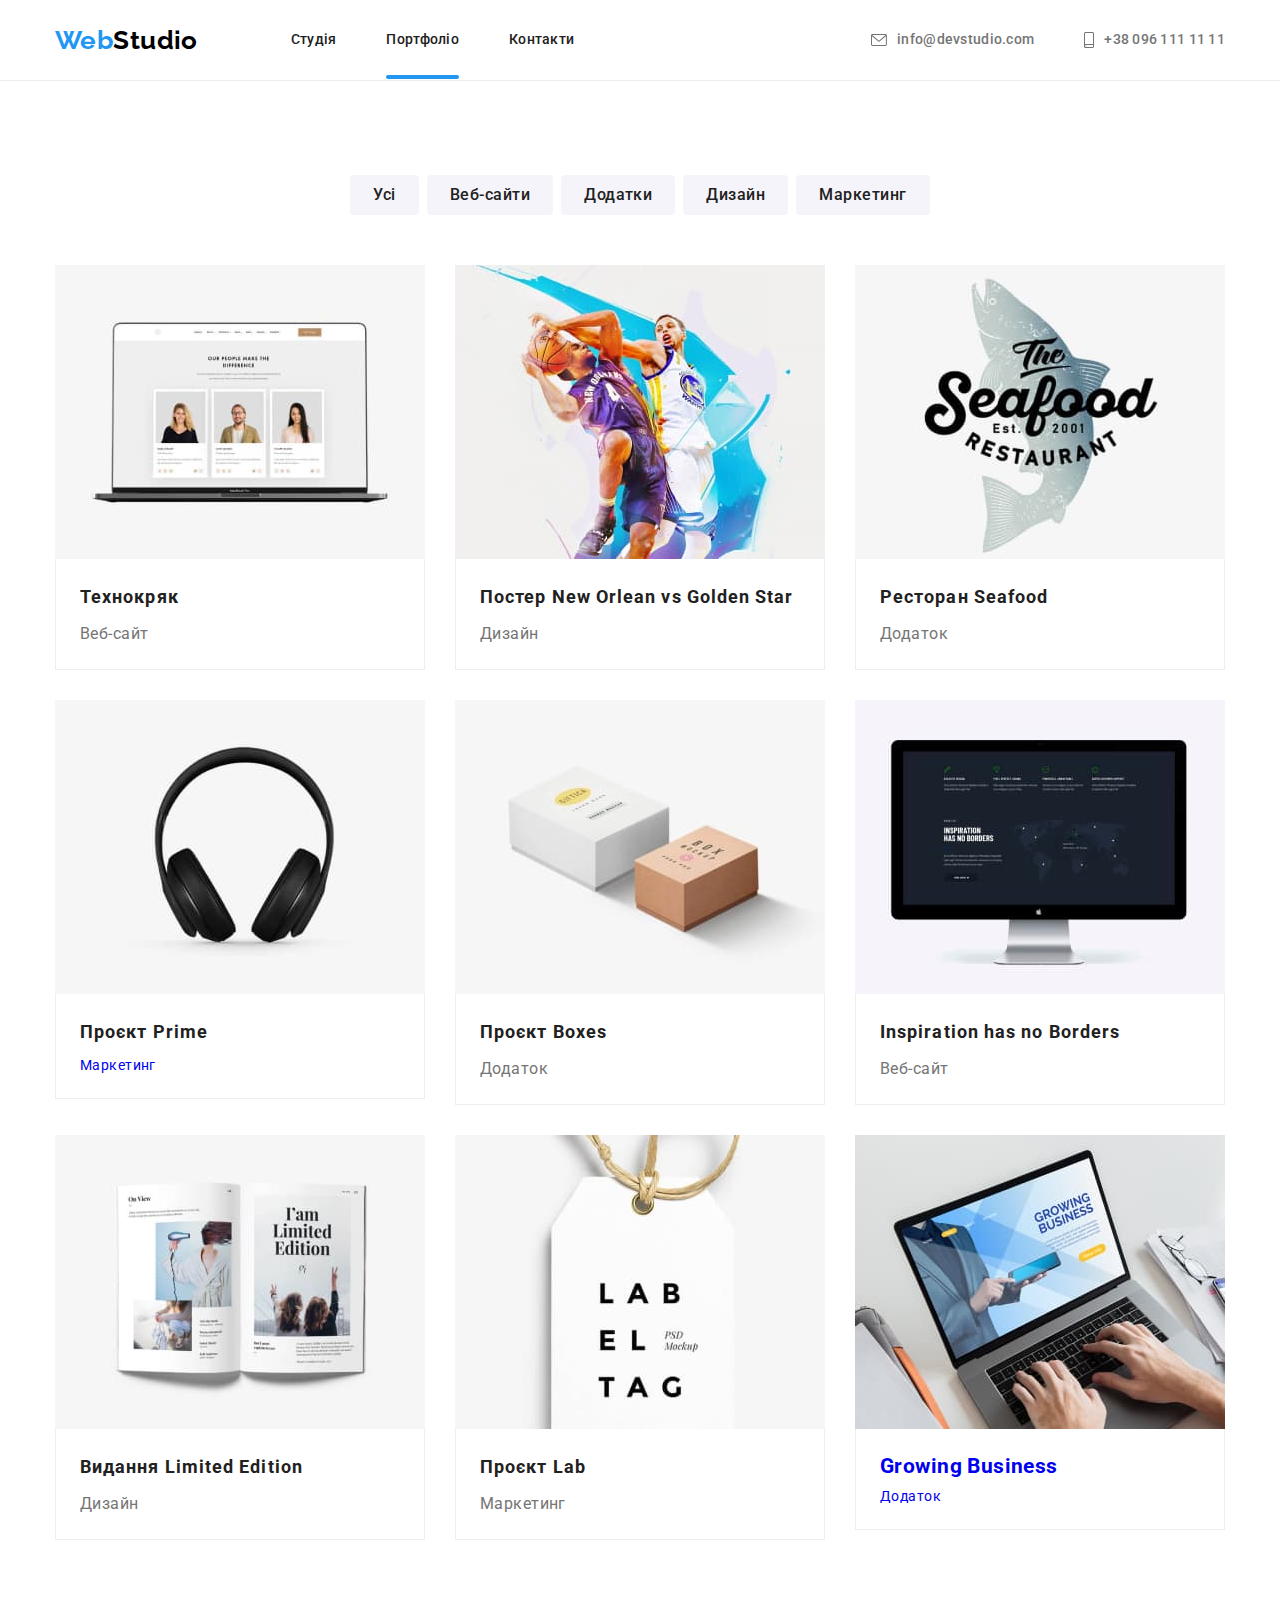
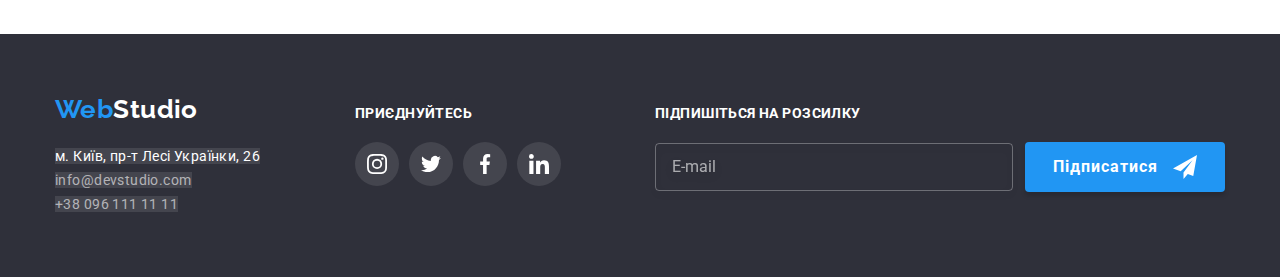
==== portfolio.html @ 5bb90ce5 "Додає папки і файли" ====
<!DOCTYPE html>
<html lang="uk">

<head>
	<meta charset="UTF-8">
	<meta http-equiv="X-UA-Compatible" content="IE=edge">
	<meta name="viewport" content="width=device-width, initial-scale=1.0">
	<title>WebStudio</title>

	<link rel="preconnect" href="https://fonts.googleapis.com">
	<link rel="preconnect" href="https://fonts.gstatic.com" crossorigin>
	<link href="https://fonts.googleapis.com/css2?family=Raleway:wght@700&family=Roboto:wght@400;500;700;900&display=swap"
		rel="stylesheet">

	<link rel="stylesheet" href="./css/main.min.css">
</head>

<body>
	<header class="header">
		<div class="container header__container">
			<nav class="header__nav">
				<a href="./index.html" class="logo">
					Web<span class="logo__header">Studio</span>
				</a>
				<ul class="navigation header__navigation">
					<li class="navigation__item"><a href="./index.html" class="navigation__link">Студія</a></li>
					<li class="navigation__item"><a href="./portfolio.html" class="navigation__link current">Портфоліо</a></li>
					<li class="navigation__item"><a href="#" class="navigation__link">Контакти</a></li>
				</ul>
			</nav>
			<ul class="contact header__contact">
				<li class="contact__item">
					<a href="mailto:info@devstudio.com" class="contact__link contact__text contact__bgr-icon">
						<svg class="contact__icon" width="16" height="12">
							<use href="./images/icons.svg#envelope"></use>
						</svg>
						info@devstudio.com
					</a>
				</li>
				<li class="contact__item">
					<a href="tel:+380961111111" class="contact__link contact__text contact__bgr-icon">
						<svg class="contact__icon" width="10" height="16">
							<use href="./images/icons.svg#smartphone"></use>
						</svg>
						+38 096 111 11 11
					</a>
				</li>
			</ul>
		</div>
	</header>

	<main>
		<section class="portfolio">
			<div class="container">
				<h1 class="portfolio__heading">Наші проекти</h1>
				<ul class="grid portfolio__grid-button">
					<li class="portfolio__item"><button type="button" class="portfolio__button">Усі</button></li>
					<li class="portfolio__item"><button type="button" class="portfolio__button">Веб-сайти</button></li>
					<li class="portfolio__item"><button type="button" class="portfolio__button">Додатки</button></li>
					<li class="portfolio__item"><button type="button" class="portfolio__button">Дизайн</button></li>
					<li class="portfolio__item"><button type="button" class="portfolio__button">Маркетинг</button></li>
				</ul>

				<ul class="projects">
					<li class="projects__item">
						<a href="#" class="projects__link">
							<div class="projects__relation">
								<img src="./images/development_1.jpg" width="370" alt="Сторінка сайту">
								<p class="projects__text">Ресурс пропонує комплексні пропозиції з різним рівнем функціоналу та
									сервісів.
									Все це дозволить відвідувачу отримати вичерпні відомості про компанію чи приватну особу.
								</p>
							</div>
							<div class="projects__description">
								<h2 class="projects__name">Технокряк</h2>
								<p class="projects__application">Веб-сайт</p>
							</div>
						</a>
					</li>
					<li class="projects__item">
						<a href="#" class="projects__link">
							<div class="projects__relation">
								<img src="./images/development_2.jpg" width="370" alt="На постері баскетболісти з м'ячем">
								<p class="projects__text">Lorem ipsum dolor sit amet consectetur adipisicing elit.
									Consequuntur non laborum possimus distinctio ratione qui dolore.
									Obcaecati ab consequuntur nesciunt architecto doloremque.
								</p>
							</div>
							<div class="projects__description">
								<h2 class="projects__name">Постер <span lang="en">New Orlean vs Golden Star</span></h2>
								<p class="projects__application">Дизайн</p>
							</div>
						</a>
					</li>
					<li class="projects__item">
						<a href="#" class="projects__link">
							<div class="projects__relation">
								<img src="./images/development_3.jpg" width="370" alt="Логотип ресторану">
								<p class="projects__text">Lorem ipsum dolor sit amet consectetur adipisicing elit.
									Consequuntur non laborum possimus distinctio ratione qui dolore.
									Obcaecati ab consequuntur nesciunt architecto doloremque.
								</p>
							</div>
							<div class="projects__description">
								<h2 class="projects__name">Ресторан <span lang="en">Seafood</span></h2>
								<p class="projects__application">Додаток</p>
							</div>
						</a>
					</li>
					<li class="projects__item">
						<a href="#" class="projects__link">
							<div class="projects__relation">
								<img src="./images/development_4.jpg" width="370" alt="Аудіонавушники">
								<p class="projects__text">Lorem ipsum dolor sit amet consectetur adipisicing elit.
									Consequuntur non laborum possimus distinctio ratione qui dolore.
									Obcaecati ab consequuntur nesciunt architecto doloremque.
								</p>
							</div>
							<div class="projects__description">
								<h2 class="projects__name">Проєкт <span lang="en">Prime</span></h2>
								<p class="pprojects__application">Маркетинг</p>
							</div>
						</a>
					</li>
					<li class="projects__item">
						<a href="#" class="projects__link">
							<div class="projects__relation">
								<img src="./images/development_5.jpg" width="370" alt="Дві коробки різного розміру та кольору">
								<p class="projects__text">Lorem ipsum dolor sit amet consectetur adipisicing elit.
									Consequuntur non laborum possimus distinctio ratione qui dolore.
									Obcaecati ab consequuntur nesciunt architecto doloremque.
								</p>
							</div>
							<div class="projects__description">
								<h2 class="projects__name">Проєкт <span lang="en">Boxes</span></h2>
								<p class="projects__application">Додаток</p>
							</div>
						</a>
					</li>
					<li class="projects__item">
						<a href="#" class="projects__link">
							<div class="projects__relation">
								<img src="./images/development_6.jpg" width="370" alt="На моніторі сторінка сайту">
								<p class="projects__text">Lorem ipsum dolor sit amet consectetur adipisicing elit.
									Consequuntur non laborum possimus distinctio ratione qui dolore.
									Obcaecati ab consequuntur nesciunt architecto doloremque.
								</p>
							</div>
							<div class="projects__description">
								<h2 class="projects__name" lang="en">Inspiration has no Borders</h2>
								<p class="projects__application">Веб-сайт</p>
							</div>
						</a>
					</li>
					<li class="projects__item">
						<a href="#" class="projects__link">
							<div class="projects__relation">
								<img src="./images/development_7.jpg" width="370" alt="Розворот книги">
								<p class="projects__text">Lorem ipsum dolor sit amet consectetur adipisicing elit.
									Consequuntur non laborum possimus distinctio ratione qui dolore.
									Obcaecati ab consequuntur nesciunt architecto doloremque.
								</p>
							</div>
							<div class="projects__description">
								<h2 class="projects__name">Видання <span lang="en">Limited Edition</span></h2>
								<p class="projects__application">Дизайн</p>
							</div>
						</a>
					</li>
					<li class="projects__item">
						<a href="#" class="projects__link">
							<div class="projects__relation">
								<img src="./images/development_8.jpg" width="370" alt="Бірка з написом 'Lab el tag'">
								<p class="projects__text">Lorem ipsum dolor sit amet consectetur adipisicing elit.
									Consequuntur non laborum possimus distinctio ratione qui dolore.
									Obcaecati ab consequuntur nesciunt architecto doloremque.
								</p>
							</div>
							<div class="projects__description">
								<h2 class="projects__name">Проєкт <span lang="en">Lab</span></h2>
								<p class="projects__application">Маркетинг</p>
							</div>
						</a>
					</li>
					<li class="projects__item">
						<a href="#" class="projects__link">
							<div class="projects__relation">
								<img src="./images/development_9.jpg" width="370" alt="На екрані ноутбука сторінка додатку">
								<p class="projects__text">Lorem ipsum dolor sit amet consectetur adipisicing elit.
									Consequuntur non laborum possimus distinctio ratione qui dolore.
									Obcaecati ab consequuntur nesciunt architecto doloremque.
								</p>
							</div>
							<div class="projects__description">
								<h2 class="projects-__name" lang="en">Growing Business</h2>
								<p class="pprojects__application">Додаток</p>
							</div>
						</a>
					</li>
				</ul>
			</div>
		</section>
	</main>

	<footer class="footer">
		<div class="container footer__container">
			<div class="footer__address">
				<a href="./index.html" class="logo footer__logo">
					Web<span class="logo__footer">Studio</span>
				</a>
				<address>
					<ul class="footer__list">
						<li>
							<a href="https://goo.gl/maps/BBAmJtsua18arhCD6" class="footer__text footer__link" target="_blank"
								rel="noopener noreferrer nofollow">м. Київ, пр-т Лесі Українки, 26
							</a>
						</li>
						<li><a href="mailto:info@devstudio.com" class="footer__contact footer__link">info@devstudio.com</a></li>
						<li><a href="tel:+380961111111" class="footer__contact footer__link">+38 096 111 11 11</a></li>
					</ul>
				</address>
			</div>
			<div>
				<p class="footer__appeal">Приєднуйтесь</p>
				<ul class="social">
					<li class="social__item">
						<a href="#" class="social__link footer__link">
							<svg class="social__icon" width="20" height="20">
								<use href="./images/icons.svg#instagram"></use>
							</svg>
						</a>
					</li>
					<li class="social__item">
						<a href="#" class="social__link footer__link">
							<svg class="social__icon" width="20" height="20">
								<use href="./images/icons.svg#twitter"></use>
							</svg>
						</a>
					</li>
					<li class="social__item">
						<a href="#" class="social__link footer__link">
							<svg class="social__icon" width="20" height="20">
								<use href="./images/icons.svg#facebook"></use>
							</svg>
						</a>
					</li>
					<li class="social__item">
						<a href="#" class="social__link footer__link">
							<svg class="social__icon" width="20" height="20">
								<use href="./images/icons.svg#linkedin"></use>
							</svg>
						</a>
					</li>
				</ul>
			</div>
			<div class="subscription footer__subscription">
				<form>
					<label for="subscription" class="footer__appeal">Підпишіться на розсилку</label>
					<div class="subscription__wrapper">
						<input class="subscription__input" type="text" placeholder="E-mail" name="subscription" id="subscription">
						<button type="submit" class="subscription__button">Підписатися
							<svg class="subscription__icon" width="24" height="24">
								<use href="./images/icons.svg#send"></use>
							</svg>
						</button>
					</div>
				</form>
			</div>
		</div>
	</footer>
</body>

</html>
---- css/main.min.css ----
:root{--color-accent: #2196f3;--color-btn-active: #188ce8;--color-main: #757575;--color-header: #212121;--color-logo: #000000;--color-bgr-head: #ffffff;--color-bgr-main: #f5f5f5;--color-bgr-alternative: #f5f4fa;--color-bgr-hero: #c4c4c4;--color-bgr-footer: #2f303a;--color-border-section: #ececec;--color-border-card: #eeeeee;--color-border-client: #afb1b8;--color-footer-contact: rgba(255, 255, 255, 0.6);--color-gradient: rgba(47, 48, 58, 0.4);--color-bgr-icon: rgba(255, 255, 255, 0.1);--color-icon: #afb1b8;--time-animation: 250ms;--timing-function: cubic-bezier(0.4, 0, 0.2, 1)}/*! modern-normalize v1.1.0 | MIT License | https://github.com/sindresorhus/modern-normalize */*,::after,::before{box-sizing:border-box}html{-moz-tab-size:4;-o-tab-size:4;tab-size:4}html{line-height:1.15;-webkit-text-size-adjust:100%}body{margin:0}body{font-family:system-ui,-apple-system,"Segoe UI",Roboto,Helvetica,Arial,sans-serif,"Apple Color Emoji","Segoe UI Emoji"}hr{height:0;color:inherit}abbr[title]{-webkit-text-decoration:underline dotted;text-decoration:underline dotted}b,strong{font-weight:bolder}code,kbd,pre,samp{font-family:ui-monospace,SFMono-Regular,Consolas,"Liberation Mono",Menlo,monospace;font-size:1em}small{font-size:80%}sub,sup{font-size:75%;line-height:0;position:relative;vertical-align:baseline}sub{bottom:-0.25em}sup{top:-0.5em}table{text-indent:0;border-color:inherit}button,input,optgroup,select,textarea{font-family:inherit;font-size:100%;line-height:1.15;margin:0}button,select{text-transform:none}[type=button],[type=reset],[type=submit],button{-webkit-appearance:button}::-moz-focus-inner{border-style:none;padding:0}:-moz-focusring{outline:1px dotted ButtonText}:-moz-ui-invalid{box-shadow:none}legend{padding:0}progress{vertical-align:baseline}::-webkit-inner-spin-button,::-webkit-outer-spin-button{height:auto}[type=search]{-webkit-appearance:textfield;outline-offset:-2px}::-webkit-search-decoration{-webkit-appearance:none}::-webkit-file-upload-button{-webkit-appearance:button;font:inherit}summary{display:list-item}.portfolio__button,.feedback-form__submit-button,.subscription__button,.hero__button{display:inline-block;border:1px solid rgba(0,0,0,0);border-radius:4px;font-size:16px;cursor:pointer}.feedback-form__submit-button,.subscription__button,.hero__button{background-color:var(--color-accent);font-weight:700;line-height:1.88;letter-spacing:.06em;color:var(--color-bgr-head);border:none}.container{margin-top:0;margin-left:auto;margin-right:auto;margin-bottom:0}.portfolio,.clients,.team,.work,.principles{padding-top:94px;padding-bottom:94px}.projects,.footer__list,.social,.grid{padding:0;margin:0;list-style-type:none}.consent__checkbox,.portfolio__heading,.principles__heading{position:absolute;padding:0;margin:-1px;width:1px;height:1px;border:0;white-space:nowrap;-webkit-clip-path:inset(100%);clip-path:inset(100%);clip:rect(0 0 0 0);overflow:hidden}h1,h2,h3,h4,h5,h6,p{margin-top:0;margin-bottom:0}.link,.footer__link,.contact__link,.navigation__link,.logo-link{text-decoration:none;font-style:normal}body{background-color:var(--color-bgr-head);font-family:"Roboto",sans-serif;font-size:14px;line-height:1.71;letter-spacing:.03em;color:var(--color-main)}img{display:block;max-width:100%;height:auto}.main__hero{margin-left:auto;margin-right:auto}.link,.footer__link,.contact__link,.navigation__link{color:var(--color-main);transition:color var(--time-animation) var(--timing-function)}.link:hover,.footer__link:hover,.contact__link:hover,.navigation__link:hover,.link:focus,.footer__link:focus,.contact__link:focus,.navigation__link:focus{color:var(--color-accent)}.section-heading{font-weight:700;font-size:36px;line-height:1.28;text-align:center;color:var(--color-header)}.current{position:relative;color:var(--color-accent)}.current::after{content:"";position:absolute;left:0;bottom:0;width:100%;height:4px;background-color:var(--color-accent);border-radius:2px}.grid__item:not(:last-child){margin-right:30px}.container{width:1200px;padding:0 15px}.flex-container,.projects,.clients__link,.contact,.navigation,.social__link,.social,.grid{display:flex;padding:0;margin:0;justify-content:center}.logo{display:inline-block;font-family:"Raleway",sans-serif;font-weight:700;font-size:26px;line-height:1.19;color:var(--color-accent);text-decoration:none;font-style:normal}.logo__header{color:var(--color-logo)}.logo__footer{color:var(--color-bgr-head)}.social__item{width:44px;height:44px}.social__item:not(:last-child){margin-right:10px}.social__icon{fill:currentColor}.social__link{align-items:center;width:100%;height:100%;border-radius:50%}.navigation__item{display:block}.navigation__item:not(:last-child){margin-right:50px}.navigation__link{padding-top:32px;padding-bottom:32px;font-weight:500;line-height:1.14;letter-spacing:.02em;color:var(--color-header)}.contact__item{display:flex;align-items:center}.contact__item:not(:last-child){margin-right:50px}.contact__link{padding-top:32px;padding-bottom:32px}.contact__text{font-weight:500;line-height:1.14;letter-spacing:.02em}.contact__bgr-icon{display:flex;align-items:center;color:var(--color-main)}.contact__icon:hover{color:var(--color-accent)}.contact__icon{display:inline-block;margin-right:10px;fill:currentColor}.header{border-bottom:1px solid var(--color-border-section)}.header__container{display:flex;align-items:center}.header__nav{display:flex;align-items:center;padding:0;margin:0}.header__navigation{margin-left:93px}.header__contact{margin-left:auto}.hero{max-width:1600px;height:600px;padding:200px 0;background-color:var(--color-bgr-hero);background-image:linear-gradient(to right, var(--color-gradient), var(--color-gradient)),url("../images/img_hero.jpg");background-position:center;background-repeat:no-repeat;background-size:cover;text-align:center}.hero__heading{margin-bottom:30px;font-weight:900;font-size:44px;line-height:1.36;letter-spacing:.06em;text-transform:uppercase;color:var(--color-bgr-head)}.hero__button{min-width:216px;padding:10px 32px;box-shadow:0;transition:background-color var(--time-animation) var(--timing-function),box-shadow var(--time-animation) var(--timing-function)}.hero__button:hover,.hero__button:focus{background-color:var(--color-btn-active);box-shadow:0px 4px 4px rgba(0,0,0,.15)}.principles__item{width:270px}.principles__item-header{margin-bottom:10px;font-weight:700;line-height:1.14;text-transform:uppercase;color:var(--color-header)}.principles__icon-bgr{display:flex;width:100%;height:120px;margin-bottom:30px;align-items:center;justify-content:center;background-color:var(--color-bgr-alternative);border-radius:4px}.work{padding-top:0}.work__heading{margin-bottom:50px}.work__description{position:absolute;display:flex;align-items:center;justify-content:center;bottom:0;left:0;width:100%;height:70px;background-color:rgba(47,48,58,.8);line-height:1.14;color:var(--color-bgr-head);text-transform:uppercase;font-weight:700}.work__grid{position:relative;overflow:hidden}.team{background-color:var(--color-bgr-alternative)}.team__heading{margin-bottom:50px}.team__card{width:270px;background-color:var(--color-bgr-head);box-shadow:0px 1px 3px rgba(0,0,0,.12),0px 1px 1px rgba(0,0,0,.14),0px 2px 1px rgba(0,0,0,.2);border-radius:0px 0px 4px 4px}.team__description{padding:30px 32px;text-align:center}.team__name{margin-bottom:10px;font-weight:500;font-size:16px;line-height:1.19;color:var(--color-header)}.team__profession{margin-bottom:16px;font-size:16px;line-height:1.19}.team__link{background-color:var(--color-bgr-head);color:var(--color-icon);transition:background-color var(--time-animation) var(--timing-function),color var(--time-animation) var(--timing-function)}.team__link:hover,.team__link:focus{background-color:var(--color-accent);color:var(--color-bgr-head)}.team__link:hover .social__icon,.team__link:focus .social__icon{fill:var(--color-bgr-head)}.clients__heading{margin-bottom:50px}.clients__grid{width:170px;height:92px;box-sizing:border-box}.clients__link{align-items:center;width:100%;height:100%;color:var(--color-icon);border:1px solid var(--color-border-client);border-radius:4px;transition:border var(--time-animation) var(--timing-function),color var(--time-animation) var(--timing-function)}.clients__link:hover,.clients__link:focus{border:1px solid var(--color-accent);color:var(--color-accent)}.clients__icon{fill:currentColor}.footer{padding:60px 0;background-color:var(--color-bgr-footer)}.footer__container{display:flex;align-items:baseline}.footer__address{margin-right:30px;width:270px}.footer__logo{margin-bottom:20px}.footer__appeal{display:block;margin-bottom:20px;font-weight:700;line-height:1.14;text-transform:uppercase;color:var(--color-bgr-head)}.footer__link{background-color:var(--color-bgr-icon);color:var(--color-bgr-head);transition:background-color var(--time-animation) var(--timing-function),color var(--time-animation) var(--timing-function)}.footer__link:hover,.footer__link:focus{background-color:var(--color-accent);color:var(--color-accent)}.footer__text{color:var(--color-bgr-head)}.footer__contact{color:var(--color-footer-contact)}.footer__subscription{margin-left:auto}.footer__link:hover .social__icon,.footer__link:focus .social__icon{fill:var(--color-bgr-head)}.subscription__input{padding:15px;padding-left:16px;margin-right:12px;width:358px;font-family:inherit;background-color:rgba(33,150,243,0);color:var(--color-bgr-head);border:1px solid rgba(255,255,255,.3);filter:drop-shadow(0px 4px 4px rgba(0, 0, 0, 0.15));border-radius:4px}.subscription__input::-moz-placeholder{font-size:16px;line-height:1.25;color:rgba(255,255,255,.6)}.subscription__input:-ms-input-placeholder{font-size:16px;line-height:1.25;color:rgba(255,255,255,.6)}.subscription__input::placeholder{font-size:16px;line-height:1.25;color:rgba(255,255,255,.6)}.subscription__wrapper{display:flex;justify-content:center;align-items:center;position:relative}.subscription__icon{position:absolute;top:50%;right:28px;transform:translateY(-50%)}.subscription__button{min-width:200px;padding:10px 28px;text-align:left;box-shadow:0px 4px 4px rgba(0,0,0,.15)}.subscription__button:hover,.subscription__button:focus{background-color:var(--color-accent)}.portfolio__grid-button{margin-bottom:50px}.portfolio__item:not(:last-child){margin-right:8px}.portfolio__button{padding:6px 22px;background-color:var(--color-bgr-alternative);font-weight:500;line-height:1.63;letter-spacing:.03em;color:var(--color-header);box-shadow:0;transition:background-color var(--time-animation) var(--timing-function),color var(--time-animation) var(--timing-function),box-shadow var(--time-animation) var(--timing-function)}.portfolio__button:hover,.portfolio__button:focus{background-color:var(--color-accent);color:var(--color-bgr-head);box-shadow:0px 3px 1px rgba(0,0,0,.1),0px 1px 2px rgba(0,0,0,.08),0px 2px 2px rgba(0,0,0,.12)}.projects{flex-wrap:wrap}.projects__item{width:calc((100% - 60px)/3);background-color:var(--color-bgr-head)}.projects__item:not(:nth-child(3n)){margin-right:30px}.projects__item:not(:nth-last-child(-n+3)){margin-bottom:30px}.projects__relation{position:relative;overflow:hidden}.projects__link{display:block;width:100%;height:100%;text-decoration:none;font-style:normal;box-shadow:0;transition:box-shadow var(--time-animation) var(--timing-function)}.projects__description{padding:20px 24px;border-right:1px solid var(--color-border-card);border-bottom:1px solid var(--color-border-card);border-left:1px solid var(--color-border-card)}.projects__name{margin-bottom:4px;font-weight:700;font-size:18px;line-height:2;letter-spacing:.06em;color:var(--color-header)}.projects__application{font-size:16px;line-height:1.88;color:var(--color-main)}.projects__link:hover,.projects__link:focus{box-shadow:0px 1px 1px rgba(0,0,0,.12),0px 4px 4px rgba(0,0,0,.06),1px 4px 6px rgba(0,0,0,.16)}.projects__text{position:absolute;display:flex;align-items:center;top:0;left:0;width:100%;height:100%;padding:24px;background-color:rgba(33,150,243,.9);font-size:18px;line-height:1.56;color:var(--color-bgr-head);transform:translateY(100%);opacity:0;transition:transform var(--time-animation) var(--timing-function),opacity var(--time-animation) var(--timing-function)}.projects__link:hover .projects__text,.projects__link:focus .projects__text{transform:translateY(0);opacity:1}.field{display:flex;flex-direction:column;width:100%}.field__box{display:flex;flex-direction:column;position:relative;width:100%}.field__input{padding:11px;padding-left:42px;border:1px solid rgba(33,33,33,.2)}.field__active{border-radius:4px;transition:border var(--time-animation) var(--timing-function)}.field__active:hover,.field__active:focus{outline:none;border:1px solid var(--color-accent)}.field__icon{position:absolute;top:50%;left:12px;fill:var(--color-header);transform:translateY(-50%);transition:fill var(--time-animation) var(--timing-function)}.field__last{margin-bottom:20px}.field__placeholder{padding:11px 16px;border:1px solid rgba(33,33,33,.2);border-radius:4px;resize:none;transition:border var(--time-animation) var(--timing-function)}.field__placeholder::-moz-placeholder{font-size:12px;line-height:1.17;letter-spacing:.01em;color:rgba(117,117,117,.5)}.field__placeholder:-ms-input-placeholder{font-size:12px;line-height:1.17;letter-spacing:.01em;color:rgba(117,117,117,.5)}.field__placeholder::placeholder{font-size:12px;line-height:1.17;letter-spacing:.01em;color:rgba(117,117,117,.5)}.field__input:hover+.field__icon,.field__input:focus+.field__icon{fill:var(--color-accent)}.form-field label{margin-bottom:4px;font-size:12px;line-height:1.17;letter-spacing:.01em;color:var(--color-main)}.consent__checkbox:checked+.consent__label>.consent__icon{border:none}.consent__checkbox:checked+.consent__label .consent__svg{fill:var(--color-accent)}.consent__label{display:flex;justify-content:center;align-items:center}.consent__icon{display:flex;justify-content:center;align-items:center;margin-right:8px;width:16px;height:16px;border:2px solid var(--color-header);border-radius:2px;transition:border var(--time-animation) var(--timing-function)}.consent__svg{fill:rgba(0,0,0,0);transition:fill var(--time-animation) var(--timing-function)}.consent__text{margin-right:4px}.consent__link{color:var(--color-accent)}.backdrop{position:fixed;top:0;left:0;width:100%;height:100%;background-color:rgba(0,0,0,.2);opacity:1;transition:opacity var(--time-animation) var(--timing-function)}.is-hidden{pointer-events:none;opacity:0}.backdrop.is-hidden .feedback-form{opacity:0;transform:translate(-50%, -50%) scale(0)}.feedback-form{display:flex;flex-direction:column;position:absolute;top:50%;left:50%;width:528px;padding:40px;font-family:inherit;justify-content:center;align-items:center;background:var(--color-bgr-head);box-shadow:0px 1px 3px rgba(0,0,0,.12),0px 1px 1px rgba(0,0,0,.14),0px 2px 1px rgba(0,0,0,.2);border-radius:4px;opacity:1;transform:translate(-50%, -50%) scale(1);transition:opacity var(--time-animation) var(--timing-function) var(--time-animation),transform var(--time-animation) var(--timing-function) var(--time-animation)}.feedback-form__header{margin-bottom:12px;font-weight:700;font-size:20px;line-height:1.15;color:var(--color-header)}.feedback-form__submit-button{min-width:200px;padding:10px 52px;box-shadow:0px 4px 4px rgba(0,0,0,.15);transition:background-color var(--time-animation) var(--timing-function)}.feedback-form__submit-button:hover,.feedback-form__submit-button:focus{background-color:var(--color-btn-active)}.feedback-form__close-button{display:flex;position:absolute;justify-content:center;align-items:center;top:8px;right:8px;width:30px;height:30px;background:var(--color-bgr-head);border:1px solid rgba(0,0,0,.1);border-radius:50%;cursor:pointer;color:var(--color-logo);transition:color var(--time-animation) var(--timing-function)}.feedback-form__close-button:hover,.feedback-form__close-button:focus{color:var(--color-accent)}.feedback-form__close-icon{fill:currentColor}.field{margin-bottom:10px}.consent{margin-bottom:30px}/*# sourceMappingURL=main.min.css.map */
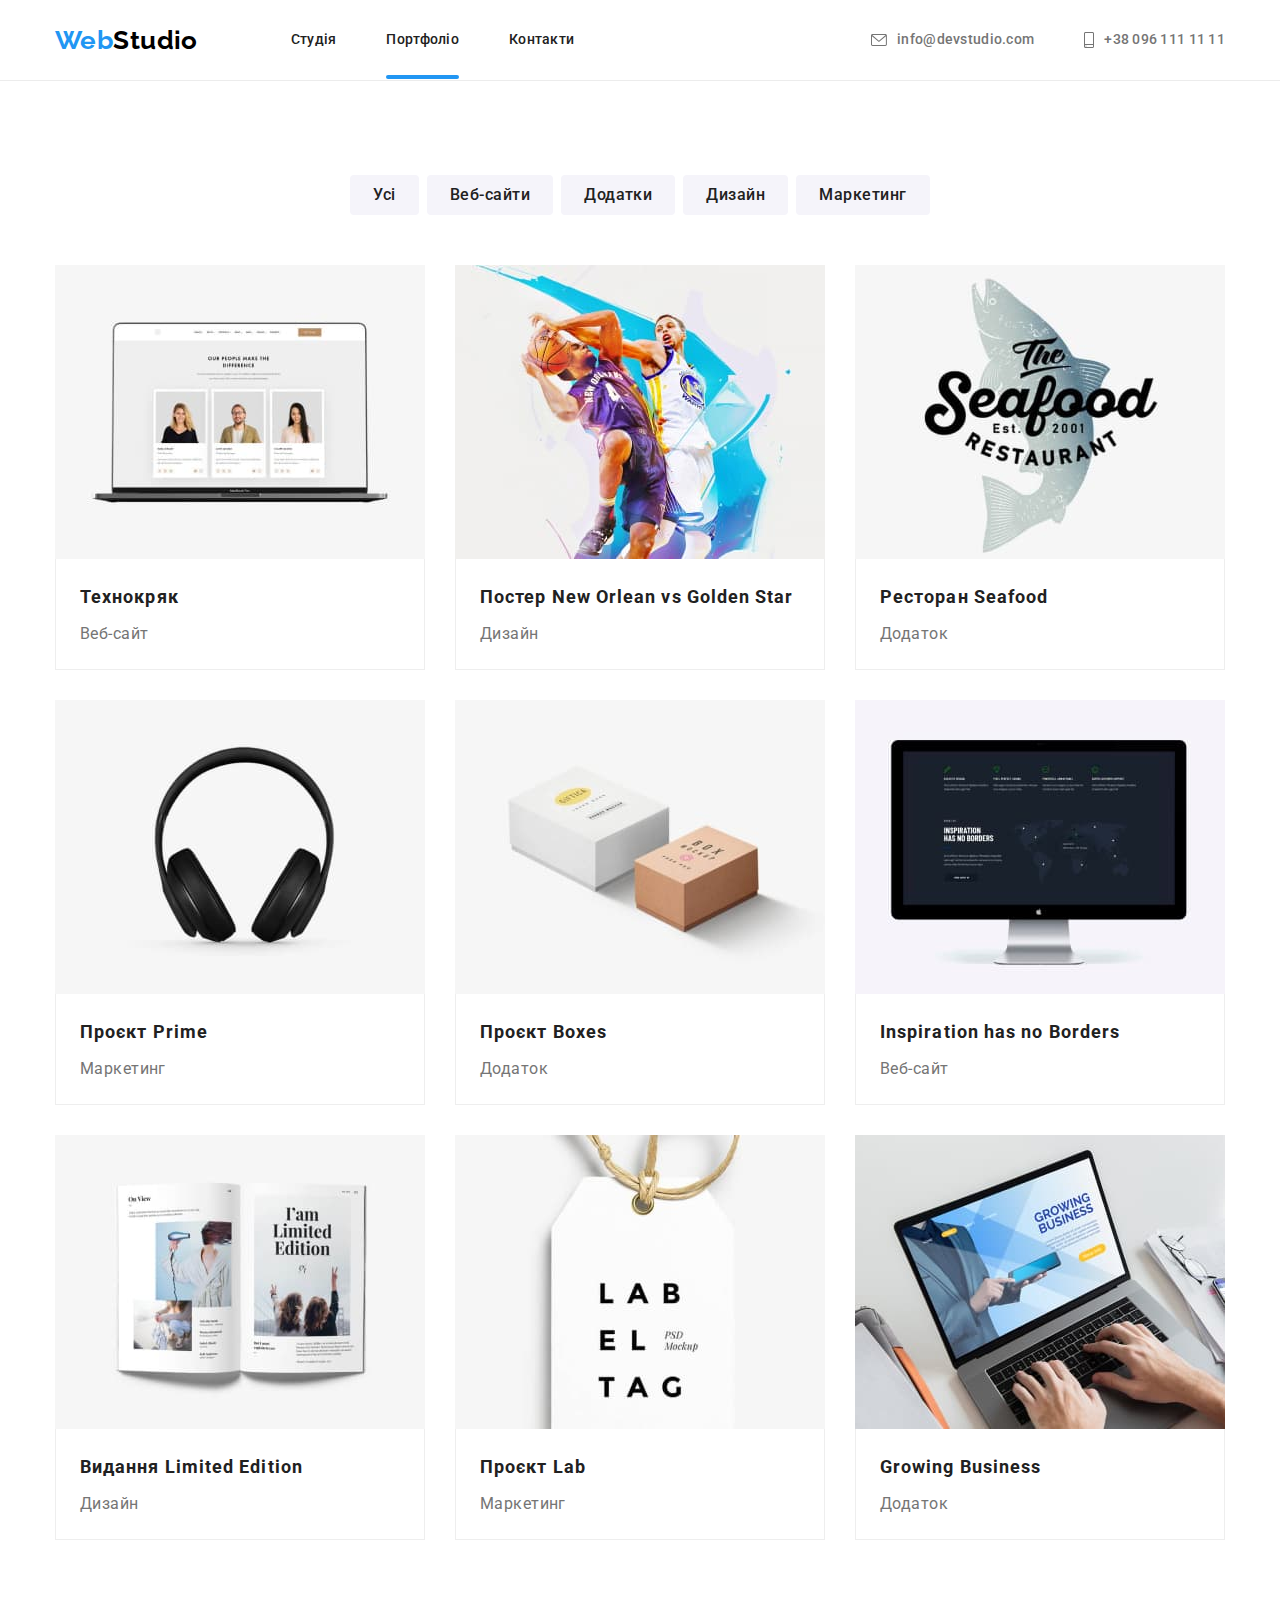
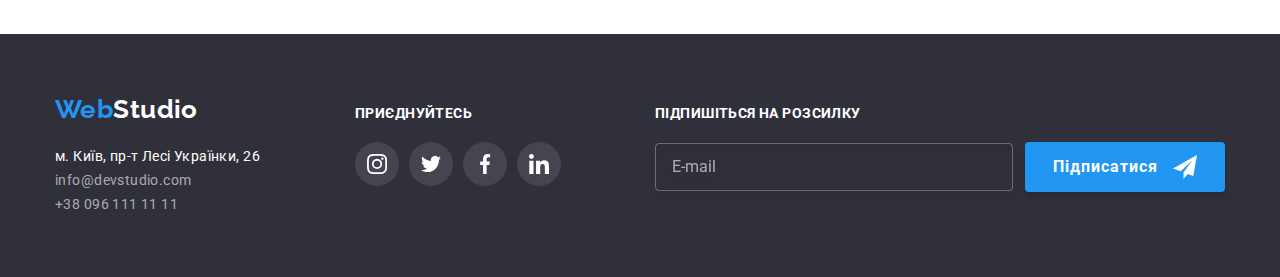
==== commit 8fa0366e: "Фіксить помилки в footer'і і в portfolio" ====
--- a/portfolio.html
+++ b/portfolio.html
@@ -118,7 +118,7 @@
 							</div>
 							<div class="projects__description">
 								<h2 class="projects__name">Проєкт <span lang="en">Prime</span></h2>
-								<p class="pprojects__application">Маркетинг</p>
+								<p class="projects__application">Маркетинг</p>
 							</div>
 						</a>
 					</li>
@@ -192,8 +192,8 @@
 								</p>
 							</div>
 							<div class="projects__description">
-								<h2 class="projects-__name" lang="en">Growing Business</h2>
-								<p class="pprojects__application">Додаток</p>
+								<h2 class="projects__name" lang="en">Growing Business</h2>
+								<p class="projects__application">Додаток</p>
 							</div>
 						</a>
 					</li>
@@ -211,12 +211,13 @@
 				<address>
 					<ul class="footer__list">
 						<li>
-							<a href="https://goo.gl/maps/BBAmJtsua18arhCD6" class="footer__text footer__link" target="_blank"
+							<a href="https://goo.gl/maps/BBAmJtsua18arhCD6" class="footer__text footer__link-address" target="_blank"
 								rel="noopener noreferrer nofollow">м. Київ, пр-т Лесі Українки, 26
 							</a>
 						</li>
-						<li><a href="mailto:info@devstudio.com" class="footer__contact footer__link">info@devstudio.com</a></li>
-						<li><a href="tel:+380961111111" class="footer__contact footer__link">+38 096 111 11 11</a></li>
+						<li><a href="mailto:info@devstudio.com" class="footer__contact footer__link-address">info@devstudio.com</a>
+						</li>
+						<li><a href="tel:+380961111111" class="footer__contact footer__link-address">+38 096 111 11 11</a></li>
 					</ul>
 				</address>
 			</div>
@@ -224,28 +225,28 @@
 				<p class="footer__appeal">Приєднуйтесь</p>
 				<ul class="social">
 					<li class="social__item">
-						<a href="#" class="social__link footer__link">
+						<a href="#" class="social__link footer__link-icon">
 							<svg class="social__icon" width="20" height="20">
 								<use href="./images/icons.svg#instagram"></use>
 							</svg>
 						</a>
 					</li>
 					<li class="social__item">
-						<a href="#" class="social__link footer__link">
+						<a href="#" class="social__link footer__link-icon">
 							<svg class="social__icon" width="20" height="20">
 								<use href="./images/icons.svg#twitter"></use>
 							</svg>
 						</a>
 					</li>
 					<li class="social__item">
-						<a href="#" class="social__link footer__link">
+						<a href="#" class="social__link footer__link-icon">
 							<svg class="social__icon" width="20" height="20">
 								<use href="./images/icons.svg#facebook"></use>
 							</svg>
 						</a>
 					</li>
 					<li class="social__item">
-						<a href="#" class="social__link footer__link">
+						<a href="#" class="social__link footer__link-icon">
 							<svg class="social__icon" width="20" height="20">
 								<use href="./images/icons.svg#linkedin"></use>
 							</svg>
--- a/css/main.min.css
+++ b/css/main.min.css
@@ -1 +1 @@
-:root{--color-accent: #2196f3;--color-btn-active: #188ce8;--color-main: #757575;--color-header: #212121;--color-logo: #000000;--color-bgr-head: #ffffff;--color-bgr-main: #f5f5f5;--color-bgr-alternative: #f5f4fa;--color-bgr-hero: #c4c4c4;--color-bgr-footer: #2f303a;--color-border-section: #ececec;--color-border-card: #eeeeee;--color-border-client: #afb1b8;--color-footer-contact: rgba(255, 255, 255, 0.6);--color-gradient: rgba(47, 48, 58, 0.4);--color-bgr-icon: rgba(255, 255, 255, 0.1);--color-icon: #afb1b8;--time-animation: 250ms;--timing-function: cubic-bezier(0.4, 0, 0.2, 1)}/*! modern-normalize v1.1.0 | MIT License | https://github.com/sindresorhus/modern-normalize */*,::after,::before{box-sizing:border-box}html{-moz-tab-size:4;-o-tab-size:4;tab-size:4}html{line-height:1.15;-webkit-text-size-adjust:100%}body{margin:0}body{font-family:system-ui,-apple-system,"Segoe UI",Roboto,Helvetica,Arial,sans-serif,"Apple Color Emoji","Segoe UI Emoji"}hr{height:0;color:inherit}abbr[title]{-webkit-text-decoration:underline dotted;text-decoration:underline dotted}b,strong{font-weight:bolder}code,kbd,pre,samp{font-family:ui-monospace,SFMono-Regular,Consolas,"Liberation Mono",Menlo,monospace;font-size:1em}small{font-size:80%}sub,sup{font-size:75%;line-height:0;position:relative;vertical-align:baseline}sub{bottom:-0.25em}sup{top:-0.5em}table{text-indent:0;border-color:inherit}button,input,optgroup,select,textarea{font-family:inherit;font-size:100%;line-height:1.15;margin:0}button,select{text-transform:none}[type=button],[type=reset],[type=submit],button{-webkit-appearance:button}::-moz-focus-inner{border-style:none;padding:0}:-moz-focusring{outline:1px dotted ButtonText}:-moz-ui-invalid{box-shadow:none}legend{padding:0}progress{vertical-align:baseline}::-webkit-inner-spin-button,::-webkit-outer-spin-button{height:auto}[type=search]{-webkit-appearance:textfield;outline-offset:-2px}::-webkit-search-decoration{-webkit-appearance:none}::-webkit-file-upload-button{-webkit-appearance:button;font:inherit}summary{display:list-item}.portfolio__button,.feedback-form__submit-button,.subscription__button,.hero__button{display:inline-block;border:1px solid rgba(0,0,0,0);border-radius:4px;font-size:16px;cursor:pointer}.feedback-form__submit-button,.subscription__button,.hero__button{background-color:var(--color-accent);font-weight:700;line-height:1.88;letter-spacing:.06em;color:var(--color-bgr-head);border:none}.container{margin-top:0;margin-left:auto;margin-right:auto;margin-bottom:0}.portfolio,.clients,.team,.work,.principles{padding-top:94px;padding-bottom:94px}.projects,.footer__list,.social,.grid{padding:0;margin:0;list-style-type:none}.consent__checkbox,.portfolio__heading,.principles__heading{position:absolute;padding:0;margin:-1px;width:1px;height:1px;border:0;white-space:nowrap;-webkit-clip-path:inset(100%);clip-path:inset(100%);clip:rect(0 0 0 0);overflow:hidden}h1,h2,h3,h4,h5,h6,p{margin-top:0;margin-bottom:0}.link,.footer__link,.contact__link,.navigation__link,.logo-link{text-decoration:none;font-style:normal}body{background-color:var(--color-bgr-head);font-family:"Roboto",sans-serif;font-size:14px;line-height:1.71;letter-spacing:.03em;color:var(--color-main)}img{display:block;max-width:100%;height:auto}.main__hero{margin-left:auto;margin-right:auto}.link,.footer__link,.contact__link,.navigation__link{color:var(--color-main);transition:color var(--time-animation) var(--timing-function)}.link:hover,.footer__link:hover,.contact__link:hover,.navigation__link:hover,.link:focus,.footer__link:focus,.contact__link:focus,.navigation__link:focus{color:var(--color-accent)}.section-heading{font-weight:700;font-size:36px;line-height:1.28;text-align:center;color:var(--color-header)}.current{position:relative;color:var(--color-accent)}.current::after{content:"";position:absolute;left:0;bottom:0;width:100%;height:4px;background-color:var(--color-accent);border-radius:2px}.grid__item:not(:last-child){margin-right:30px}.container{width:1200px;padding:0 15px}.flex-container,.projects,.clients__link,.contact,.navigation,.social__link,.social,.grid{display:flex;padding:0;margin:0;justify-content:center}.logo{display:inline-block;font-family:"Raleway",sans-serif;font-weight:700;font-size:26px;line-height:1.19;color:var(--color-accent);text-decoration:none;font-style:normal}.logo__header{color:var(--color-logo)}.logo__footer{color:var(--color-bgr-head)}.social__item{width:44px;height:44px}.social__item:not(:last-child){margin-right:10px}.social__icon{fill:currentColor}.social__link{align-items:center;width:100%;height:100%;border-radius:50%}.navigation__item{display:block}.navigation__item:not(:last-child){margin-right:50px}.navigation__link{padding-top:32px;padding-bottom:32px;font-weight:500;line-height:1.14;letter-spacing:.02em;color:var(--color-header)}.contact__item{display:flex;align-items:center}.contact__item:not(:last-child){margin-right:50px}.contact__link{padding-top:32px;padding-bottom:32px}.contact__text{font-weight:500;line-height:1.14;letter-spacing:.02em}.contact__bgr-icon{display:flex;align-items:center;color:var(--color-main)}.contact__icon:hover{color:var(--color-accent)}.contact__icon{display:inline-block;margin-right:10px;fill:currentColor}.header{border-bottom:1px solid var(--color-border-section)}.header__container{display:flex;align-items:center}.header__nav{display:flex;align-items:center;padding:0;margin:0}.header__navigation{margin-left:93px}.header__contact{margin-left:auto}.hero{max-width:1600px;height:600px;padding:200px 0;background-color:var(--color-bgr-hero);background-image:linear-gradient(to right, var(--color-gradient), var(--color-gradient)),url("../images/img_hero.jpg");background-position:center;background-repeat:no-repeat;background-size:cover;text-align:center}.hero__heading{margin-bottom:30px;font-weight:900;font-size:44px;line-height:1.36;letter-spacing:.06em;text-transform:uppercase;color:var(--color-bgr-head)}.hero__button{min-width:216px;padding:10px 32px;box-shadow:0;transition:background-color var(--time-animation) var(--timing-function),box-shadow var(--time-animation) var(--timing-function)}.hero__button:hover,.hero__button:focus{background-color:var(--color-btn-active);box-shadow:0px 4px 4px rgba(0,0,0,.15)}.principles__item{width:270px}.principles__item-header{margin-bottom:10px;font-weight:700;line-height:1.14;text-transform:uppercase;color:var(--color-header)}.principles__icon-bgr{display:flex;width:100%;height:120px;margin-bottom:30px;align-items:center;justify-content:center;background-color:var(--color-bgr-alternative);border-radius:4px}.work{padding-top:0}.work__heading{margin-bottom:50px}.work__description{position:absolute;display:flex;align-items:center;justify-content:center;bottom:0;left:0;width:100%;height:70px;background-color:rgba(47,48,58,.8);line-height:1.14;color:var(--color-bgr-head);text-transform:uppercase;font-weight:700}.work__grid{position:relative;overflow:hidden}.team{background-color:var(--color-bgr-alternative)}.team__heading{margin-bottom:50px}.team__card{width:270px;background-color:var(--color-bgr-head);box-shadow:0px 1px 3px rgba(0,0,0,.12),0px 1px 1px rgba(0,0,0,.14),0px 2px 1px rgba(0,0,0,.2);border-radius:0px 0px 4px 4px}.team__description{padding:30px 32px;text-align:center}.team__name{margin-bottom:10px;font-weight:500;font-size:16px;line-height:1.19;color:var(--color-header)}.team__profession{margin-bottom:16px;font-size:16px;line-height:1.19}.team__link{background-color:var(--color-bgr-head);color:var(--color-icon);transition:background-color var(--time-animation) var(--timing-function),color var(--time-animation) var(--timing-function)}.team__link:hover,.team__link:focus{background-color:var(--color-accent);color:var(--color-bgr-head)}.team__link:hover .social__icon,.team__link:focus .social__icon{fill:var(--color-bgr-head)}.clients__heading{margin-bottom:50px}.clients__grid{width:170px;height:92px;box-sizing:border-box}.clients__link{align-items:center;width:100%;height:100%;color:var(--color-icon);border:1px solid var(--color-border-client);border-radius:4px;transition:border var(--time-animation) var(--timing-function),color var(--time-animation) var(--timing-function)}.clients__link:hover,.clients__link:focus{border:1px solid var(--color-accent);color:var(--color-accent)}.clients__icon{fill:currentColor}.footer{padding:60px 0;background-color:var(--color-bgr-footer)}.footer__container{display:flex;align-items:baseline}.footer__address{margin-right:30px;width:270px}.footer__logo{margin-bottom:20px}.footer__appeal{display:block;margin-bottom:20px;font-weight:700;line-height:1.14;text-transform:uppercase;color:var(--color-bgr-head)}.footer__link{background-color:var(--color-bgr-icon);color:var(--color-bgr-head);transition:background-color var(--time-animation) var(--timing-function),color var(--time-animation) var(--timing-function)}.footer__link:hover,.footer__link:focus{background-color:var(--color-accent);color:var(--color-accent)}.footer__text{color:var(--color-bgr-head)}.footer__contact{color:var(--color-footer-contact)}.footer__subscription{margin-left:auto}.footer__link:hover .social__icon,.footer__link:focus .social__icon{fill:var(--color-bgr-head)}.subscription__input{padding:15px;padding-left:16px;margin-right:12px;width:358px;font-family:inherit;background-color:rgba(33,150,243,0);color:var(--color-bgr-head);border:1px solid rgba(255,255,255,.3);filter:drop-shadow(0px 4px 4px rgba(0, 0, 0, 0.15));border-radius:4px}.subscription__input::-moz-placeholder{font-size:16px;line-height:1.25;color:rgba(255,255,255,.6)}.subscription__input:-ms-input-placeholder{font-size:16px;line-height:1.25;color:rgba(255,255,255,.6)}.subscription__input::placeholder{font-size:16px;line-height:1.25;color:rgba(255,255,255,.6)}.subscription__wrapper{display:flex;justify-content:center;align-items:center;position:relative}.subscription__icon{position:absolute;top:50%;right:28px;transform:translateY(-50%)}.subscription__button{min-width:200px;padding:10px 28px;text-align:left;box-shadow:0px 4px 4px rgba(0,0,0,.15)}.subscription__button:hover,.subscription__button:focus{background-color:var(--color-accent)}.portfolio__grid-button{margin-bottom:50px}.portfolio__item:not(:last-child){margin-right:8px}.portfolio__button{padding:6px 22px;background-color:var(--color-bgr-alternative);font-weight:500;line-height:1.63;letter-spacing:.03em;color:var(--color-header);box-shadow:0;transition:background-color var(--time-animation) var(--timing-function),color var(--time-animation) var(--timing-function),box-shadow var(--time-animation) var(--timing-function)}.portfolio__button:hover,.portfolio__button:focus{background-color:var(--color-accent);color:var(--color-bgr-head);box-shadow:0px 3px 1px rgba(0,0,0,.1),0px 1px 2px rgba(0,0,0,.08),0px 2px 2px rgba(0,0,0,.12)}.projects{flex-wrap:wrap}.projects__item{width:calc((100% - 60px)/3);background-color:var(--color-bgr-head)}.projects__item:not(:nth-child(3n)){margin-right:30px}.projects__item:not(:nth-last-child(-n+3)){margin-bottom:30px}.projects__relation{position:relative;overflow:hidden}.projects__link{display:block;width:100%;height:100%;text-decoration:none;font-style:normal;box-shadow:0;transition:box-shadow var(--time-animation) var(--timing-function)}.projects__description{padding:20px 24px;border-right:1px solid var(--color-border-card);border-bottom:1px solid var(--color-border-card);border-left:1px solid var(--color-border-card)}.projects__name{margin-bottom:4px;font-weight:700;font-size:18px;line-height:2;letter-spacing:.06em;color:var(--color-header)}.projects__application{font-size:16px;line-height:1.88;color:var(--color-main)}.projects__link:hover,.projects__link:focus{box-shadow:0px 1px 1px rgba(0,0,0,.12),0px 4px 4px rgba(0,0,0,.06),1px 4px 6px rgba(0,0,0,.16)}.projects__text{position:absolute;display:flex;align-items:center;top:0;left:0;width:100%;height:100%;padding:24px;background-color:rgba(33,150,243,.9);font-size:18px;line-height:1.56;color:var(--color-bgr-head);transform:translateY(100%);opacity:0;transition:transform var(--time-animation) var(--timing-function),opacity var(--time-animation) var(--timing-function)}.projects__link:hover .projects__text,.projects__link:focus .projects__text{transform:translateY(0);opacity:1}.field{display:flex;flex-direction:column;width:100%}.field__box{display:flex;flex-direction:column;position:relative;width:100%}.field__input{padding:11px;padding-left:42px;border:1px solid rgba(33,33,33,.2)}.field__active{border-radius:4px;transition:border var(--time-animation) var(--timing-function)}.field__active:hover,.field__active:focus{outline:none;border:1px solid var(--color-accent)}.field__icon{position:absolute;top:50%;left:12px;fill:var(--color-header);transform:translateY(-50%);transition:fill var(--time-animation) var(--timing-function)}.field__last{margin-bottom:20px}.field__placeholder{padding:11px 16px;border:1px solid rgba(33,33,33,.2);border-radius:4px;resize:none;transition:border var(--time-animation) var(--timing-function)}.field__placeholder::-moz-placeholder{font-size:12px;line-height:1.17;letter-spacing:.01em;color:rgba(117,117,117,.5)}.field__placeholder:-ms-input-placeholder{font-size:12px;line-height:1.17;letter-spacing:.01em;color:rgba(117,117,117,.5)}.field__placeholder::placeholder{font-size:12px;line-height:1.17;letter-spacing:.01em;color:rgba(117,117,117,.5)}.field__input:hover+.field__icon,.field__input:focus+.field__icon{fill:var(--color-accent)}.form-field label{margin-bottom:4px;font-size:12px;line-height:1.17;letter-spacing:.01em;color:var(--color-main)}.consent__checkbox:checked+.consent__label>.consent__icon{border:none}.consent__checkbox:checked+.consent__label .consent__svg{fill:var(--color-accent)}.consent__label{display:flex;justify-content:center;align-items:center}.consent__icon{display:flex;justify-content:center;align-items:center;margin-right:8px;width:16px;height:16px;border:2px solid var(--color-header);border-radius:2px;transition:border var(--time-animation) var(--timing-function)}.consent__svg{fill:rgba(0,0,0,0);transition:fill var(--time-animation) var(--timing-function)}.consent__text{margin-right:4px}.consent__link{color:var(--color-accent)}.backdrop{position:fixed;top:0;left:0;width:100%;height:100%;background-color:rgba(0,0,0,.2);opacity:1;transition:opacity var(--time-animation) var(--timing-function)}.is-hidden{pointer-events:none;opacity:0}.backdrop.is-hidden .feedback-form{opacity:0;transform:translate(-50%, -50%) scale(0)}.feedback-form{display:flex;flex-direction:column;position:absolute;top:50%;left:50%;width:528px;padding:40px;font-family:inherit;justify-content:center;align-items:center;background:var(--color-bgr-head);box-shadow:0px 1px 3px rgba(0,0,0,.12),0px 1px 1px rgba(0,0,0,.14),0px 2px 1px rgba(0,0,0,.2);border-radius:4px;opacity:1;transform:translate(-50%, -50%) scale(1);transition:opacity var(--time-animation) var(--timing-function) var(--time-animation),transform var(--time-animation) var(--timing-function) var(--time-animation)}.feedback-form__header{margin-bottom:12px;font-weight:700;font-size:20px;line-height:1.15;color:var(--color-header)}.feedback-form__submit-button{min-width:200px;padding:10px 52px;box-shadow:0px 4px 4px rgba(0,0,0,.15);transition:background-color var(--time-animation) var(--timing-function)}.feedback-form__submit-button:hover,.feedback-form__submit-button:focus{background-color:var(--color-btn-active)}.feedback-form__close-button{display:flex;position:absolute;justify-content:center;align-items:center;top:8px;right:8px;width:30px;height:30px;background:var(--color-bgr-head);border:1px solid rgba(0,0,0,.1);border-radius:50%;cursor:pointer;color:var(--color-logo);transition:color var(--time-animation) var(--timing-function)}.feedback-form__close-button:hover,.feedback-form__close-button:focus{color:var(--color-accent)}.feedback-form__close-icon{fill:currentColor}.field{margin-bottom:10px}.consent{margin-bottom:30px}/*# sourceMappingURL=main.min.css.map */+:root{--color-accent: #2196f3;--color-btn-active: #188ce8;--color-main: #757575;--color-header: #212121;--color-logo: #000000;--color-bgr-head: #ffffff;--color-bgr-main: #f5f5f5;--color-bgr-alternative: #f5f4fa;--color-bgr-hero: #c4c4c4;--color-bgr-footer: #2f303a;--color-border-section: #ececec;--color-border-card: #eeeeee;--color-border-client: #afb1b8;--color-footer-contact: rgba(255, 255, 255, 0.6);--color-gradient: rgba(47, 48, 58, 0.4);--color-bgr-icon: rgba(255, 255, 255, 0.1);--color-icon: #afb1b8;--time-animation: 250ms;--timing-function: cubic-bezier(0.4, 0, 0.2, 1)}/*! modern-normalize v1.1.0 | MIT License | https://github.com/sindresorhus/modern-normalize */*,::after,::before{box-sizing:border-box}html{-moz-tab-size:4;-o-tab-size:4;tab-size:4}html{line-height:1.15;-webkit-text-size-adjust:100%}body{margin:0}body{font-family:system-ui,-apple-system,"Segoe UI",Roboto,Helvetica,Arial,sans-serif,"Apple Color Emoji","Segoe UI Emoji"}hr{height:0;color:inherit}abbr[title]{-webkit-text-decoration:underline dotted;text-decoration:underline dotted}b,strong{font-weight:bolder}code,kbd,pre,samp{font-family:ui-monospace,SFMono-Regular,Consolas,"Liberation Mono",Menlo,monospace;font-size:1em}small{font-size:80%}sub,sup{font-size:75%;line-height:0;position:relative;vertical-align:baseline}sub{bottom:-0.25em}sup{top:-0.5em}table{text-indent:0;border-color:inherit}button,input,optgroup,select,textarea{font-family:inherit;font-size:100%;line-height:1.15;margin:0}button,select{text-transform:none}[type=button],[type=reset],[type=submit],button{-webkit-appearance:button}::-moz-focus-inner{border-style:none;padding:0}:-moz-focusring{outline:1px dotted ButtonText}:-moz-ui-invalid{box-shadow:none}legend{padding:0}progress{vertical-align:baseline}::-webkit-inner-spin-button,::-webkit-outer-spin-button{height:auto}[type=search]{-webkit-appearance:textfield;outline-offset:-2px}::-webkit-search-decoration{-webkit-appearance:none}::-webkit-file-upload-button{-webkit-appearance:button;font:inherit}summary{display:list-item}.portfolio__button,.feedback-form__submit-button,.subscription__button,.hero__button{display:inline-block;border:1px solid rgba(0,0,0,0);border-radius:4px;font-size:16px;cursor:pointer}.feedback-form__submit-button,.subscription__button,.hero__button{background-color:var(--color-accent);font-weight:700;line-height:1.88;letter-spacing:.06em;color:var(--color-bgr-head);border:none}.container{margin-top:0;margin-left:auto;margin-right:auto;margin-bottom:0}.portfolio,.clients,.team,.work,.principles{padding-top:94px;padding-bottom:94px}.projects,.footer__list,.social,.grid{padding:0;margin:0;list-style-type:none}.consent__checkbox,.portfolio__heading,.principles__heading{position:absolute;padding:0;margin:-1px;width:1px;height:1px;border:0;white-space:nowrap;-webkit-clip-path:inset(100%);clip-path:inset(100%);clip:rect(0 0 0 0);overflow:hidden}h1,h2,h3,h4,h5,h6,p{margin-top:0;margin-bottom:0}.link,.footer__link-address,.contact__link,.navigation__link,.logo-link{text-decoration:none;font-style:normal}body{background-color:var(--color-bgr-head);font-family:"Roboto",sans-serif;font-size:14px;line-height:1.71;letter-spacing:.03em;color:var(--color-main)}img{display:block;max-width:100%;height:auto}.main__hero{margin-left:auto;margin-right:auto}.link,.footer__link-address,.contact__link,.navigation__link{color:var(--color-main);transition:color var(--time-animation) var(--timing-function)}.link:hover,.footer__link-address:hover,.contact__link:hover,.navigation__link:hover,.link:focus,.footer__link-address:focus,.contact__link:focus,.navigation__link:focus{color:var(--color-accent)}.section-heading{font-weight:700;font-size:36px;line-height:1.28;text-align:center;color:var(--color-header)}.current{position:relative;color:var(--color-accent)}.current::after{content:"";position:absolute;left:0;bottom:0;width:100%;height:4px;background-color:var(--color-accent);border-radius:2px}.grid__item:not(:last-child){margin-right:30px}.container{width:1200px;padding-left:15px;padding-right:15px}.flex-container,.projects,.clients__link,.contact,.navigation,.social__link,.social,.grid{display:flex;padding:0;margin:0;justify-content:center}.logo{display:inline-block;font-family:"Raleway",sans-serif;font-weight:700;font-size:26px;line-height:1.19;color:var(--color-accent);text-decoration:none;font-style:normal}.logo__header{color:var(--color-logo)}.logo__footer{color:var(--color-bgr-head)}.social__item{width:44px;height:44px}.social__item:not(:last-child){margin-right:10px}.social__icon{fill:currentColor}.social__link{align-items:center;width:100%;height:100%;border-radius:50%}.navigation__item{display:block}.navigation__item:not(:last-child){margin-right:50px}.navigation__link{padding-top:32px;padding-bottom:32px;font-weight:500;line-height:1.14;letter-spacing:.02em;color:var(--color-header)}.contact__item{display:flex;align-items:center}.contact__item:not(:last-child){margin-right:50px}.contact__link{padding-top:32px;padding-bottom:32px}.contact__text{font-weight:500;line-height:1.14;letter-spacing:.02em}.contact__bgr-icon{display:flex;align-items:center;color:var(--color-main)}.contact__icon:hover{color:var(--color-accent)}.contact__icon{display:inline-block;margin-right:10px;fill:currentColor}.header{border-bottom:1px solid var(--color-border-section)}.header__container{display:flex;align-items:center}.header__nav{display:flex;align-items:center;padding:0;margin:0}.header__navigation{margin-left:93px}.header__contact{margin-left:auto}.hero{max-width:1600px;height:600px;padding:200px 0;background-color:var(--color-bgr-hero);background-image:linear-gradient(to right, var(--color-gradient), var(--color-gradient)),url("../images/img_hero.jpg");background-position:center;background-repeat:no-repeat;background-size:cover;text-align:center}.hero__heading{margin-bottom:30px;font-weight:900;font-size:44px;line-height:1.36;letter-spacing:.06em;text-transform:uppercase;color:var(--color-bgr-head)}.hero__button{min-width:216px;padding:10px 32px;box-shadow:0;transition:background-color var(--time-animation) var(--timing-function),box-shadow var(--time-animation) var(--timing-function)}.hero__button:hover,.hero__button:focus{background-color:var(--color-btn-active);box-shadow:0px 4px 4px rgba(0,0,0,.15)}.principles__item{width:270px}.principles__item-header{margin-bottom:10px;font-weight:700;line-height:1.14;text-transform:uppercase;color:var(--color-header)}.principles__icon-bgr{display:flex;width:100%;height:120px;margin-bottom:30px;align-items:center;justify-content:center;background-color:var(--color-bgr-alternative);border-radius:4px}.work{padding-top:0}.work__heading{margin-bottom:50px}.work__description{position:absolute;display:flex;align-items:center;justify-content:center;bottom:0;left:0;width:100%;height:70px;background-color:rgba(47,48,58,.8);line-height:1.14;color:var(--color-bgr-head);text-transform:uppercase;font-weight:700}.work__grid{position:relative;overflow:hidden}.team{background-color:var(--color-bgr-alternative)}.team__heading{margin-bottom:50px}.team__card{width:270px;background-color:var(--color-bgr-head);box-shadow:0px 1px 3px rgba(0,0,0,.12),0px 1px 1px rgba(0,0,0,.14),0px 2px 1px rgba(0,0,0,.2);border-radius:0px 0px 4px 4px}.team__description{padding:30px 32px;text-align:center}.team__name{margin-bottom:10px;font-weight:500;font-size:16px;line-height:1.19;color:var(--color-header)}.team__profession{margin-bottom:16px;font-size:16px;line-height:1.19}.team__link{background-color:var(--color-bgr-head);color:var(--color-icon);transition:background-color var(--time-animation) var(--timing-function),color var(--time-animation) var(--timing-function)}.team__link:hover,.team__link:focus{background-color:var(--color-accent);color:var(--color-bgr-head)}.team__link:hover .social__icon,.team__link:focus .social__icon{fill:var(--color-bgr-head)}.clients__heading{margin-bottom:50px}.clients__grid{width:170px;height:92px;box-sizing:border-box}.clients__link{align-items:center;width:100%;height:100%;color:var(--color-icon);border:1px solid var(--color-border-client);border-radius:4px;transition:border var(--time-animation) var(--timing-function),color var(--time-animation) var(--timing-function)}.clients__link:hover,.clients__link:focus{border:1px solid var(--color-accent);color:var(--color-accent)}.clients__icon{fill:currentColor}.footer{padding:60px 0;background-color:var(--color-bgr-footer)}.footer__container{display:flex;align-items:baseline}.footer__address{margin-right:30px;width:270px}.footer__logo{margin-bottom:20px}.footer__appeal{display:block;margin-bottom:20px;font-weight:700;line-height:1.14;text-transform:uppercase;color:var(--color-bgr-head)}.footer__link-address{color:var(--color-bgr-head);transition:color var(--time-animation) var(--timing-function)}.footer__link-address:hover,.footer__link-address:focus{color:var(--color-accent)}.footer__text{color:var(--color-bgr-head)}.footer__contact{color:var(--color-footer-contact)}.footer__subscription{margin-left:auto}.footer__link-icon{background-color:var(--color-bgr-icon);color:var(--color-bgr-head);transition:background-color var(--time-animation) var(--timing-function),color var(--time-animation) var(--timing-function)}.footer__link-icon:hover,.footer__link-icon:focus{background-color:var(--color-accent)}.footer__link-icon:hover .social__icon,.footer__link-icon:focus .social__icon{fill:var(--color-bgr-head)}.subscription__input{padding:15px;padding-left:16px;margin-right:12px;width:358px;font-family:inherit;background-color:rgba(33,150,243,0);color:var(--color-bgr-head);border:1px solid rgba(255,255,255,.3);filter:drop-shadow(0px 4px 4px rgba(0, 0, 0, 0.15));border-radius:4px}.subscription__input::-moz-placeholder{font-size:16px;line-height:1.25;color:rgba(255,255,255,.6)}.subscription__input:-ms-input-placeholder{font-size:16px;line-height:1.25;color:rgba(255,255,255,.6)}.subscription__input::placeholder{font-size:16px;line-height:1.25;color:rgba(255,255,255,.6)}.subscription__wrapper{display:flex;justify-content:center;align-items:center;position:relative}.subscription__icon{position:absolute;top:50%;right:28px;transform:translateY(-50%)}.subscription__button{min-width:200px;padding:10px 28px;text-align:left;box-shadow:0px 4px 4px rgba(0,0,0,.15)}.subscription__button:hover,.subscription__button:focus{background-color:var(--color-accent)}.portfolio__grid-button{margin-bottom:50px}.portfolio__item:not(:last-child){margin-right:8px}.portfolio__button{padding:6px 22px;background-color:var(--color-bgr-alternative);font-weight:500;line-height:1.63;letter-spacing:.03em;color:var(--color-header);box-shadow:0;transition:background-color var(--time-animation) var(--timing-function),color var(--time-animation) var(--timing-function),box-shadow var(--time-animation) var(--timing-function)}.portfolio__button:hover,.portfolio__button:focus{background-color:var(--color-accent);color:var(--color-bgr-head);box-shadow:0px 3px 1px rgba(0,0,0,.1),0px 1px 2px rgba(0,0,0,.08),0px 2px 2px rgba(0,0,0,.12)}.projects{flex-wrap:wrap}.projects__item{width:calc((100% - 60px)/3);background-color:var(--color-bgr-head)}.projects__item:not(:nth-child(3n)){margin-right:30px}.projects__item:not(:nth-last-child(-n+3)){margin-bottom:30px}.projects__relation{position:relative;overflow:hidden}.projects__link{display:block;width:100%;height:100%;text-decoration:none;font-style:normal;box-shadow:0;transition:box-shadow var(--time-animation) var(--timing-function)}.projects__description{padding:20px 24px;border-right:1px solid var(--color-border-card);border-bottom:1px solid var(--color-border-card);border-left:1px solid var(--color-border-card)}.projects__name{margin-bottom:4px;font-weight:700;font-size:18px;line-height:2;letter-spacing:.06em;color:var(--color-header)}.projects__application{font-size:16px;line-height:1.88;color:var(--color-main)}.projects__link:hover,.projects__link:focus{box-shadow:0px 1px 1px rgba(0,0,0,.12),0px 4px 4px rgba(0,0,0,.06),1px 4px 6px rgba(0,0,0,.16)}.projects__text{position:absolute;display:flex;align-items:center;top:0;left:0;width:100%;height:100%;padding:24px;background-color:rgba(33,150,243,.9);font-size:18px;line-height:1.56;color:var(--color-bgr-head);transform:translateY(100%);opacity:0;transition:transform var(--time-animation) var(--timing-function),opacity var(--time-animation) var(--timing-function)}.projects__link:hover .projects__text,.projects__link:focus .projects__text{transform:translateY(0);opacity:1}.field{display:flex;flex-direction:column;width:100%}.field__box{display:flex;flex-direction:column;position:relative;width:100%}.field__input{padding:11px;padding-left:42px;border:1px solid rgba(33,33,33,.2)}.field__active{border-radius:4px;transition:border var(--time-animation) var(--timing-function)}.field__active:hover,.field__active:focus{outline:none;border:1px solid var(--color-accent)}.field__icon{position:absolute;top:50%;left:12px;fill:var(--color-header);transform:translateY(-50%);transition:fill var(--time-animation) var(--timing-function)}.field__last{margin-bottom:20px}.field__placeholder{padding:11px 16px;border:1px solid rgba(33,33,33,.2);border-radius:4px;resize:none;transition:border var(--time-animation) var(--timing-function)}.field__placeholder::-moz-placeholder{font-size:12px;line-height:1.17;letter-spacing:.01em;color:rgba(117,117,117,.5)}.field__placeholder:-ms-input-placeholder{font-size:12px;line-height:1.17;letter-spacing:.01em;color:rgba(117,117,117,.5)}.field__placeholder::placeholder{font-size:12px;line-height:1.17;letter-spacing:.01em;color:rgba(117,117,117,.5)}.field__input:hover+.field__icon,.field__input:focus+.field__icon{fill:var(--color-accent)}.form-field label{margin-bottom:4px;font-size:12px;line-height:1.17;letter-spacing:.01em;color:var(--color-main)}.consent__checkbox:checked+.consent__label>.consent__icon{border:none}.consent__checkbox:checked+.consent__label .consent__svg{fill:var(--color-accent)}.consent__label{display:flex;justify-content:center;align-items:center}.consent__icon{display:flex;justify-content:center;align-items:center;margin-right:8px;width:16px;height:16px;border:2px solid var(--color-header);border-radius:2px;transition:border var(--time-animation) var(--timing-function)}.consent__svg{fill:rgba(0,0,0,0);transition:fill var(--time-animation) var(--timing-function)}.consent__text{margin-right:4px}.consent__link{color:var(--color-accent)}.backdrop{position:fixed;top:0;left:0;width:100%;height:100%;background-color:rgba(0,0,0,.2);opacity:1;transition:opacity var(--time-animation) var(--timing-function)}.is-hidden{pointer-events:none;opacity:0}.backdrop.is-hidden .feedback-form{opacity:0;transform:translate(-50%, -50%) scale(0)}.feedback-form{display:flex;flex-direction:column;position:absolute;top:50%;left:50%;width:528px;padding:40px;font-family:inherit;justify-content:center;align-items:center;background:var(--color-bgr-head);box-shadow:0px 1px 3px rgba(0,0,0,.12),0px 1px 1px rgba(0,0,0,.14),0px 2px 1px rgba(0,0,0,.2);border-radius:4px;opacity:1;transform:translate(-50%, -50%) scale(1);transition:opacity var(--time-animation) var(--timing-function) var(--time-animation),transform var(--time-animation) var(--timing-function) var(--time-animation)}.feedback-form__header{margin-bottom:12px;font-weight:700;font-size:20px;line-height:1.15;color:var(--color-header)}.feedback-form__submit-button{min-width:200px;padding:10px 52px;box-shadow:0px 4px 4px rgba(0,0,0,.15);transition:background-color var(--time-animation) var(--timing-function)}.feedback-form__submit-button:hover,.feedback-form__submit-button:focus{background-color:var(--color-btn-active)}.feedback-form__close-button{display:flex;position:absolute;justify-content:center;align-items:center;top:8px;right:8px;width:30px;height:30px;background:var(--color-bgr-head);border:1px solid rgba(0,0,0,.1);border-radius:50%;cursor:pointer;color:var(--color-logo);transition:color var(--time-animation) var(--timing-function)}.feedback-form__close-button:hover,.feedback-form__close-button:focus{color:var(--color-accent)}.feedback-form__close-icon{fill:currentColor}.field{margin-bottom:10px}.consent{margin-bottom:30px}/*# sourceMappingURL=main.min.css.map */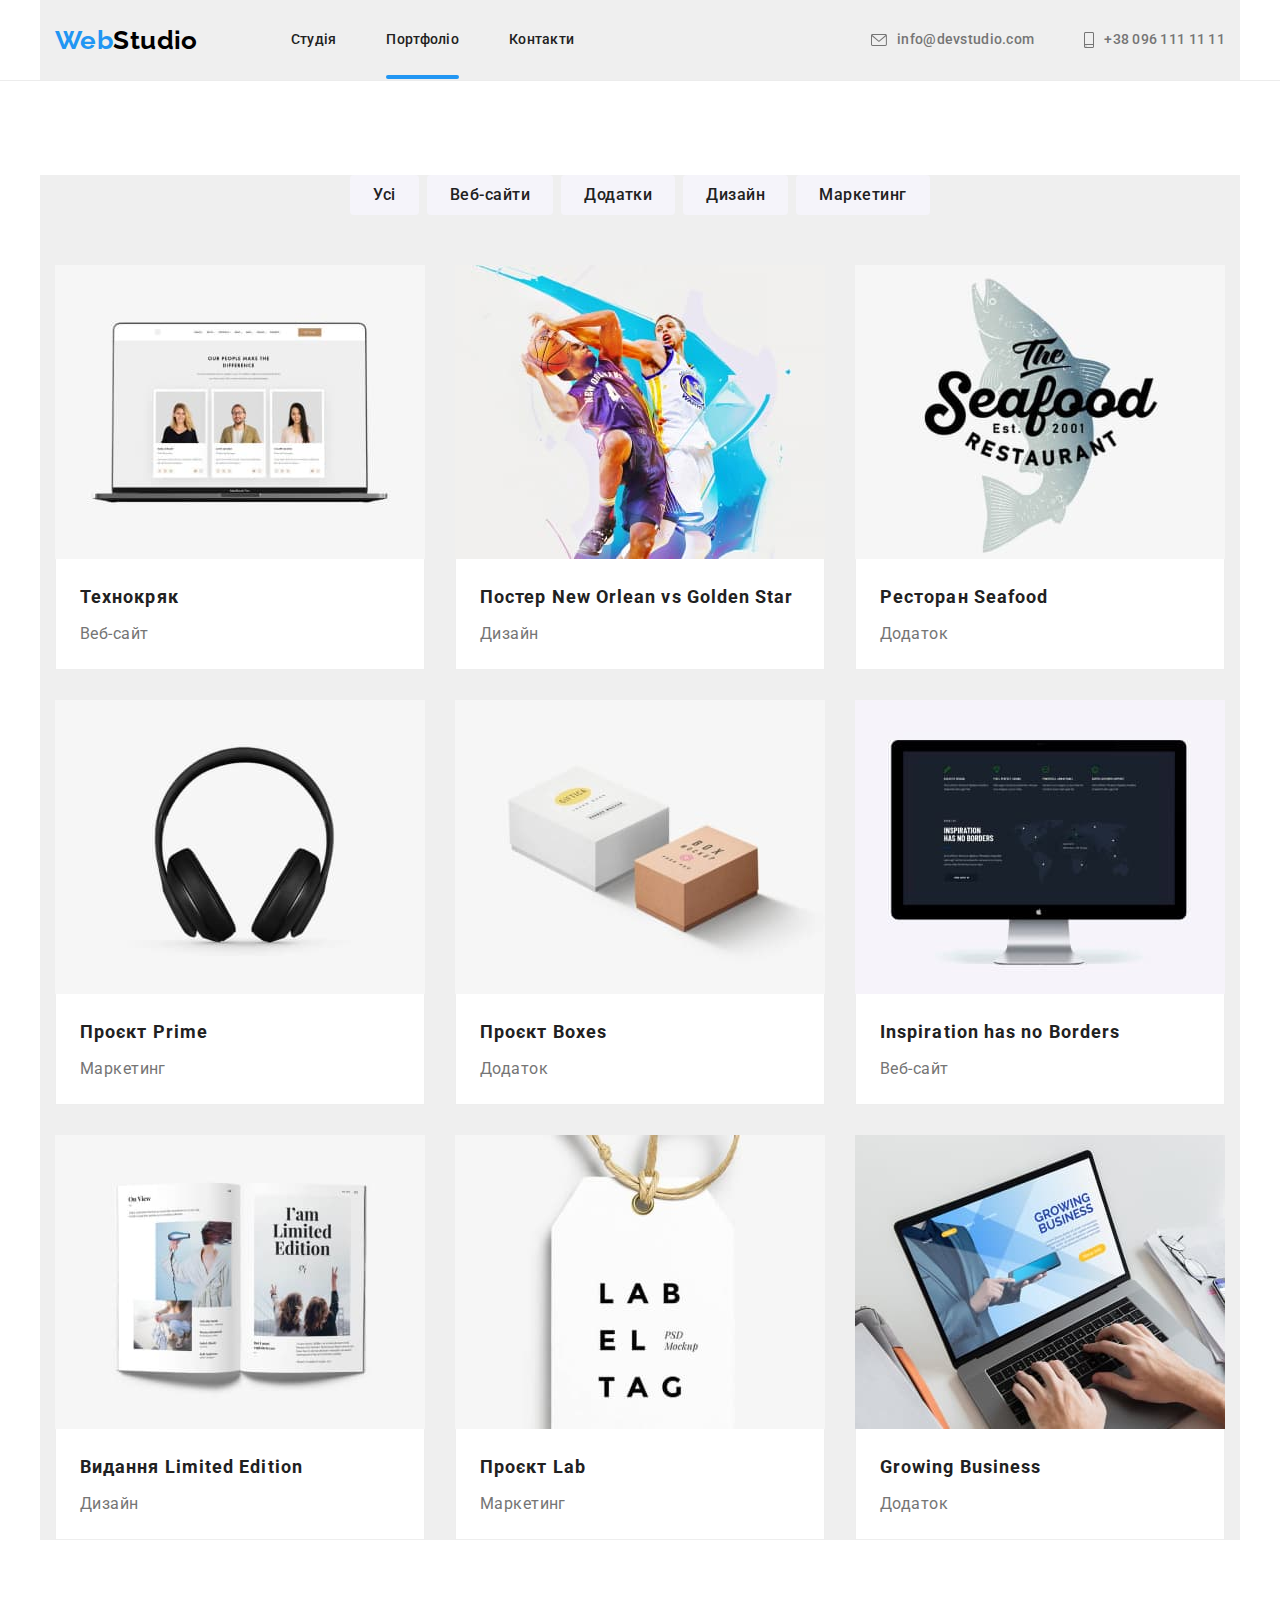
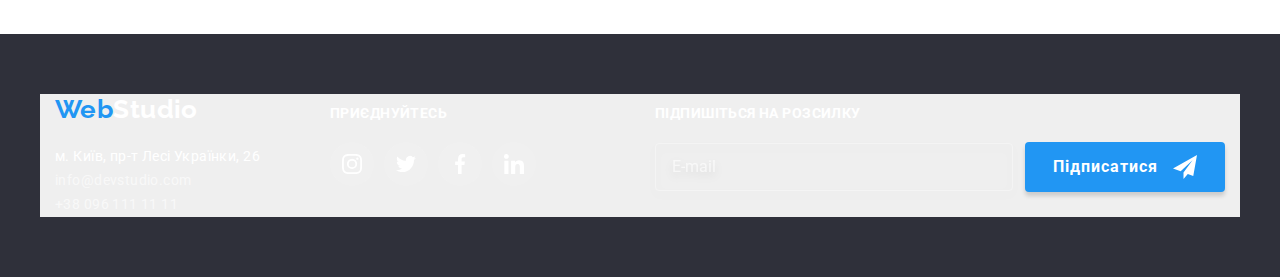
==== commit ac4aede4: "Створює адаптив section-hero" ====
--- a/portfolio.html
+++ b/portfolio.html
@@ -221,8 +221,8 @@
 					</ul>
 				</address>
 			</div>
-			<div>
-				<p class="footer__appeal">Приєднуйтесь</p>
+			<div class="footer__appeal">
+				<p class="footer__header">Приєднуйтесь</p>
 				<ul class="social">
 					<li class="social__item">
 						<a href="#" class="social__link footer__link-icon">
@@ -256,7 +256,7 @@
 			</div>
 			<div class="subscription footer__subscription">
 				<form>
-					<label for="subscription" class="footer__appeal">Підпишіться на розсилку</label>
+					<label for="subscription" class="footer__header">Підпишіться на розсилку</label>
 					<div class="subscription__wrapper">
 						<input class="subscription__input" type="text" placeholder="E-mail" name="subscription" id="subscription">
 						<button type="submit" class="subscription__button">Підписатися
--- a/css/main.min.css
+++ b/css/main.min.css
@@ -1 +1 @@
-:root{--color-accent: #2196f3;--color-btn-active: #188ce8;--color-main: #757575;--color-header: #212121;--color-logo: #000000;--color-bgr-head: #ffffff;--color-bgr-main: #f5f5f5;--color-bgr-alternative: #f5f4fa;--color-bgr-hero: #c4c4c4;--color-bgr-footer: #2f303a;--color-border-section: #ececec;--color-border-card: #eeeeee;--color-border-client: #afb1b8;--color-footer-contact: rgba(255, 255, 255, 0.6);--color-gradient: rgba(47, 48, 58, 0.4);--color-bgr-icon: rgba(255, 255, 255, 0.1);--color-icon: #afb1b8;--time-animation: 250ms;--timing-function: cubic-bezier(0.4, 0, 0.2, 1)}/*! modern-normalize v1.1.0 | MIT License | https://github.com/sindresorhus/modern-normalize */*,::after,::before{box-sizing:border-box}html{-moz-tab-size:4;-o-tab-size:4;tab-size:4}html{line-height:1.15;-webkit-text-size-adjust:100%}body{margin:0}body{font-family:system-ui,-apple-system,"Segoe UI",Roboto,Helvetica,Arial,sans-serif,"Apple Color Emoji","Segoe UI Emoji"}hr{height:0;color:inherit}abbr[title]{-webkit-text-decoration:underline dotted;text-decoration:underline dotted}b,strong{font-weight:bolder}code,kbd,pre,samp{font-family:ui-monospace,SFMono-Regular,Consolas,"Liberation Mono",Menlo,monospace;font-size:1em}small{font-size:80%}sub,sup{font-size:75%;line-height:0;position:relative;vertical-align:baseline}sub{bottom:-0.25em}sup{top:-0.5em}table{text-indent:0;border-color:inherit}button,input,optgroup,select,textarea{font-family:inherit;font-size:100%;line-height:1.15;margin:0}button,select{text-transform:none}[type=button],[type=reset],[type=submit],button{-webkit-appearance:button}::-moz-focus-inner{border-style:none;padding:0}:-moz-focusring{outline:1px dotted ButtonText}:-moz-ui-invalid{box-shadow:none}legend{padding:0}progress{vertical-align:baseline}::-webkit-inner-spin-button,::-webkit-outer-spin-button{height:auto}[type=search]{-webkit-appearance:textfield;outline-offset:-2px}::-webkit-search-decoration{-webkit-appearance:none}::-webkit-file-upload-button{-webkit-appearance:button;font:inherit}summary{display:list-item}.portfolio__button,.feedback-form__submit-button,.subscription__button,.hero__button{display:inline-block;border:1px solid rgba(0,0,0,0);border-radius:4px;font-size:16px;cursor:pointer}.feedback-form__submit-button,.subscription__button,.hero__button{background-color:var(--color-accent);font-weight:700;line-height:1.88;letter-spacing:.06em;color:var(--color-bgr-head);border:none}.container{margin-top:0;margin-left:auto;margin-right:auto;margin-bottom:0}.portfolio,.clients,.team,.work,.principles{padding-top:94px;padding-bottom:94px}.projects,.footer__list,.social,.grid{padding:0;margin:0;list-style-type:none}.consent__checkbox,.portfolio__heading,.principles__heading{position:absolute;padding:0;margin:-1px;width:1px;height:1px;border:0;white-space:nowrap;-webkit-clip-path:inset(100%);clip-path:inset(100%);clip:rect(0 0 0 0);overflow:hidden}h1,h2,h3,h4,h5,h6,p{margin-top:0;margin-bottom:0}.link,.footer__link-address,.contact__link,.navigation__link,.logo-link{text-decoration:none;font-style:normal}body{background-color:var(--color-bgr-head);font-family:"Roboto",sans-serif;font-size:14px;line-height:1.71;letter-spacing:.03em;color:var(--color-main)}img{display:block;max-width:100%;height:auto}.main__hero{margin-left:auto;margin-right:auto}.link,.footer__link-address,.contact__link,.navigation__link{color:var(--color-main);transition:color var(--time-animation) var(--timing-function)}.link:hover,.footer__link-address:hover,.contact__link:hover,.navigation__link:hover,.link:focus,.footer__link-address:focus,.contact__link:focus,.navigation__link:focus{color:var(--color-accent)}.section-heading{font-weight:700;font-size:36px;line-height:1.28;text-align:center;color:var(--color-header)}.current{position:relative;color:var(--color-accent)}.current::after{content:"";position:absolute;left:0;bottom:0;width:100%;height:4px;background-color:var(--color-accent);border-radius:2px}.grid__item:not(:last-child){margin-right:30px}.container{width:1200px;padding-left:15px;padding-right:15px}.flex-container,.projects,.clients__link,.contact,.navigation,.social__link,.social,.grid{display:flex;padding:0;margin:0;justify-content:center}.logo{display:inline-block;font-family:"Raleway",sans-serif;font-weight:700;font-size:26px;line-height:1.19;color:var(--color-accent);text-decoration:none;font-style:normal}.logo__header{color:var(--color-logo)}.logo__footer{color:var(--color-bgr-head)}.social__item{width:44px;height:44px}.social__item:not(:last-child){margin-right:10px}.social__icon{fill:currentColor}.social__link{align-items:center;width:100%;height:100%;border-radius:50%}.navigation__item{display:block}.navigation__item:not(:last-child){margin-right:50px}.navigation__link{padding-top:32px;padding-bottom:32px;font-weight:500;line-height:1.14;letter-spacing:.02em;color:var(--color-header)}.contact__item{display:flex;align-items:center}.contact__item:not(:last-child){margin-right:50px}.contact__link{padding-top:32px;padding-bottom:32px}.contact__text{font-weight:500;line-height:1.14;letter-spacing:.02em}.contact__bgr-icon{display:flex;align-items:center;color:var(--color-main)}.contact__icon:hover{color:var(--color-accent)}.contact__icon{display:inline-block;margin-right:10px;fill:currentColor}.header{border-bottom:1px solid var(--color-border-section)}.header__container{display:flex;align-items:center}.header__nav{display:flex;align-items:center;padding:0;margin:0}.header__navigation{margin-left:93px}.header__contact{margin-left:auto}.hero{max-width:1600px;height:600px;padding:200px 0;background-color:var(--color-bgr-hero);background-image:linear-gradient(to right, var(--color-gradient), var(--color-gradient)),url("../images/img_hero.jpg");background-position:center;background-repeat:no-repeat;background-size:cover;text-align:center}.hero__heading{margin-bottom:30px;font-weight:900;font-size:44px;line-height:1.36;letter-spacing:.06em;text-transform:uppercase;color:var(--color-bgr-head)}.hero__button{min-width:216px;padding:10px 32px;box-shadow:0;transition:background-color var(--time-animation) var(--timing-function),box-shadow var(--time-animation) var(--timing-function)}.hero__button:hover,.hero__button:focus{background-color:var(--color-btn-active);box-shadow:0px 4px 4px rgba(0,0,0,.15)}.principles__item{width:270px}.principles__item-header{margin-bottom:10px;font-weight:700;line-height:1.14;text-transform:uppercase;color:var(--color-header)}.principles__icon-bgr{display:flex;width:100%;height:120px;margin-bottom:30px;align-items:center;justify-content:center;background-color:var(--color-bgr-alternative);border-radius:4px}.work{padding-top:0}.work__heading{margin-bottom:50px}.work__description{position:absolute;display:flex;align-items:center;justify-content:center;bottom:0;left:0;width:100%;height:70px;background-color:rgba(47,48,58,.8);line-height:1.14;color:var(--color-bgr-head);text-transform:uppercase;font-weight:700}.work__grid{position:relative;overflow:hidden}.team{background-color:var(--color-bgr-alternative)}.team__heading{margin-bottom:50px}.team__card{width:270px;background-color:var(--color-bgr-head);box-shadow:0px 1px 3px rgba(0,0,0,.12),0px 1px 1px rgba(0,0,0,.14),0px 2px 1px rgba(0,0,0,.2);border-radius:0px 0px 4px 4px}.team__description{padding:30px 32px;text-align:center}.team__name{margin-bottom:10px;font-weight:500;font-size:16px;line-height:1.19;color:var(--color-header)}.team__profession{margin-bottom:16px;font-size:16px;line-height:1.19}.team__link{background-color:var(--color-bgr-head);color:var(--color-icon);transition:background-color var(--time-animation) var(--timing-function),color var(--time-animation) var(--timing-function)}.team__link:hover,.team__link:focus{background-color:var(--color-accent);color:var(--color-bgr-head)}.team__link:hover .social__icon,.team__link:focus .social__icon{fill:var(--color-bgr-head)}.clients__heading{margin-bottom:50px}.clients__grid{width:170px;height:92px;box-sizing:border-box}.clients__link{align-items:center;width:100%;height:100%;color:var(--color-icon);border:1px solid var(--color-border-client);border-radius:4px;transition:border var(--time-animation) var(--timing-function),color var(--time-animation) var(--timing-function)}.clients__link:hover,.clients__link:focus{border:1px solid var(--color-accent);color:var(--color-accent)}.clients__icon{fill:currentColor}.footer{padding:60px 0;background-color:var(--color-bgr-footer)}.footer__container{display:flex;align-items:baseline}.footer__address{margin-right:30px;width:270px}.footer__logo{margin-bottom:20px}.footer__appeal{display:block;margin-bottom:20px;font-weight:700;line-height:1.14;text-transform:uppercase;color:var(--color-bgr-head)}.footer__link-address{color:var(--color-bgr-head);transition:color var(--time-animation) var(--timing-function)}.footer__link-address:hover,.footer__link-address:focus{color:var(--color-accent)}.footer__text{color:var(--color-bgr-head)}.footer__contact{color:var(--color-footer-contact)}.footer__subscription{margin-left:auto}.footer__link-icon{background-color:var(--color-bgr-icon);color:var(--color-bgr-head);transition:background-color var(--time-animation) var(--timing-function),color var(--time-animation) var(--timing-function)}.footer__link-icon:hover,.footer__link-icon:focus{background-color:var(--color-accent)}.footer__link-icon:hover .social__icon,.footer__link-icon:focus .social__icon{fill:var(--color-bgr-head)}.subscription__input{padding:15px;padding-left:16px;margin-right:12px;width:358px;font-family:inherit;background-color:rgba(33,150,243,0);color:var(--color-bgr-head);border:1px solid rgba(255,255,255,.3);filter:drop-shadow(0px 4px 4px rgba(0, 0, 0, 0.15));border-radius:4px}.subscription__input::-moz-placeholder{font-size:16px;line-height:1.25;color:rgba(255,255,255,.6)}.subscription__input:-ms-input-placeholder{font-size:16px;line-height:1.25;color:rgba(255,255,255,.6)}.subscription__input::placeholder{font-size:16px;line-height:1.25;color:rgba(255,255,255,.6)}.subscription__wrapper{display:flex;justify-content:center;align-items:center;position:relative}.subscription__icon{position:absolute;top:50%;right:28px;transform:translateY(-50%)}.subscription__button{min-width:200px;padding:10px 28px;text-align:left;box-shadow:0px 4px 4px rgba(0,0,0,.15)}.subscription__button:hover,.subscription__button:focus{background-color:var(--color-accent)}.portfolio__grid-button{margin-bottom:50px}.portfolio__item:not(:last-child){margin-right:8px}.portfolio__button{padding:6px 22px;background-color:var(--color-bgr-alternative);font-weight:500;line-height:1.63;letter-spacing:.03em;color:var(--color-header);box-shadow:0;transition:background-color var(--time-animation) var(--timing-function),color var(--time-animation) var(--timing-function),box-shadow var(--time-animation) var(--timing-function)}.portfolio__button:hover,.portfolio__button:focus{background-color:var(--color-accent);color:var(--color-bgr-head);box-shadow:0px 3px 1px rgba(0,0,0,.1),0px 1px 2px rgba(0,0,0,.08),0px 2px 2px rgba(0,0,0,.12)}.projects{flex-wrap:wrap}.projects__item{width:calc((100% - 60px)/3);background-color:var(--color-bgr-head)}.projects__item:not(:nth-child(3n)){margin-right:30px}.projects__item:not(:nth-last-child(-n+3)){margin-bottom:30px}.projects__relation{position:relative;overflow:hidden}.projects__link{display:block;width:100%;height:100%;text-decoration:none;font-style:normal;box-shadow:0;transition:box-shadow var(--time-animation) var(--timing-function)}.projects__description{padding:20px 24px;border-right:1px solid var(--color-border-card);border-bottom:1px solid var(--color-border-card);border-left:1px solid var(--color-border-card)}.projects__name{margin-bottom:4px;font-weight:700;font-size:18px;line-height:2;letter-spacing:.06em;color:var(--color-header)}.projects__application{font-size:16px;line-height:1.88;color:var(--color-main)}.projects__link:hover,.projects__link:focus{box-shadow:0px 1px 1px rgba(0,0,0,.12),0px 4px 4px rgba(0,0,0,.06),1px 4px 6px rgba(0,0,0,.16)}.projects__text{position:absolute;display:flex;align-items:center;top:0;left:0;width:100%;height:100%;padding:24px;background-color:rgba(33,150,243,.9);font-size:18px;line-height:1.56;color:var(--color-bgr-head);transform:translateY(100%);opacity:0;transition:transform var(--time-animation) var(--timing-function),opacity var(--time-animation) var(--timing-function)}.projects__link:hover .projects__text,.projects__link:focus .projects__text{transform:translateY(0);opacity:1}.field{display:flex;flex-direction:column;width:100%}.field__box{display:flex;flex-direction:column;position:relative;width:100%}.field__input{padding:11px;padding-left:42px;border:1px solid rgba(33,33,33,.2)}.field__active{border-radius:4px;transition:border var(--time-animation) var(--timing-function)}.field__active:hover,.field__active:focus{outline:none;border:1px solid var(--color-accent)}.field__icon{position:absolute;top:50%;left:12px;fill:var(--color-header);transform:translateY(-50%);transition:fill var(--time-animation) var(--timing-function)}.field__last{margin-bottom:20px}.field__placeholder{padding:11px 16px;border:1px solid rgba(33,33,33,.2);border-radius:4px;resize:none;transition:border var(--time-animation) var(--timing-function)}.field__placeholder::-moz-placeholder{font-size:12px;line-height:1.17;letter-spacing:.01em;color:rgba(117,117,117,.5)}.field__placeholder:-ms-input-placeholder{font-size:12px;line-height:1.17;letter-spacing:.01em;color:rgba(117,117,117,.5)}.field__placeholder::placeholder{font-size:12px;line-height:1.17;letter-spacing:.01em;color:rgba(117,117,117,.5)}.field__input:hover+.field__icon,.field__input:focus+.field__icon{fill:var(--color-accent)}.form-field label{margin-bottom:4px;font-size:12px;line-height:1.17;letter-spacing:.01em;color:var(--color-main)}.consent__checkbox:checked+.consent__label>.consent__icon{border:none}.consent__checkbox:checked+.consent__label .consent__svg{fill:var(--color-accent)}.consent__label{display:flex;justify-content:center;align-items:center}.consent__icon{display:flex;justify-content:center;align-items:center;margin-right:8px;width:16px;height:16px;border:2px solid var(--color-header);border-radius:2px;transition:border var(--time-animation) var(--timing-function)}.consent__svg{fill:rgba(0,0,0,0);transition:fill var(--time-animation) var(--timing-function)}.consent__text{margin-right:4px}.consent__link{color:var(--color-accent)}.backdrop{position:fixed;top:0;left:0;width:100%;height:100%;background-color:rgba(0,0,0,.2);opacity:1;transition:opacity var(--time-animation) var(--timing-function)}.is-hidden{pointer-events:none;opacity:0}.backdrop.is-hidden .feedback-form{opacity:0;transform:translate(-50%, -50%) scale(0)}.feedback-form{display:flex;flex-direction:column;position:absolute;top:50%;left:50%;width:528px;padding:40px;font-family:inherit;justify-content:center;align-items:center;background:var(--color-bgr-head);box-shadow:0px 1px 3px rgba(0,0,0,.12),0px 1px 1px rgba(0,0,0,.14),0px 2px 1px rgba(0,0,0,.2);border-radius:4px;opacity:1;transform:translate(-50%, -50%) scale(1);transition:opacity var(--time-animation) var(--timing-function) var(--time-animation),transform var(--time-animation) var(--timing-function) var(--time-animation)}.feedback-form__header{margin-bottom:12px;font-weight:700;font-size:20px;line-height:1.15;color:var(--color-header)}.feedback-form__submit-button{min-width:200px;padding:10px 52px;box-shadow:0px 4px 4px rgba(0,0,0,.15);transition:background-color var(--time-animation) var(--timing-function)}.feedback-form__submit-button:hover,.feedback-form__submit-button:focus{background-color:var(--color-btn-active)}.feedback-form__close-button{display:flex;position:absolute;justify-content:center;align-items:center;top:8px;right:8px;width:30px;height:30px;background:var(--color-bgr-head);border:1px solid rgba(0,0,0,.1);border-radius:50%;cursor:pointer;color:var(--color-logo);transition:color var(--time-animation) var(--timing-function)}.feedback-form__close-button:hover,.feedback-form__close-button:focus{color:var(--color-accent)}.feedback-form__close-icon{fill:currentColor}.field{margin-bottom:10px}.consent{margin-bottom:30px}/*# sourceMappingURL=main.min.css.map */+:root{--color-accent: #2196f3;--color-btn-active: #188ce8;--color-main: #757575;--color-header: #212121;--color-logo: #000000;--color-bgr-head: #ffffff;--color-bgr-main: #f5f5f5;--color-bgr-alternative: #f5f4fa;--color-bgr-hero: #c4c4c4;--color-bgr-footer: #2f303a;--color-border-section: #ececec;--color-border-card: #eeeeee;--color-border-client: #afb1b8;--color-footer-contact: rgba(255, 255, 255, 0.6);--color-gradient: rgba(47, 48, 58, 0.4);--color-bgr-icon: rgba(255, 255, 255, 0.1);--color-icon: #afb1b8;--time-animation: 250ms;--timing-function: cubic-bezier(0.4, 0, 0.2, 1)}/*! modern-normalize v1.1.0 | MIT License | https://github.com/sindresorhus/modern-normalize */*,::after,::before{box-sizing:border-box}html{-moz-tab-size:4;-o-tab-size:4;tab-size:4}html{line-height:1.15;-webkit-text-size-adjust:100%}body{margin:0}body{font-family:system-ui,-apple-system,"Segoe UI",Roboto,Helvetica,Arial,sans-serif,"Apple Color Emoji","Segoe UI Emoji"}hr{height:0;color:inherit}abbr[title]{-webkit-text-decoration:underline dotted;text-decoration:underline dotted}b,strong{font-weight:bolder}code,kbd,pre,samp{font-family:ui-monospace,SFMono-Regular,Consolas,"Liberation Mono",Menlo,monospace;font-size:1em}small{font-size:80%}sub,sup{font-size:75%;line-height:0;position:relative;vertical-align:baseline}sub{bottom:-0.25em}sup{top:-0.5em}table{text-indent:0;border-color:inherit}button,input,optgroup,select,textarea{font-family:inherit;font-size:100%;line-height:1.15;margin:0}button,select{text-transform:none}[type=button],[type=reset],[type=submit],button{-webkit-appearance:button}::-moz-focus-inner{border-style:none;padding:0}:-moz-focusring{outline:1px dotted ButtonText}:-moz-ui-invalid{box-shadow:none}legend{padding:0}progress{vertical-align:baseline}::-webkit-inner-spin-button,::-webkit-outer-spin-button{height:auto}[type=search]{-webkit-appearance:textfield;outline-offset:-2px}::-webkit-search-decoration{-webkit-appearance:none}::-webkit-file-upload-button{-webkit-appearance:button;font:inherit}summary{display:list-item}.portfolio__button,.feedback-form__submit-button,.subscription__button,.hero__button{display:inline-block;border:1px solid rgba(0,0,0,0);border-radius:4px;font-size:16px;cursor:pointer}.feedback-form__submit-button,.subscription__button,.hero__button{background-color:var(--color-accent);font-weight:700;line-height:1.88;letter-spacing:.06em;color:var(--color-bgr-head);border:none}.container{margin-top:0;margin-left:auto;margin-right:auto;margin-bottom:0}.projects,.footer__list,.clients__grid,.team__grid,.principles__grid,.social,.grid{padding:0;margin:0;list-style-type:none}.consent__checkbox,.portfolio__heading,.principles__heading{position:absolute;padding:0;margin:-1px;width:1px;height:1px;border:0;white-space:nowrap;-webkit-clip-path:inset(100%);clip-path:inset(100%);clip:rect(0 0 0 0);overflow:hidden}h1,h2,h3,h4,h5,h6,p{margin-top:0;margin-bottom:0}.link,.footer__link-address,.contact__link,.navigation__link,.logo-link{text-decoration:none;font-style:normal}body{background-color:var(--color-bgr-head);font-family:"Roboto",sans-serif;font-size:14px;line-height:1.71;letter-spacing:.03em;color:var(--color-main)}img{display:block;max-width:100%;height:auto}.main__hero{margin-left:auto;margin-right:auto}.link,.footer__link-address,.contact__link,.navigation__link{color:var(--color-main);transition:color var(--time-animation) var(--timing-function)}.link:hover,.footer__link-address:hover,.contact__link:hover,.navigation__link:hover,.link:focus,.footer__link-address:focus,.contact__link:focus,.navigation__link:focus{color:var(--color-accent)}.section-heading{font-weight:700;font-size:28px;line-height:1.18;text-align:center;color:var(--color-header)}@media screen and (min-width: 1200px){.section-heading{font-size:36px;line-height:1.28}}.current{position:relative;color:var(--color-accent)}@media screen and (min-width: 768px){.current::after{content:"";position:absolute;left:0;bottom:0;width:100%;height:4px;background-color:var(--color-accent);border-radius:2px}}.grid__item:not(:last-child){margin-right:30px}.container{padding-left:15px;padding-right:15px;background-color:#efefef}@media screen and (min-width: 480px){.container{width:480px}}@media screen and (min-width: 768px){.container{width:768px}}@media screen and (min-width: 1200px){.container{width:1200px}}.flex-container,.projects,.clients__link,.contact,.navigation,.social__link,.social,.grid{display:flex;padding:0;margin:0;justify-content:center}.logo{display:inline-block;font-family:"Raleway",sans-serif;font-weight:700;font-size:24px;line-height:1.17;color:var(--color-accent);text-decoration:none;font-style:normal}@media screen and (min-width: 1200px){.logo{font-size:26px;line-height:1.19}}.logo__header{color:var(--color-logo)}.logo__footer{color:var(--color-bgr-head)}.social__item{width:44px;height:44px}.social__item:not(:last-child){margin-right:10px}.social__icon{fill:currentColor}.social__link{align-items:center;width:100%;height:100%;border-radius:50%}.navigation__item{display:block}.navigation__item:not(:last-child){margin-right:50px}.navigation__link{padding-top:32px;padding-bottom:32px;font-weight:500;line-height:1.14;letter-spacing:.02em;color:var(--color-header)}.contact__item{display:flex;align-items:center}.contact__item:not(:last-child){margin-right:50px}.contact__link{padding-top:32px;padding-bottom:32px}.contact__text{font-weight:500;line-height:1.14;letter-spacing:.02em}.contact__bgr-icon{display:flex;align-items:center;color:var(--color-main)}.contact__icon:hover{color:var(--color-accent)}.contact__icon{display:inline-block;margin-right:10px;fill:currentColor}.header{border-bottom:1px solid var(--color-border-section)}.header__container{display:flex;align-items:center}.header__nav{display:flex;align-items:center;padding:0;margin:0}.header__navigation{margin-left:93px}.header__contact{margin-left:auto}.hero{max-width:100vw;height:400px;padding:118px 0;background-color:var(--color-bgr-hero);background-image:linear-gradient(to right, var(--color-gradient), var(--color-gradient)),url("../images/img_hero.jpg");background-position:center;background-repeat:no-repeat;background-size:cover;text-align:center}.hero__heading{margin-bottom:30px;font-weight:900;font-size:26px;line-height:1.62;letter-spacing:.06em;text-transform:uppercase;color:var(--color-bgr-head)}.hero__button{min-width:216px;padding:10px 32px;box-shadow:0;transition:background-color var(--time-animation) var(--timing-function),box-shadow var(--time-animation) var(--timing-function)}.hero__button:hover,.hero__button:focus{background-color:var(--color-btn-active);box-shadow:0px 4px 4px rgba(0,0,0,.15)}@media screen and (min-width: 1200px){.hero{padding:200px 0;height:600px}.hero__heading{font-size:44px;line-height:1.36}}.principles{padding-top:60px;padding-bottom:60px}@media screen and (min-width: 1200px){.principles{padding-top:94px;padding-bottom:94px}}.principles__grid{display:flex;padding:0;margin:0;justify-content:center;flex-direction:column;gap:30px}.principles__item{width:100%}.principles__item-header{margin-bottom:10px;font-weight:700;line-height:1.14;text-transform:uppercase;color:var(--color-header)}.principles__icon-bgr{display:flex;width:100%;height:120px;margin-bottom:30px;align-items:center;justify-content:center;background-color:var(--color-bgr-alternative);border-radius:4px}@media screen and (min-width: 768px){.principles__grid{flex-direction:row;flex-wrap:wrap}.principles__item{width:calc((100% - 30px)/2)}}@media screen and (min-width: 1200px){.principles__grid{flex-wrap:nowrap}}.work{display:none;padding-top:60px;padding-bottom:60px}@media screen and (min-width: 1200px){.work{display:contents}}@media screen and (min-width: 1200px){.work{padding-top:94px;padding-bottom:94px;padding-top:0}}.work__heading{margin-bottom:50px}.work__description{position:absolute;display:flex;align-items:center;justify-content:center;bottom:0;left:0;width:100%;height:70px;background-color:rgba(47,48,58,.8);line-height:1.14;color:var(--color-bgr-head);text-transform:uppercase;font-weight:700}.work__grid{position:relative;overflow:hidden}.team{padding-top:60px;padding-bottom:60px;background-color:var(--color-bgr-alternative)}@media screen and (min-width: 1200px){.team{padding-top:94px;padding-bottom:94px}}.team__heading{margin-bottom:30px}.team__grid{display:flex;padding:0;margin:0;justify-content:center;flex-direction:column;gap:30px}.team__card{width:100%;background-color:var(--color-bgr-head);box-shadow:0px 1px 3px rgba(0,0,0,.12),0px 1px 1px rgba(0,0,0,.14),0px 2px 1px rgba(0,0,0,.2);border-radius:0px 0px 4px 4px}.team__description{padding-top:30px;padding-bottom:24px;text-align:center}.team__name{margin-bottom:10px;font-weight:500;font-size:16px;line-height:1.19;color:var(--color-header)}.team__profession{margin-bottom:16px;font-size:16px;line-height:1.19}.team__link{background-color:var(--color-bgr-head);color:var(--color-icon);transition:background-color var(--time-animation) var(--timing-function),color var(--time-animation) var(--timing-function)}.team__link:hover,.team__link:focus{background-color:var(--color-accent);color:var(--color-bgr-head)}@media screen and (min-width: 768px){.team__grid{flex-direction:row;flex-wrap:wrap}.team__card{width:calc((100% - 30px)/2)}}@media screen and (min-width: 1200px){.team__heading{margin-bottom:50px}.team__description{padding-bottom:30px}.team__grid{flex-wrap:nowrap}}.team__link:hover .social__icon,.team__link:focus .social__icon{fill:var(--color-bgr-head)}.clients{padding-top:60px;padding-bottom:60px}@media screen and (min-width: 1200px){.clients{padding-top:94px;padding-bottom:94px}}.clients__heading{margin-bottom:30px}.clients__grid{display:flex;padding:0;margin:0;justify-content:center;flex-direction:column;gap:30px}.clients__item{width:100%;height:92px;box-sizing:border-box}.clients__link{align-items:center;width:100%;height:100%;color:var(--color-icon);border:1px solid var(--color-border-client);border-radius:4px;transition:border var(--time-animation) var(--timing-function),color var(--time-animation) var(--timing-function)}.clients__link:hover,.clients__link:focus{border:1px solid var(--color-accent);color:var(--color-accent)}.clients__icon{fill:currentColor}@media screen and (min-width: 480px){.clients__grid{flex-direction:row;flex-wrap:wrap}.clients__item{width:calc((100% - 30px)/2)}}@media screen and (min-width: 768px){.clients__item{width:calc((100% - 60px)/3)}}@media screen and (min-width: 1200px){.clients__heading{margin-bottom:50px}.clients__grid{flex-wrap:nowrap}}.footer{padding:60px 0;background-color:var(--color-bgr-footer);text-align:center}.footer__address,.footer__appeal{margin-bottom:60px}.footer__logo{margin-bottom:20px}.footer__header{display:block;margin-bottom:20px;font-weight:700;line-height:1.14;text-transform:uppercase;color:var(--color-bgr-head)}.footer__link-address{color:var(--color-bgr-head);transition:color var(--time-animation) var(--timing-function)}.footer__link-address:hover,.footer__link-address:focus{color:var(--color-accent)}.footer__text{color:var(--color-bgr-head)}.footer__contact{color:var(--color-footer-contact)}.footer__link-icon{background-color:var(--color-bgr-icon);color:var(--color-bgr-head);transition:background-color var(--time-animation) var(--timing-function),color var(--time-animation) var(--timing-function)}.footer__link-icon:hover,.footer__link-icon:focus{background-color:var(--color-accent)}@media screen and (min-width: 768px){.footer__container{display:flex;flex-wrap:wrap;justify-content:center;align-items:baseline}.footer__address{margin-right:165px;margin-bottom:60px}}@media screen and (min-width: 1200px){.footer{text-align:left}.footer__address{margin-right:70px;margin-bottom:0}.footer__appeal{margin:0}.footer__subscription{margin-left:auto}}.footer__link-icon:hover .social__icon,.footer__link-icon:focus .social__icon{fill:var(--color-bgr-head)}.subscription__input{padding:15px;padding-left:16px;margin-bottom:20px;width:100%;font-family:inherit;background-color:rgba(33,150,243,0);color:var(--color-bgr-head);border:1px solid rgba(255,255,255,.3);filter:drop-shadow(0px 4px 4px rgba(0, 0, 0, 0.15));border-radius:4px}.subscription__input::-moz-placeholder{font-size:16px;line-height:1.25;color:rgba(255,255,255,.6)}.subscription__input:-ms-input-placeholder{font-size:16px;line-height:1.25;color:rgba(255,255,255,.6)}.subscription__input::placeholder{font-size:16px;line-height:1.25;color:rgba(255,255,255,.6)}.subscription__icon{position:absolute;top:50%;right:28px;transform:translateY(-50%)}.subscription__button{position:relative;min-width:200px;padding:10px 28px;text-align:left;box-shadow:0px 4px 4px rgba(0,0,0,.15)}.subscription__button:hover,.subscription__button:focus{background-color:var(--color-accent)}@media screen and (min-width: 768px){.subscription__input{display:block;width:450px}}@media screen and (min-width: 1200px){.subscription__input{margin-right:12px;margin-bottom:0;width:358px}.subscription__wrapper{display:flex;justify-content:center;align-items:center}}.portfolio{padding-top:60px;padding-bottom:60px;padding-top:40px}@media screen and (min-width: 1200px){.portfolio{padding-top:94px;padding-bottom:94px}}.portfolio__grid-button{margin-bottom:50px}.portfolio__item:not(:last-child){margin-right:8px}.portfolio__button{padding:6px 22px;background-color:var(--color-bgr-alternative);font-weight:500;line-height:1.63;letter-spacing:.03em;color:var(--color-header);box-shadow:0;transition:background-color var(--time-animation) var(--timing-function),color var(--time-animation) var(--timing-function),box-shadow var(--time-animation) var(--timing-function)}.portfolio__button:hover,.portfolio__button:focus{background-color:var(--color-accent);color:var(--color-bgr-head);box-shadow:0px 3px 1px rgba(0,0,0,.1),0px 1px 2px rgba(0,0,0,.08),0px 2px 2px rgba(0,0,0,.12)}.projects{flex-wrap:wrap}.projects__item{width:calc((100% - 60px)/3);background-color:var(--color-bgr-head)}.projects__item:not(:nth-child(3n)){margin-right:30px}.projects__item:not(:nth-last-child(-n+3)){margin-bottom:30px}.projects__relation{position:relative;overflow:hidden}.projects__link{display:block;width:100%;height:100%;text-decoration:none;font-style:normal;box-shadow:0;transition:box-shadow var(--time-animation) var(--timing-function)}.projects__description{padding:20px 24px;border-right:1px solid var(--color-border-card);border-bottom:1px solid var(--color-border-card);border-left:1px solid var(--color-border-card)}.projects__name{margin-bottom:4px;font-weight:700;font-size:18px;line-height:2;letter-spacing:.06em;color:var(--color-header)}.projects__application{font-size:16px;line-height:1.88;color:var(--color-main)}.projects__link:hover,.projects__link:focus{box-shadow:0px 1px 1px rgba(0,0,0,.12),0px 4px 4px rgba(0,0,0,.06),1px 4px 6px rgba(0,0,0,.16)}.projects__text{position:absolute;display:flex;align-items:center;top:0;left:0;width:100%;height:100%;padding:24px;background-color:rgba(33,150,243,.9);font-size:18px;line-height:1.56;color:var(--color-bgr-head);transform:translateY(100%);opacity:0;transition:transform var(--time-animation) var(--timing-function),opacity var(--time-animation) var(--timing-function)}.projects__link:hover .projects__text,.projects__link:focus .projects__text{transform:translateY(0);opacity:1}.field{display:flex;flex-direction:column;width:100%}.field__box{display:flex;flex-direction:column;position:relative;width:100%}.field__input{padding:11px;padding-left:42px;border:1px solid rgba(33,33,33,.2)}.field__active{border-radius:4px;transition:border var(--time-animation) var(--timing-function)}.field__active:hover,.field__active:focus{outline:none;border:1px solid var(--color-accent)}.field__icon{position:absolute;top:50%;left:12px;fill:var(--color-header);transform:translateY(-50%);transition:fill var(--time-animation) var(--timing-function)}.field__last{margin-bottom:20px}.field__placeholder{padding:11px 16px;border:1px solid rgba(33,33,33,.2);border-radius:4px;resize:none;transition:border var(--time-animation) var(--timing-function)}.field__placeholder::-moz-placeholder{font-size:14px;line-height:1.14;letter-spacing:.01em;color:rgba(117,117,117,.5)}.field__placeholder:-ms-input-placeholder{font-size:14px;line-height:1.14;letter-spacing:.01em;color:rgba(117,117,117,.5)}.field__placeholder::placeholder{font-size:14px;line-height:1.14;letter-spacing:.01em;color:rgba(117,117,117,.5)}@media screen and (min-width: 1200px){.field__placeholder::-moz-placeholder{font-size:12px;line-height:1.17}.field__placeholder:-ms-input-placeholder{font-size:12px;line-height:1.17}.field__placeholder::placeholder{font-size:12px;line-height:1.17}}.field__input:hover+.field__icon,.field__input:focus+.field__icon{fill:var(--color-accent)}.form-field label{margin-bottom:4px;font-size:12px;line-height:1.17;letter-spacing:.01em;color:var(--color-main)}.consent__checkbox:checked+.consent__label>.consent__icon{border:none}.consent__checkbox:checked+.consent__label .consent__svg{fill:var(--color-accent)}.consent__label{display:flex;justify-content:center;align-items:center;font-size:12px;line-height:1.17}@media screen and (min-width: 1200px){.consent__label{font-size:14px;line-height:1.71}}.consent__icon{display:flex;justify-content:center;align-items:center;margin-right:8px;width:16px;height:16px;border:2px solid var(--color-header);border-radius:2px;transition:border var(--time-animation) var(--timing-function)}.consent__svg{fill:rgba(0,0,0,0);transition:fill var(--time-animation) var(--timing-function)}.consent__text{margin-right:4px}.consent__link{color:var(--color-accent)}.backdrop{position:fixed;top:0;left:0;width:100%;height:100%;background-color:rgba(0,0,0,.2);opacity:1;transition:opacity var(--time-animation) var(--timing-function)}.is-hidden{pointer-events:none;opacity:0}.backdrop.is-hidden .feedback-form{opacity:0;transform:translate(-50%, -50%) scale(0)}.feedback-form{display:flex;flex-direction:column;position:absolute;top:50%;left:50%;width:100vw;max-width:450px;padding:40px;font-family:inherit;justify-content:center;align-items:center;background:var(--color-bgr-head);box-shadow:0px 1px 3px rgba(0,0,0,.12),0px 1px 1px rgba(0,0,0,.14),0px 2px 1px rgba(0,0,0,.2);border-radius:4px;opacity:1;transform:translate(-50%, -50%) scale(1);transition:opacity var(--time-animation) var(--timing-function) var(--time-animation),transform var(--time-animation) var(--timing-function) var(--time-animation)}.feedback-form__header{margin-bottom:12px;text-align:center;font-weight:700;font-size:20px;line-height:1.15;color:var(--color-header)}.feedback-form__submit-button{min-width:200px;padding:10px 52px;box-shadow:0px 4px 4px rgba(0,0,0,.15);transition:background-color var(--time-animation) var(--timing-function)}.feedback-form__submit-button:hover,.feedback-form__submit-button:focus{background-color:var(--color-btn-active)}.feedback-form__close-button{display:flex;position:absolute;justify-content:center;align-items:center;top:8px;right:8px;width:30px;height:30px;background:var(--color-bgr-head);border:1px solid rgba(0,0,0,.1);border-radius:50%;cursor:pointer;color:var(--color-logo);transition:color var(--time-animation) var(--timing-function)}.feedback-form__close-button:hover,.feedback-form__close-button:focus{color:var(--color-accent)}.feedback-form__close-icon{fill:currentColor}@media screen and (min-width: 1200px){.feedback-form{top:50%;left:50%;max-width:528px}}.field{margin-bottom:10px}.consent{margin-bottom:30px}/*# sourceMappingURL=main.min.css.map */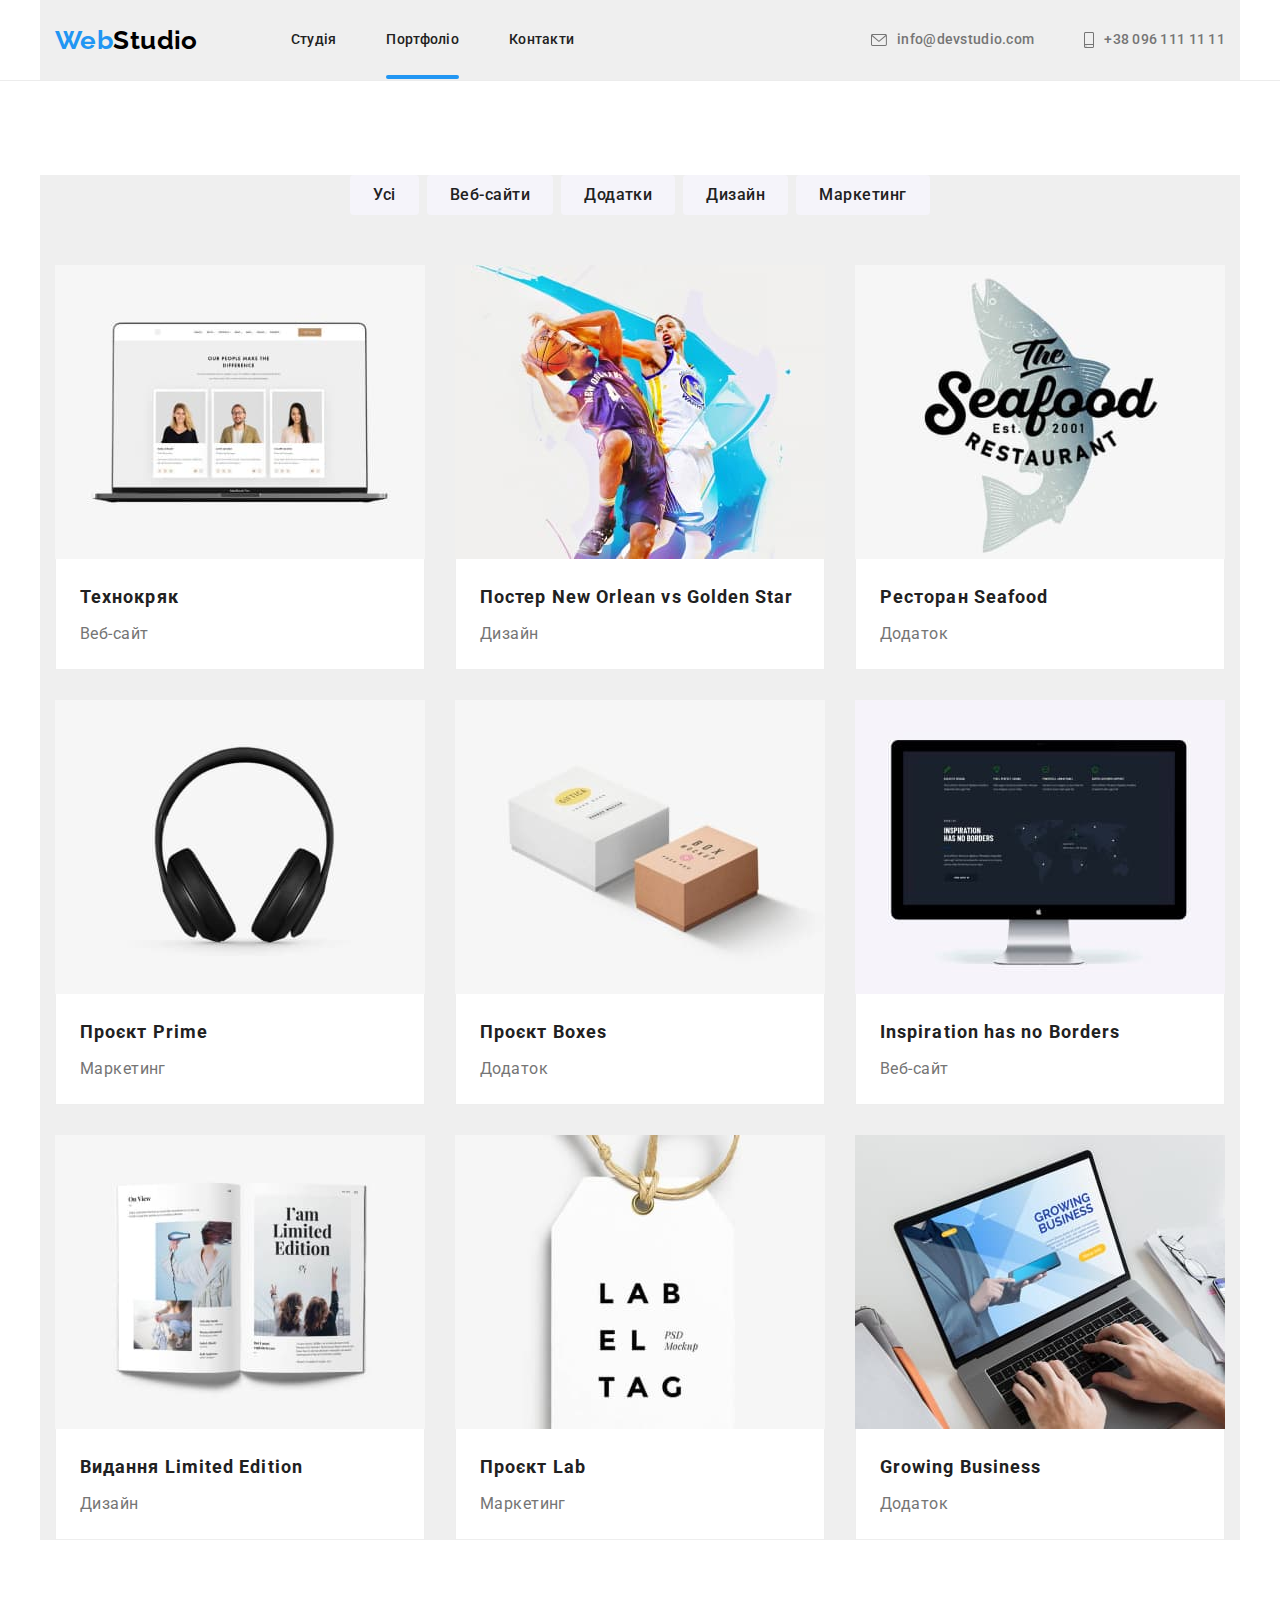
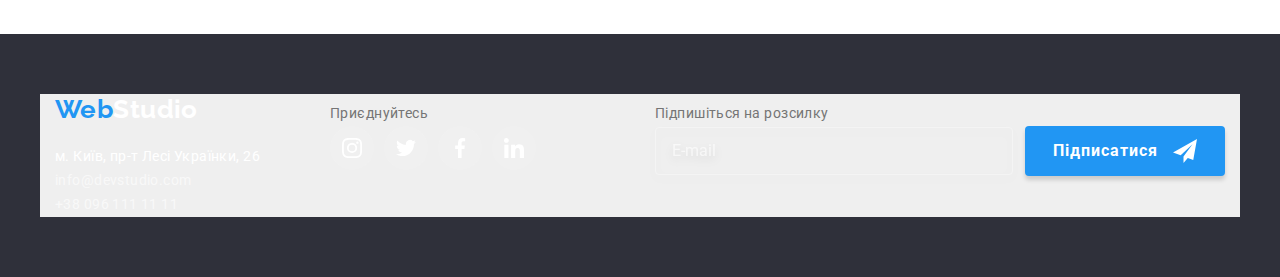
==== commit 7f8fd43d: "Revert "Створює адаптив section-hero"" ====
--- a/portfolio.html
+++ b/portfolio.html
@@ -221,8 +221,8 @@
 					</ul>
 				</address>
 			</div>
-			<div class="footer__appeal">
-				<p class="footer__header">Приєднуйтесь</p>
+			<div>
+				<p class="footer__appeal">Приєднуйтесь</p>
 				<ul class="social">
 					<li class="social__item">
 						<a href="#" class="social__link footer__link-icon">
@@ -256,7 +256,7 @@
 			</div>
 			<div class="subscription footer__subscription">
 				<form>
-					<label for="subscription" class="footer__header">Підпишіться на розсилку</label>
+					<label for="subscription" class="footer__appeal">Підпишіться на розсилку</label>
 					<div class="subscription__wrapper">
 						<input class="subscription__input" type="text" placeholder="E-mail" name="subscription" id="subscription">
 						<button type="submit" class="subscription__button">Підписатися
--- a/css/main.min.css
+++ b/css/main.min.css
@@ -1 +1 @@
-:root{--color-accent: #2196f3;--color-btn-active: #188ce8;--color-main: #757575;--color-header: #212121;--color-logo: #000000;--color-bgr-head: #ffffff;--color-bgr-main: #f5f5f5;--color-bgr-alternative: #f5f4fa;--color-bgr-hero: #c4c4c4;--color-bgr-footer: #2f303a;--color-border-section: #ececec;--color-border-card: #eeeeee;--color-border-client: #afb1b8;--color-footer-contact: rgba(255, 255, 255, 0.6);--color-gradient: rgba(47, 48, 58, 0.4);--color-bgr-icon: rgba(255, 255, 255, 0.1);--color-icon: #afb1b8;--time-animation: 250ms;--timing-function: cubic-bezier(0.4, 0, 0.2, 1)}/*! modern-normalize v1.1.0 | MIT License | https://github.com/sindresorhus/modern-normalize */*,::after,::before{box-sizing:border-box}html{-moz-tab-size:4;-o-tab-size:4;tab-size:4}html{line-height:1.15;-webkit-text-size-adjust:100%}body{margin:0}body{font-family:system-ui,-apple-system,"Segoe UI",Roboto,Helvetica,Arial,sans-serif,"Apple Color Emoji","Segoe UI Emoji"}hr{height:0;color:inherit}abbr[title]{-webkit-text-decoration:underline dotted;text-decoration:underline dotted}b,strong{font-weight:bolder}code,kbd,pre,samp{font-family:ui-monospace,SFMono-Regular,Consolas,"Liberation Mono",Menlo,monospace;font-size:1em}small{font-size:80%}sub,sup{font-size:75%;line-height:0;position:relative;vertical-align:baseline}sub{bottom:-0.25em}sup{top:-0.5em}table{text-indent:0;border-color:inherit}button,input,optgroup,select,textarea{font-family:inherit;font-size:100%;line-height:1.15;margin:0}button,select{text-transform:none}[type=button],[type=reset],[type=submit],button{-webkit-appearance:button}::-moz-focus-inner{border-style:none;padding:0}:-moz-focusring{outline:1px dotted ButtonText}:-moz-ui-invalid{box-shadow:none}legend{padding:0}progress{vertical-align:baseline}::-webkit-inner-spin-button,::-webkit-outer-spin-button{height:auto}[type=search]{-webkit-appearance:textfield;outline-offset:-2px}::-webkit-search-decoration{-webkit-appearance:none}::-webkit-file-upload-button{-webkit-appearance:button;font:inherit}summary{display:list-item}.portfolio__button,.feedback-form__submit-button,.subscription__button,.hero__button{display:inline-block;border:1px solid rgba(0,0,0,0);border-radius:4px;font-size:16px;cursor:pointer}.feedback-form__submit-button,.subscription__button,.hero__button{background-color:var(--color-accent);font-weight:700;line-height:1.88;letter-spacing:.06em;color:var(--color-bgr-head);border:none}.container{margin-top:0;margin-left:auto;margin-right:auto;margin-bottom:0}.projects,.footer__list,.clients__grid,.team__grid,.principles__grid,.social,.grid{padding:0;margin:0;list-style-type:none}.consent__checkbox,.portfolio__heading,.principles__heading{position:absolute;padding:0;margin:-1px;width:1px;height:1px;border:0;white-space:nowrap;-webkit-clip-path:inset(100%);clip-path:inset(100%);clip:rect(0 0 0 0);overflow:hidden}h1,h2,h3,h4,h5,h6,p{margin-top:0;margin-bottom:0}.link,.footer__link-address,.contact__link,.navigation__link,.logo-link{text-decoration:none;font-style:normal}body{background-color:var(--color-bgr-head);font-family:"Roboto",sans-serif;font-size:14px;line-height:1.71;letter-spacing:.03em;color:var(--color-main)}img{display:block;max-width:100%;height:auto}.main__hero{margin-left:auto;margin-right:auto}.link,.footer__link-address,.contact__link,.navigation__link{color:var(--color-main);transition:color var(--time-animation) var(--timing-function)}.link:hover,.footer__link-address:hover,.contact__link:hover,.navigation__link:hover,.link:focus,.footer__link-address:focus,.contact__link:focus,.navigation__link:focus{color:var(--color-accent)}.section-heading{font-weight:700;font-size:28px;line-height:1.18;text-align:center;color:var(--color-header)}@media screen and (min-width: 1200px){.section-heading{font-size:36px;line-height:1.28}}.current{position:relative;color:var(--color-accent)}@media screen and (min-width: 768px){.current::after{content:"";position:absolute;left:0;bottom:0;width:100%;height:4px;background-color:var(--color-accent);border-radius:2px}}.grid__item:not(:last-child){margin-right:30px}.container{padding-left:15px;padding-right:15px;background-color:#efefef}@media screen and (min-width: 480px){.container{width:480px}}@media screen and (min-width: 768px){.container{width:768px}}@media screen and (min-width: 1200px){.container{width:1200px}}.flex-container,.projects,.clients__link,.contact,.navigation,.social__link,.social,.grid{display:flex;padding:0;margin:0;justify-content:center}.logo{display:inline-block;font-family:"Raleway",sans-serif;font-weight:700;font-size:24px;line-height:1.17;color:var(--color-accent);text-decoration:none;font-style:normal}@media screen and (min-width: 1200px){.logo{font-size:26px;line-height:1.19}}.logo__header{color:var(--color-logo)}.logo__footer{color:var(--color-bgr-head)}.social__item{width:44px;height:44px}.social__item:not(:last-child){margin-right:10px}.social__icon{fill:currentColor}.social__link{align-items:center;width:100%;height:100%;border-radius:50%}.navigation__item{display:block}.navigation__item:not(:last-child){margin-right:50px}.navigation__link{padding-top:32px;padding-bottom:32px;font-weight:500;line-height:1.14;letter-spacing:.02em;color:var(--color-header)}.contact__item{display:flex;align-items:center}.contact__item:not(:last-child){margin-right:50px}.contact__link{padding-top:32px;padding-bottom:32px}.contact__text{font-weight:500;line-height:1.14;letter-spacing:.02em}.contact__bgr-icon{display:flex;align-items:center;color:var(--color-main)}.contact__icon:hover{color:var(--color-accent)}.contact__icon{display:inline-block;margin-right:10px;fill:currentColor}.header{border-bottom:1px solid var(--color-border-section)}.header__container{display:flex;align-items:center}.header__nav{display:flex;align-items:center;padding:0;margin:0}.header__navigation{margin-left:93px}.header__contact{margin-left:auto}.hero{max-width:100vw;height:400px;padding:118px 0;background-color:var(--color-bgr-hero);background-image:linear-gradient(to right, var(--color-gradient), var(--color-gradient)),url("../images/img_hero.jpg");background-position:center;background-repeat:no-repeat;background-size:cover;text-align:center}.hero__heading{margin-bottom:30px;font-weight:900;font-size:26px;line-height:1.62;letter-spacing:.06em;text-transform:uppercase;color:var(--color-bgr-head)}.hero__button{min-width:216px;padding:10px 32px;box-shadow:0;transition:background-color var(--time-animation) var(--timing-function),box-shadow var(--time-animation) var(--timing-function)}.hero__button:hover,.hero__button:focus{background-color:var(--color-btn-active);box-shadow:0px 4px 4px rgba(0,0,0,.15)}@media screen and (min-width: 1200px){.hero{padding:200px 0;height:600px}.hero__heading{font-size:44px;line-height:1.36}}.principles{padding-top:60px;padding-bottom:60px}@media screen and (min-width: 1200px){.principles{padding-top:94px;padding-bottom:94px}}.principles__grid{display:flex;padding:0;margin:0;justify-content:center;flex-direction:column;gap:30px}.principles__item{width:100%}.principles__item-header{margin-bottom:10px;font-weight:700;line-height:1.14;text-transform:uppercase;color:var(--color-header)}.principles__icon-bgr{display:flex;width:100%;height:120px;margin-bottom:30px;align-items:center;justify-content:center;background-color:var(--color-bgr-alternative);border-radius:4px}@media screen and (min-width: 768px){.principles__grid{flex-direction:row;flex-wrap:wrap}.principles__item{width:calc((100% - 30px)/2)}}@media screen and (min-width: 1200px){.principles__grid{flex-wrap:nowrap}}.work{display:none;padding-top:60px;padding-bottom:60px}@media screen and (min-width: 1200px){.work{display:contents}}@media screen and (min-width: 1200px){.work{padding-top:94px;padding-bottom:94px;padding-top:0}}.work__heading{margin-bottom:50px}.work__description{position:absolute;display:flex;align-items:center;justify-content:center;bottom:0;left:0;width:100%;height:70px;background-color:rgba(47,48,58,.8);line-height:1.14;color:var(--color-bgr-head);text-transform:uppercase;font-weight:700}.work__grid{position:relative;overflow:hidden}.team{padding-top:60px;padding-bottom:60px;background-color:var(--color-bgr-alternative)}@media screen and (min-width: 1200px){.team{padding-top:94px;padding-bottom:94px}}.team__heading{margin-bottom:30px}.team__grid{display:flex;padding:0;margin:0;justify-content:center;flex-direction:column;gap:30px}.team__card{width:100%;background-color:var(--color-bgr-head);box-shadow:0px 1px 3px rgba(0,0,0,.12),0px 1px 1px rgba(0,0,0,.14),0px 2px 1px rgba(0,0,0,.2);border-radius:0px 0px 4px 4px}.team__description{padding-top:30px;padding-bottom:24px;text-align:center}.team__name{margin-bottom:10px;font-weight:500;font-size:16px;line-height:1.19;color:var(--color-header)}.team__profession{margin-bottom:16px;font-size:16px;line-height:1.19}.team__link{background-color:var(--color-bgr-head);color:var(--color-icon);transition:background-color var(--time-animation) var(--timing-function),color var(--time-animation) var(--timing-function)}.team__link:hover,.team__link:focus{background-color:var(--color-accent);color:var(--color-bgr-head)}@media screen and (min-width: 768px){.team__grid{flex-direction:row;flex-wrap:wrap}.team__card{width:calc((100% - 30px)/2)}}@media screen and (min-width: 1200px){.team__heading{margin-bottom:50px}.team__description{padding-bottom:30px}.team__grid{flex-wrap:nowrap}}.team__link:hover .social__icon,.team__link:focus .social__icon{fill:var(--color-bgr-head)}.clients{padding-top:60px;padding-bottom:60px}@media screen and (min-width: 1200px){.clients{padding-top:94px;padding-bottom:94px}}.clients__heading{margin-bottom:30px}.clients__grid{display:flex;padding:0;margin:0;justify-content:center;flex-direction:column;gap:30px}.clients__item{width:100%;height:92px;box-sizing:border-box}.clients__link{align-items:center;width:100%;height:100%;color:var(--color-icon);border:1px solid var(--color-border-client);border-radius:4px;transition:border var(--time-animation) var(--timing-function),color var(--time-animation) var(--timing-function)}.clients__link:hover,.clients__link:focus{border:1px solid var(--color-accent);color:var(--color-accent)}.clients__icon{fill:currentColor}@media screen and (min-width: 480px){.clients__grid{flex-direction:row;flex-wrap:wrap}.clients__item{width:calc((100% - 30px)/2)}}@media screen and (min-width: 768px){.clients__item{width:calc((100% - 60px)/3)}}@media screen and (min-width: 1200px){.clients__heading{margin-bottom:50px}.clients__grid{flex-wrap:nowrap}}.footer{padding:60px 0;background-color:var(--color-bgr-footer);text-align:center}.footer__address,.footer__appeal{margin-bottom:60px}.footer__logo{margin-bottom:20px}.footer__header{display:block;margin-bottom:20px;font-weight:700;line-height:1.14;text-transform:uppercase;color:var(--color-bgr-head)}.footer__link-address{color:var(--color-bgr-head);transition:color var(--time-animation) var(--timing-function)}.footer__link-address:hover,.footer__link-address:focus{color:var(--color-accent)}.footer__text{color:var(--color-bgr-head)}.footer__contact{color:var(--color-footer-contact)}.footer__link-icon{background-color:var(--color-bgr-icon);color:var(--color-bgr-head);transition:background-color var(--time-animation) var(--timing-function),color var(--time-animation) var(--timing-function)}.footer__link-icon:hover,.footer__link-icon:focus{background-color:var(--color-accent)}@media screen and (min-width: 768px){.footer__container{display:flex;flex-wrap:wrap;justify-content:center;align-items:baseline}.footer__address{margin-right:165px;margin-bottom:60px}}@media screen and (min-width: 1200px){.footer{text-align:left}.footer__address{margin-right:70px;margin-bottom:0}.footer__appeal{margin:0}.footer__subscription{margin-left:auto}}.footer__link-icon:hover .social__icon,.footer__link-icon:focus .social__icon{fill:var(--color-bgr-head)}.subscription__input{padding:15px;padding-left:16px;margin-bottom:20px;width:100%;font-family:inherit;background-color:rgba(33,150,243,0);color:var(--color-bgr-head);border:1px solid rgba(255,255,255,.3);filter:drop-shadow(0px 4px 4px rgba(0, 0, 0, 0.15));border-radius:4px}.subscription__input::-moz-placeholder{font-size:16px;line-height:1.25;color:rgba(255,255,255,.6)}.subscription__input:-ms-input-placeholder{font-size:16px;line-height:1.25;color:rgba(255,255,255,.6)}.subscription__input::placeholder{font-size:16px;line-height:1.25;color:rgba(255,255,255,.6)}.subscription__icon{position:absolute;top:50%;right:28px;transform:translateY(-50%)}.subscription__button{position:relative;min-width:200px;padding:10px 28px;text-align:left;box-shadow:0px 4px 4px rgba(0,0,0,.15)}.subscription__button:hover,.subscription__button:focus{background-color:var(--color-accent)}@media screen and (min-width: 768px){.subscription__input{display:block;width:450px}}@media screen and (min-width: 1200px){.subscription__input{margin-right:12px;margin-bottom:0;width:358px}.subscription__wrapper{display:flex;justify-content:center;align-items:center}}.portfolio{padding-top:60px;padding-bottom:60px;padding-top:40px}@media screen and (min-width: 1200px){.portfolio{padding-top:94px;padding-bottom:94px}}.portfolio__grid-button{margin-bottom:50px}.portfolio__item:not(:last-child){margin-right:8px}.portfolio__button{padding:6px 22px;background-color:var(--color-bgr-alternative);font-weight:500;line-height:1.63;letter-spacing:.03em;color:var(--color-header);box-shadow:0;transition:background-color var(--time-animation) var(--timing-function),color var(--time-animation) var(--timing-function),box-shadow var(--time-animation) var(--timing-function)}.portfolio__button:hover,.portfolio__button:focus{background-color:var(--color-accent);color:var(--color-bgr-head);box-shadow:0px 3px 1px rgba(0,0,0,.1),0px 1px 2px rgba(0,0,0,.08),0px 2px 2px rgba(0,0,0,.12)}.projects{flex-wrap:wrap}.projects__item{width:calc((100% - 60px)/3);background-color:var(--color-bgr-head)}.projects__item:not(:nth-child(3n)){margin-right:30px}.projects__item:not(:nth-last-child(-n+3)){margin-bottom:30px}.projects__relation{position:relative;overflow:hidden}.projects__link{display:block;width:100%;height:100%;text-decoration:none;font-style:normal;box-shadow:0;transition:box-shadow var(--time-animation) var(--timing-function)}.projects__description{padding:20px 24px;border-right:1px solid var(--color-border-card);border-bottom:1px solid var(--color-border-card);border-left:1px solid var(--color-border-card)}.projects__name{margin-bottom:4px;font-weight:700;font-size:18px;line-height:2;letter-spacing:.06em;color:var(--color-header)}.projects__application{font-size:16px;line-height:1.88;color:var(--color-main)}.projects__link:hover,.projects__link:focus{box-shadow:0px 1px 1px rgba(0,0,0,.12),0px 4px 4px rgba(0,0,0,.06),1px 4px 6px rgba(0,0,0,.16)}.projects__text{position:absolute;display:flex;align-items:center;top:0;left:0;width:100%;height:100%;padding:24px;background-color:rgba(33,150,243,.9);font-size:18px;line-height:1.56;color:var(--color-bgr-head);transform:translateY(100%);opacity:0;transition:transform var(--time-animation) var(--timing-function),opacity var(--time-animation) var(--timing-function)}.projects__link:hover .projects__text,.projects__link:focus .projects__text{transform:translateY(0);opacity:1}.field{display:flex;flex-direction:column;width:100%}.field__box{display:flex;flex-direction:column;position:relative;width:100%}.field__input{padding:11px;padding-left:42px;border:1px solid rgba(33,33,33,.2)}.field__active{border-radius:4px;transition:border var(--time-animation) var(--timing-function)}.field__active:hover,.field__active:focus{outline:none;border:1px solid var(--color-accent)}.field__icon{position:absolute;top:50%;left:12px;fill:var(--color-header);transform:translateY(-50%);transition:fill var(--time-animation) var(--timing-function)}.field__last{margin-bottom:20px}.field__placeholder{padding:11px 16px;border:1px solid rgba(33,33,33,.2);border-radius:4px;resize:none;transition:border var(--time-animation) var(--timing-function)}.field__placeholder::-moz-placeholder{font-size:14px;line-height:1.14;letter-spacing:.01em;color:rgba(117,117,117,.5)}.field__placeholder:-ms-input-placeholder{font-size:14px;line-height:1.14;letter-spacing:.01em;color:rgba(117,117,117,.5)}.field__placeholder::placeholder{font-size:14px;line-height:1.14;letter-spacing:.01em;color:rgba(117,117,117,.5)}@media screen and (min-width: 1200px){.field__placeholder::-moz-placeholder{font-size:12px;line-height:1.17}.field__placeholder:-ms-input-placeholder{font-size:12px;line-height:1.17}.field__placeholder::placeholder{font-size:12px;line-height:1.17}}.field__input:hover+.field__icon,.field__input:focus+.field__icon{fill:var(--color-accent)}.form-field label{margin-bottom:4px;font-size:12px;line-height:1.17;letter-spacing:.01em;color:var(--color-main)}.consent__checkbox:checked+.consent__label>.consent__icon{border:none}.consent__checkbox:checked+.consent__label .consent__svg{fill:var(--color-accent)}.consent__label{display:flex;justify-content:center;align-items:center;font-size:12px;line-height:1.17}@media screen and (min-width: 1200px){.consent__label{font-size:14px;line-height:1.71}}.consent__icon{display:flex;justify-content:center;align-items:center;margin-right:8px;width:16px;height:16px;border:2px solid var(--color-header);border-radius:2px;transition:border var(--time-animation) var(--timing-function)}.consent__svg{fill:rgba(0,0,0,0);transition:fill var(--time-animation) var(--timing-function)}.consent__text{margin-right:4px}.consent__link{color:var(--color-accent)}.backdrop{position:fixed;top:0;left:0;width:100%;height:100%;background-color:rgba(0,0,0,.2);opacity:1;transition:opacity var(--time-animation) var(--timing-function)}.is-hidden{pointer-events:none;opacity:0}.backdrop.is-hidden .feedback-form{opacity:0;transform:translate(-50%, -50%) scale(0)}.feedback-form{display:flex;flex-direction:column;position:absolute;top:50%;left:50%;width:100vw;max-width:450px;padding:40px;font-family:inherit;justify-content:center;align-items:center;background:var(--color-bgr-head);box-shadow:0px 1px 3px rgba(0,0,0,.12),0px 1px 1px rgba(0,0,0,.14),0px 2px 1px rgba(0,0,0,.2);border-radius:4px;opacity:1;transform:translate(-50%, -50%) scale(1);transition:opacity var(--time-animation) var(--timing-function) var(--time-animation),transform var(--time-animation) var(--timing-function) var(--time-animation)}.feedback-form__header{margin-bottom:12px;text-align:center;font-weight:700;font-size:20px;line-height:1.15;color:var(--color-header)}.feedback-form__submit-button{min-width:200px;padding:10px 52px;box-shadow:0px 4px 4px rgba(0,0,0,.15);transition:background-color var(--time-animation) var(--timing-function)}.feedback-form__submit-button:hover,.feedback-form__submit-button:focus{background-color:var(--color-btn-active)}.feedback-form__close-button{display:flex;position:absolute;justify-content:center;align-items:center;top:8px;right:8px;width:30px;height:30px;background:var(--color-bgr-head);border:1px solid rgba(0,0,0,.1);border-radius:50%;cursor:pointer;color:var(--color-logo);transition:color var(--time-animation) var(--timing-function)}.feedback-form__close-button:hover,.feedback-form__close-button:focus{color:var(--color-accent)}.feedback-form__close-icon{fill:currentColor}@media screen and (min-width: 1200px){.feedback-form{top:50%;left:50%;max-width:528px}}.field{margin-bottom:10px}.consent{margin-bottom:30px}/*# sourceMappingURL=main.min.css.map */+:root{--color-accent: #2196f3;--color-btn-active: #188ce8;--color-main: #757575;--color-header: #212121;--color-logo: #000000;--color-bgr-head: #ffffff;--color-bgr-main: #f5f5f5;--color-bgr-alternative: #f5f4fa;--color-bgr-hero: #c4c4c4;--color-bgr-footer: #2f303a;--color-border-section: #ececec;--color-border-card: #eeeeee;--color-border-client: #afb1b8;--color-footer-contact: rgba(255, 255, 255, 0.6);--color-gradient: rgba(47, 48, 58, 0.4);--color-bgr-icon: rgba(255, 255, 255, 0.1);--color-icon: #afb1b8;--time-animation: 250ms;--timing-function: cubic-bezier(0.4, 0, 0.2, 1)}/*! modern-normalize v1.1.0 | MIT License | https://github.com/sindresorhus/modern-normalize */*,::after,::before{box-sizing:border-box}html{-moz-tab-size:4;-o-tab-size:4;tab-size:4}html{line-height:1.15;-webkit-text-size-adjust:100%}body{margin:0}body{font-family:system-ui,-apple-system,"Segoe UI",Roboto,Helvetica,Arial,sans-serif,"Apple Color Emoji","Segoe UI Emoji"}hr{height:0;color:inherit}abbr[title]{-webkit-text-decoration:underline dotted;text-decoration:underline dotted}b,strong{font-weight:bolder}code,kbd,pre,samp{font-family:ui-monospace,SFMono-Regular,Consolas,"Liberation Mono",Menlo,monospace;font-size:1em}small{font-size:80%}sub,sup{font-size:75%;line-height:0;position:relative;vertical-align:baseline}sub{bottom:-0.25em}sup{top:-0.5em}table{text-indent:0;border-color:inherit}button,input,optgroup,select,textarea{font-family:inherit;font-size:100%;line-height:1.15;margin:0}button,select{text-transform:none}[type=button],[type=reset],[type=submit],button{-webkit-appearance:button}::-moz-focus-inner{border-style:none;padding:0}:-moz-focusring{outline:1px dotted ButtonText}:-moz-ui-invalid{box-shadow:none}legend{padding:0}progress{vertical-align:baseline}::-webkit-inner-spin-button,::-webkit-outer-spin-button{height:auto}[type=search]{-webkit-appearance:textfield;outline-offset:-2px}::-webkit-search-decoration{-webkit-appearance:none}::-webkit-file-upload-button{-webkit-appearance:button;font:inherit}summary{display:list-item}.portfolio__button,.feedback-form__submit-button,.subscription__button,.hero__button{display:inline-block;border:1px solid rgba(0,0,0,0);border-radius:4px;font-size:16px;cursor:pointer}.feedback-form__submit-button,.subscription__button,.hero__button{background-color:var(--color-accent);font-weight:700;line-height:1.88;letter-spacing:.06em;color:var(--color-bgr-head);border:none}.container{margin-top:0;margin-left:auto;margin-right:auto;margin-bottom:0}.projects,.footer__list,.clients__grid,.team__grid,.principles__grid,.social,.grid{padding:0;margin:0;list-style-type:none}.consent__checkbox,.portfolio__heading,.principles__heading{position:absolute;padding:0;margin:-1px;width:1px;height:1px;border:0;white-space:nowrap;-webkit-clip-path:inset(100%);clip-path:inset(100%);clip:rect(0 0 0 0);overflow:hidden}h1,h2,h3,h4,h5,h6,p{margin-top:0;margin-bottom:0}.link,.footer__link-address,.contact__link,.navigation__link,.logo-link{text-decoration:none;font-style:normal}body{background-color:var(--color-bgr-head);font-family:"Roboto",sans-serif;font-size:14px;line-height:1.71;letter-spacing:.03em;color:var(--color-main)}img{display:block;max-width:100%;height:auto}.main__hero{margin-left:auto;margin-right:auto}.link,.footer__link-address,.contact__link,.navigation__link{color:var(--color-main);transition:color var(--time-animation) var(--timing-function)}.link:hover,.footer__link-address:hover,.contact__link:hover,.navigation__link:hover,.link:focus,.footer__link-address:focus,.contact__link:focus,.navigation__link:focus{color:var(--color-accent)}.section-heading{font-weight:700;font-size:28px;line-height:1.18;text-align:center;color:var(--color-header)}@media screen and (min-width: 1200px){.section-heading{font-size:36px;line-height:1.28}}.current{position:relative;color:var(--color-accent)}@media screen and (min-width: 768px){.current::after{content:"";position:absolute;left:0;bottom:0;width:100%;height:4px;background-color:var(--color-accent);border-radius:2px}}.grid__item:not(:last-child){margin-right:30px}.container{padding-left:15px;padding-right:15px;background-color:#efefef}@media screen and (min-width: 480px){.container{width:480px}}@media screen and (min-width: 768px){.container{width:768px}}@media screen and (min-width: 1200px){.container{width:1200px}}.flex-container,.projects,.clients__link,.contact,.navigation,.social__link,.social,.grid{display:flex;padding:0;margin:0;justify-content:center}.logo{display:inline-block;font-family:"Raleway",sans-serif;font-weight:700;font-size:24px;line-height:1.17;color:var(--color-accent);text-decoration:none;font-style:normal}@media screen and (min-width: 1200px){.logo{font-size:26px;line-height:1.19}}.logo__header{color:var(--color-logo)}.logo__footer{color:var(--color-bgr-head)}.social__item{width:44px;height:44px}.social__item:not(:last-child){margin-right:10px}.social__icon{fill:currentColor}.social__link{align-items:center;width:100%;height:100%;border-radius:50%}.navigation__item{display:block}.navigation__item:not(:last-child){margin-right:50px}.navigation__link{padding-top:32px;padding-bottom:32px;font-weight:500;line-height:1.14;letter-spacing:.02em;color:var(--color-header)}.contact__item{display:flex;align-items:center}.contact__item:not(:last-child){margin-right:50px}.contact__link{padding-top:32px;padding-bottom:32px}.contact__text{font-weight:500;line-height:1.14;letter-spacing:.02em}.contact__bgr-icon{display:flex;align-items:center;color:var(--color-main)}.contact__icon:hover{color:var(--color-accent)}.contact__icon{display:inline-block;margin-right:10px;fill:currentColor}.header{border-bottom:1px solid var(--color-border-section)}.header__container{display:flex;align-items:center}.header__nav{display:flex;align-items:center;padding:0;margin:0}.header__navigation{margin-left:93px}.header__contact{margin-left:auto}.hero{max-width:100vw;height:600px;padding:200px 0;background-color:var(--color-bgr-hero);background-image:linear-gradient(to right, var(--color-gradient), var(--color-gradient)),url("../images/img_hero.jpg");background-position:center;background-repeat:no-repeat;background-size:cover;text-align:center}.hero__heading{margin-bottom:30px;font-weight:900;font-size:44px;line-height:1.36;letter-spacing:.06em;text-transform:uppercase;color:var(--color-bgr-head)}.hero__button{min-width:216px;padding:10px 32px;box-shadow:0;transition:background-color var(--time-animation) var(--timing-function),box-shadow var(--time-animation) var(--timing-function)}.hero__button:hover,.hero__button:focus{background-color:var(--color-btn-active);box-shadow:0px 4px 4px rgba(0,0,0,.15)}.principles{padding-top:60px;padding-bottom:60px}@media screen and (min-width: 1200px){.principles{padding-top:94px;padding-bottom:94px}}.principles__item{width:100%}.principles__item:not(:last-child){margin-bottom:30px}.principles__item-header{margin-bottom:10px;font-weight:700;line-height:1.14;text-transform:uppercase;color:var(--color-header)}.principles__icon-bgr{display:flex;width:100%;height:120px;margin-bottom:30px;align-items:center;justify-content:center;background-color:var(--color-bgr-alternative);border-radius:4px}@media screen and (min-width: 480px){.principles__item:not(:last-child){margin-bottom:30px}}@media screen and (min-width: 768px){.principles__grid{display:flex;padding:0;margin:0;justify-content:center;flex-wrap:wrap}.principles__item{width:calc((100% - 30px)/2)}.principles__item:not(:nth-child(2n)){margin-right:30px}.principles__item:not(:last-child){margin-bottom:0}.principles__item:not(:nth-last-child(-n+2)){margin-bottom:30px}}@media screen and (min-width: 1200px){.principles__grid{flex-wrap:nowrap}.principles__item:not(:nth-last-child(-n+2)){margin-bottom:0}.principles__item:not(:last-child){margin-right:30px}}.work{display:none;padding-top:60px;padding-bottom:60px}@media screen and (min-width: 1200px){.work{display:contents}}@media screen and (min-width: 1200px){.work{padding-top:94px;padding-bottom:94px;padding-top:0}}.work__heading{margin-bottom:50px}.work__description{position:absolute;display:flex;align-items:center;justify-content:center;bottom:0;left:0;width:100%;height:70px;background-color:rgba(47,48,58,.8);line-height:1.14;color:var(--color-bgr-head);text-transform:uppercase;font-weight:700}.work__grid{position:relative;overflow:hidden}.team{padding-top:60px;padding-bottom:60px;background-color:var(--color-bgr-alternative)}@media screen and (min-width: 1200px){.team{padding-top:94px;padding-bottom:94px}}.team__heading{margin-bottom:30px}.team__card{width:100%;background-color:var(--color-bgr-head);box-shadow:0px 1px 3px rgba(0,0,0,.12),0px 1px 1px rgba(0,0,0,.14),0px 2px 1px rgba(0,0,0,.2);border-radius:0px 0px 4px 4px}.team__card:not(:last-child){margin-bottom:30px}.team__description{padding-top:30px;padding-bottom:24px;text-align:center}.team__name{margin-bottom:10px;font-weight:500;font-size:16px;line-height:1.19;color:var(--color-header)}.team__profession{margin-bottom:16px;font-size:16px;line-height:1.19}.team__link{background-color:var(--color-bgr-head);color:var(--color-icon);transition:background-color var(--time-animation) var(--timing-function),color var(--time-animation) var(--timing-function)}.team__link:hover,.team__link:focus{background-color:var(--color-accent);color:var(--color-bgr-head)}.team__link:hover .social__icon,.team__link:focus .social__icon{fill:var(--color-bgr-head)}@media screen and (min-width: 768px){.team__grid{display:flex;padding:0;margin:0;justify-content:center;flex-wrap:wrap}.team__card{width:calc((100% - 30px)/2)}.team__card:not(:nth-child(2n)){margin-right:30px}.team__card:not(:last-child){margin-bottom:0}.team__card:not(:nth-last-child(-n+2)){margin-bottom:30px}}@media screen and (min-width: 1200px){.team__heading{margin-bottom:50px}.team__description{padding-bottom:30px}.team__grid{flex-wrap:nowrap}.team__card:not(:nth-last-child(-n+2)){margin-bottom:0}.team__card:not(:last-child){margin-right:30px}}.clients{padding-top:60px;padding-bottom:60px}@media screen and (min-width: 1200px){.clients{padding-top:94px;padding-bottom:94px}}.clients__heading{margin-bottom:30px}.clients__grid{display:flex;padding:0;margin:0;justify-content:center;flex-direction:column;gap:30px}.clients__item{width:100%;height:92px;box-sizing:border-box}.clients__link{align-items:center;width:100%;height:100%;color:var(--color-icon);border:1px solid var(--color-border-client);border-radius:4px;transition:border var(--time-animation) var(--timing-function),color var(--time-animation) var(--timing-function)}.clients__link:hover,.clients__link:focus{border:1px solid var(--color-accent);color:var(--color-accent)}.clients__icon{fill:currentColor}@media screen and (min-width: 480px){.clients__grid{flex-direction:row;flex-wrap:wrap}.clients__item{margin:0;width:calc((100% - 30px)/2)}}@media screen and (min-width: 768px){.clients__item{margin:0;width:calc((100% - 60px)/3)}}@media screen and (min-width: 1200px){.clients__heading{margin-bottom:50px}.clients__grid{flex-wrap:nowrap}}.footer{padding:60px 0;background-color:var(--color-bgr-footer);text-align:center}.footer__address,.footer__appeal{margin-bottom:60px}.footer__logo{margin-bottom:20px}.footer__header{display:block;margin-bottom:20px;font-weight:700;line-height:1.14;text-transform:uppercase;color:var(--color-bgr-head)}.footer__link-address{color:var(--color-bgr-head);transition:color var(--time-animation) var(--timing-function)}.footer__link-address:hover,.footer__link-address:focus{color:var(--color-accent)}.footer__text{color:var(--color-bgr-head)}.footer__contact{color:var(--color-footer-contact)}.footer__link-icon{background-color:var(--color-bgr-icon);color:var(--color-bgr-head);transition:background-color var(--time-animation) var(--timing-function),color var(--time-animation) var(--timing-function)}.footer__link-icon:hover,.footer__link-icon:focus{background-color:var(--color-accent)}@media screen and (min-width: 768px){.footer__container{display:flex;flex-wrap:wrap;justify-content:center;align-items:baseline}.footer__address{margin-right:165px;margin-bottom:60px}}@media screen and (min-width: 1200px){.footer{text-align:left}.footer__address{margin-right:70px;margin-bottom:0}.footer__appeal{margin:0}.footer__subscription{margin-left:auto}}.footer__link-icon:hover .social__icon,.footer__link-icon:focus .social__icon{fill:var(--color-bgr-head)}.subscription__input{padding:15px;padding-left:16px;margin-bottom:20px;width:100%;font-family:inherit;background-color:rgba(33,150,243,0);color:var(--color-bgr-head);border:1px solid rgba(255,255,255,.3);filter:drop-shadow(0px 4px 4px rgba(0, 0, 0, 0.15));border-radius:4px}.subscription__input::-moz-placeholder{font-size:16px;line-height:1.25;color:rgba(255,255,255,.6)}.subscription__input:-ms-input-placeholder{font-size:16px;line-height:1.25;color:rgba(255,255,255,.6)}.subscription__input::placeholder{font-size:16px;line-height:1.25;color:rgba(255,255,255,.6)}.subscription__icon{position:absolute;top:50%;right:28px;transform:translateY(-50%)}.subscription__button{position:relative;min-width:200px;padding:10px 28px;text-align:left;box-shadow:0px 4px 4px rgba(0,0,0,.15)}.subscription__button:hover,.subscription__button:focus{background-color:var(--color-accent)}@media screen and (min-width: 768px){.subscription__input{display:block;width:450px}}@media screen and (min-width: 1200px){.subscription__input{margin-right:12px;margin-bottom:0;width:358px}.subscription__wrapper{display:flex;justify-content:center;align-items:center}}.portfolio{padding-top:60px;padding-bottom:60px;padding-top:40px}@media screen and (min-width: 1200px){.portfolio{padding-top:94px;padding-bottom:94px}}.portfolio__grid-button{margin-bottom:50px}.portfolio__item:not(:last-child){margin-right:8px}.portfolio__button{padding:6px 22px;background-color:var(--color-bgr-alternative);font-weight:500;line-height:1.63;letter-spacing:.03em;color:var(--color-header);box-shadow:0;transition:background-color var(--time-animation) var(--timing-function),color var(--time-animation) var(--timing-function),box-shadow var(--time-animation) var(--timing-function)}.portfolio__button:hover,.portfolio__button:focus{background-color:var(--color-accent);color:var(--color-bgr-head);box-shadow:0px 3px 1px rgba(0,0,0,.1),0px 1px 2px rgba(0,0,0,.08),0px 2px 2px rgba(0,0,0,.12)}.projects{flex-wrap:wrap}.projects__item{width:calc((100% - 60px)/3);background-color:var(--color-bgr-head)}.projects__item:not(:nth-child(3n)){margin-right:30px}.projects__item:not(:nth-last-child(-n+3)){margin-bottom:30px}.projects__relation{position:relative;overflow:hidden}.projects__link{display:block;width:100%;height:100%;text-decoration:none;font-style:normal;box-shadow:0;transition:box-shadow var(--time-animation) var(--timing-function)}.projects__description{padding:20px 24px;border-right:1px solid var(--color-border-card);border-bottom:1px solid var(--color-border-card);border-left:1px solid var(--color-border-card)}.projects__name{margin-bottom:4px;font-weight:700;font-size:18px;line-height:2;letter-spacing:.06em;color:var(--color-header)}.projects__application{font-size:16px;line-height:1.88;color:var(--color-main)}.projects__link:hover,.projects__link:focus{box-shadow:0px 1px 1px rgba(0,0,0,.12),0px 4px 4px rgba(0,0,0,.06),1px 4px 6px rgba(0,0,0,.16)}.projects__text{position:absolute;display:flex;align-items:center;top:0;left:0;width:100%;height:100%;padding:24px;background-color:rgba(33,150,243,.9);font-size:18px;line-height:1.56;color:var(--color-bgr-head);transform:translateY(100%);opacity:0;transition:transform var(--time-animation) var(--timing-function),opacity var(--time-animation) var(--timing-function)}.projects__link:hover .projects__text,.projects__link:focus .projects__text{transform:translateY(0);opacity:1}.field{display:flex;flex-direction:column;width:100%}.field__box{display:flex;flex-direction:column;position:relative;width:100%}.field__input{padding:11px;padding-left:42px;border:1px solid rgba(33,33,33,.2)}.field__active{border-radius:4px;transition:border var(--time-animation) var(--timing-function)}.field__active:hover,.field__active:focus{outline:none;border:1px solid var(--color-accent)}.field__icon{position:absolute;top:50%;left:12px;fill:var(--color-header);transform:translateY(-50%);transition:fill var(--time-animation) var(--timing-function)}.field__last{margin-bottom:20px}.field__placeholder{padding:11px 16px;border:1px solid rgba(33,33,33,.2);border-radius:4px;resize:none;transition:border var(--time-animation) var(--timing-function)}.field__placeholder::-moz-placeholder{font-size:12px;line-height:1.17;letter-spacing:.01em;color:rgba(117,117,117,.5)}.field__placeholder:-ms-input-placeholder{font-size:12px;line-height:1.17;letter-spacing:.01em;color:rgba(117,117,117,.5)}.field__placeholder::placeholder{font-size:12px;line-height:1.17;letter-spacing:.01em;color:rgba(117,117,117,.5)}.field__input:hover+.field__icon,.field__input:focus+.field__icon{fill:var(--color-accent)}.form-field label{margin-bottom:4px;font-size:12px;line-height:1.17;letter-spacing:.01em;color:var(--color-main)}.consent__checkbox:checked+.consent__label>.consent__icon{border:none}.consent__checkbox:checked+.consent__label .consent__svg{fill:var(--color-accent)}.consent__label{display:flex;justify-content:center;align-items:center}.consent__icon{display:flex;justify-content:center;align-items:center;margin-right:8px;width:16px;height:16px;border:2px solid var(--color-header);border-radius:2px;transition:border var(--time-animation) var(--timing-function)}.consent__svg{fill:rgba(0,0,0,0);transition:fill var(--time-animation) var(--timing-function)}.consent__text{margin-right:4px}.consent__link{color:var(--color-accent)}.backdrop{position:fixed;top:0;left:0;width:100%;height:100%;background-color:rgba(0,0,0,.2);opacity:1;transition:opacity var(--time-animation) var(--timing-function)}.is-hidden{pointer-events:none;opacity:0}.backdrop.is-hidden .feedback-form{opacity:0;transform:translate(-50%, -50%) scale(0)}.feedback-form{display:flex;flex-direction:column;position:absolute;top:50%;left:50%;width:528px;padding:40px;font-family:inherit;justify-content:center;align-items:center;background:var(--color-bgr-head);box-shadow:0px 1px 3px rgba(0,0,0,.12),0px 1px 1px rgba(0,0,0,.14),0px 2px 1px rgba(0,0,0,.2);border-radius:4px;opacity:1;transform:translate(-50%, -50%) scale(1);transition:opacity var(--time-animation) var(--timing-function) var(--time-animation),transform var(--time-animation) var(--timing-function) var(--time-animation)}.feedback-form__header{margin-bottom:12px;font-weight:700;font-size:20px;line-height:1.15;color:var(--color-header)}.feedback-form__submit-button{min-width:200px;padding:10px 52px;box-shadow:0px 4px 4px rgba(0,0,0,.15);transition:background-color var(--time-animation) var(--timing-function)}.feedback-form__submit-button:hover,.feedback-form__submit-button:focus{background-color:var(--color-btn-active)}.feedback-form__close-button{display:flex;position:absolute;justify-content:center;align-items:center;top:8px;right:8px;width:30px;height:30px;background:var(--color-bgr-head);border:1px solid rgba(0,0,0,.1);border-radius:50%;cursor:pointer;color:var(--color-logo);transition:color var(--time-animation) var(--timing-function)}.feedback-form__close-button:hover,.feedback-form__close-button:focus{color:var(--color-accent)}.feedback-form__close-icon{fill:currentColor}.field{margin-bottom:10px}.consent{margin-bottom:30px}/*# sourceMappingURL=main.min.css.map */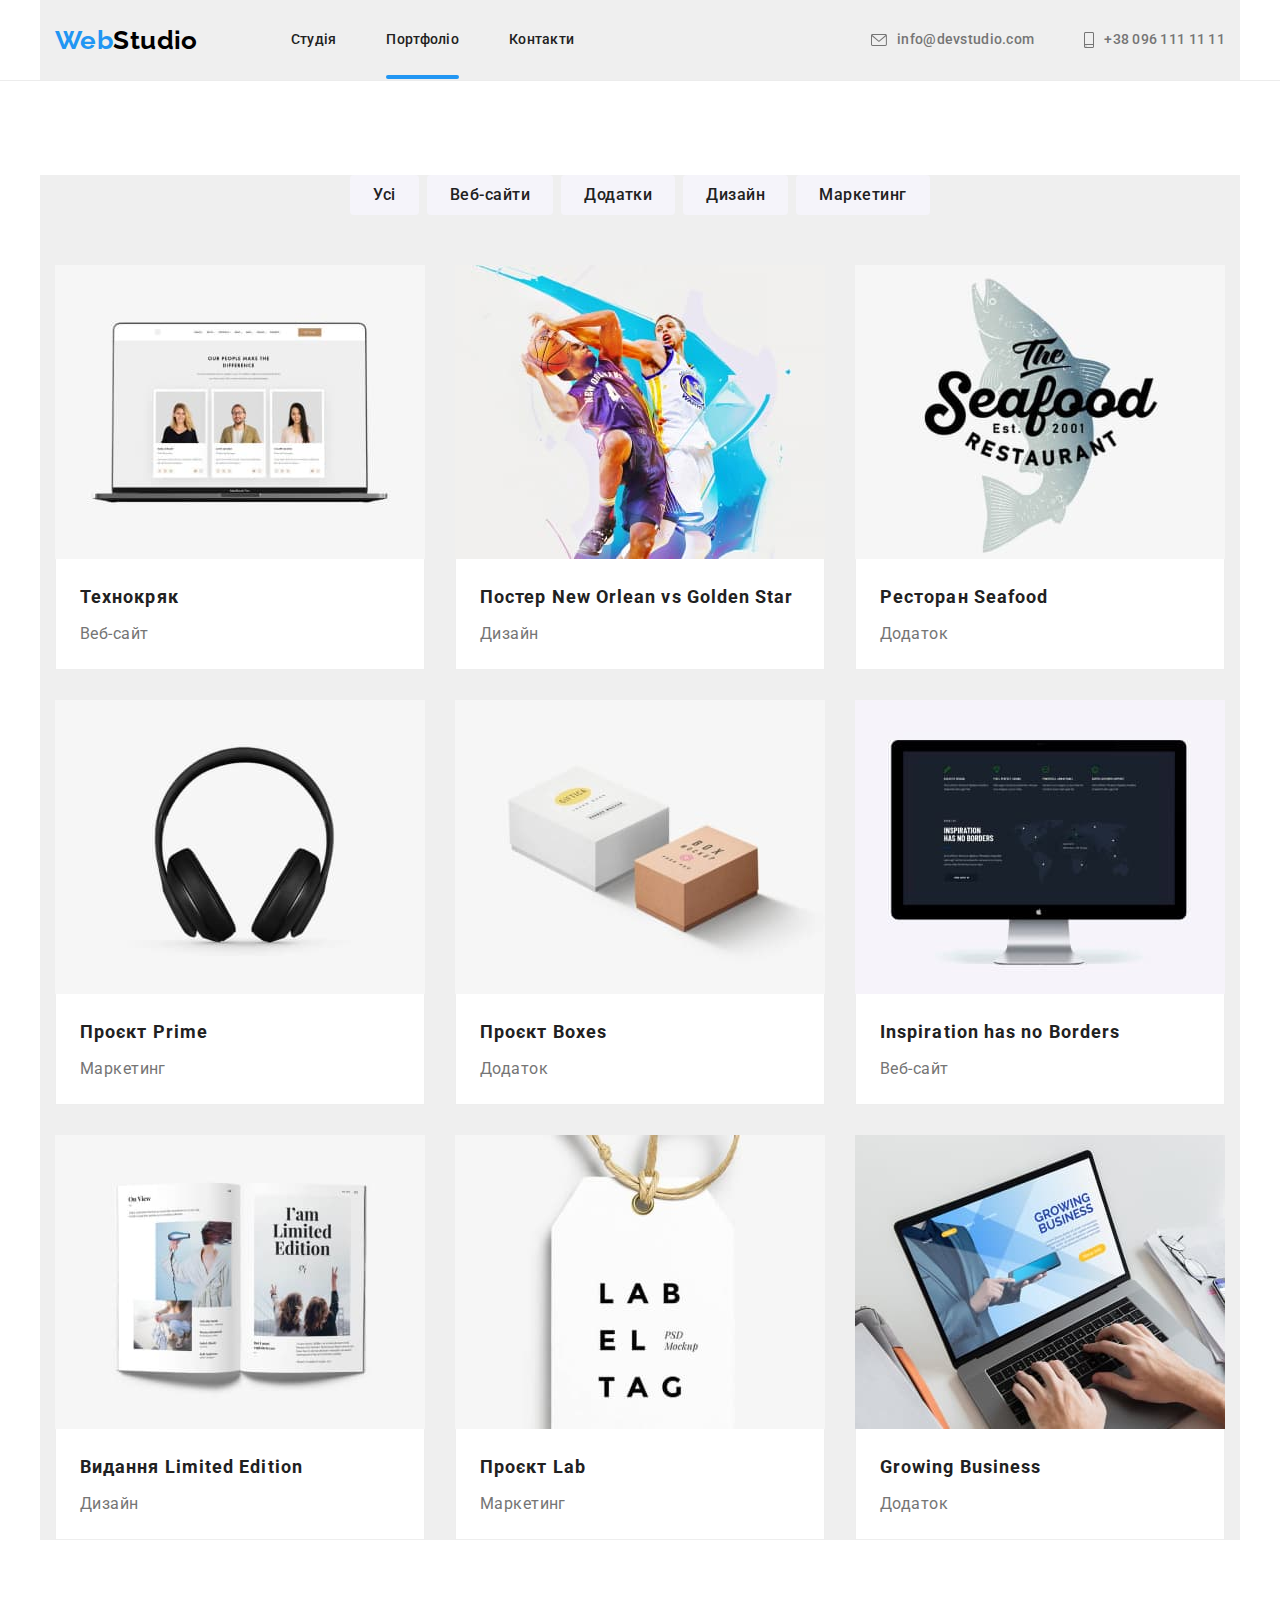
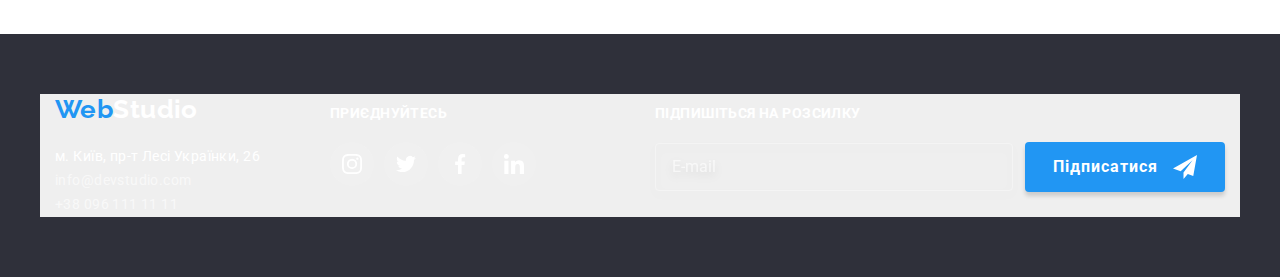
==== commit 85eed134: "Revert "Revert "Створює адаптив section-hero""" ====
--- a/portfolio.html
+++ b/portfolio.html
@@ -221,8 +221,8 @@
 					</ul>
 				</address>
 			</div>
-			<div>
-				<p class="footer__appeal">Приєднуйтесь</p>
+			<div class="footer__appeal">
+				<p class="footer__header">Приєднуйтесь</p>
 				<ul class="social">
 					<li class="social__item">
 						<a href="#" class="social__link footer__link-icon">
@@ -256,7 +256,7 @@
 			</div>
 			<div class="subscription footer__subscription">
 				<form>
-					<label for="subscription" class="footer__appeal">Підпишіться на розсилку</label>
+					<label for="subscription" class="footer__header">Підпишіться на розсилку</label>
 					<div class="subscription__wrapper">
 						<input class="subscription__input" type="text" placeholder="E-mail" name="subscription" id="subscription">
 						<button type="submit" class="subscription__button">Підписатися
--- a/css/main.min.css
+++ b/css/main.min.css
@@ -1 +1 @@
-:root{--color-accent: #2196f3;--color-btn-active: #188ce8;--color-main: #757575;--color-header: #212121;--color-logo: #000000;--color-bgr-head: #ffffff;--color-bgr-main: #f5f5f5;--color-bgr-alternative: #f5f4fa;--color-bgr-hero: #c4c4c4;--color-bgr-footer: #2f303a;--color-border-section: #ececec;--color-border-card: #eeeeee;--color-border-client: #afb1b8;--color-footer-contact: rgba(255, 255, 255, 0.6);--color-gradient: rgba(47, 48, 58, 0.4);--color-bgr-icon: rgba(255, 255, 255, 0.1);--color-icon: #afb1b8;--time-animation: 250ms;--timing-function: cubic-bezier(0.4, 0, 0.2, 1)}/*! modern-normalize v1.1.0 | MIT License | https://github.com/sindresorhus/modern-normalize */*,::after,::before{box-sizing:border-box}html{-moz-tab-size:4;-o-tab-size:4;tab-size:4}html{line-height:1.15;-webkit-text-size-adjust:100%}body{margin:0}body{font-family:system-ui,-apple-system,"Segoe UI",Roboto,Helvetica,Arial,sans-serif,"Apple Color Emoji","Segoe UI Emoji"}hr{height:0;color:inherit}abbr[title]{-webkit-text-decoration:underline dotted;text-decoration:underline dotted}b,strong{font-weight:bolder}code,kbd,pre,samp{font-family:ui-monospace,SFMono-Regular,Consolas,"Liberation Mono",Menlo,monospace;font-size:1em}small{font-size:80%}sub,sup{font-size:75%;line-height:0;position:relative;vertical-align:baseline}sub{bottom:-0.25em}sup{top:-0.5em}table{text-indent:0;border-color:inherit}button,input,optgroup,select,textarea{font-family:inherit;font-size:100%;line-height:1.15;margin:0}button,select{text-transform:none}[type=button],[type=reset],[type=submit],button{-webkit-appearance:button}::-moz-focus-inner{border-style:none;padding:0}:-moz-focusring{outline:1px dotted ButtonText}:-moz-ui-invalid{box-shadow:none}legend{padding:0}progress{vertical-align:baseline}::-webkit-inner-spin-button,::-webkit-outer-spin-button{height:auto}[type=search]{-webkit-appearance:textfield;outline-offset:-2px}::-webkit-search-decoration{-webkit-appearance:none}::-webkit-file-upload-button{-webkit-appearance:button;font:inherit}summary{display:list-item}.portfolio__button,.feedback-form__submit-button,.subscription__button,.hero__button{display:inline-block;border:1px solid rgba(0,0,0,0);border-radius:4px;font-size:16px;cursor:pointer}.feedback-form__submit-button,.subscription__button,.hero__button{background-color:var(--color-accent);font-weight:700;line-height:1.88;letter-spacing:.06em;color:var(--color-bgr-head);border:none}.container{margin-top:0;margin-left:auto;margin-right:auto;margin-bottom:0}.projects,.footer__list,.clients__grid,.team__grid,.principles__grid,.social,.grid{padding:0;margin:0;list-style-type:none}.consent__checkbox,.portfolio__heading,.principles__heading{position:absolute;padding:0;margin:-1px;width:1px;height:1px;border:0;white-space:nowrap;-webkit-clip-path:inset(100%);clip-path:inset(100%);clip:rect(0 0 0 0);overflow:hidden}h1,h2,h3,h4,h5,h6,p{margin-top:0;margin-bottom:0}.link,.footer__link-address,.contact__link,.navigation__link,.logo-link{text-decoration:none;font-style:normal}body{background-color:var(--color-bgr-head);font-family:"Roboto",sans-serif;font-size:14px;line-height:1.71;letter-spacing:.03em;color:var(--color-main)}img{display:block;max-width:100%;height:auto}.main__hero{margin-left:auto;margin-right:auto}.link,.footer__link-address,.contact__link,.navigation__link{color:var(--color-main);transition:color var(--time-animation) var(--timing-function)}.link:hover,.footer__link-address:hover,.contact__link:hover,.navigation__link:hover,.link:focus,.footer__link-address:focus,.contact__link:focus,.navigation__link:focus{color:var(--color-accent)}.section-heading{font-weight:700;font-size:28px;line-height:1.18;text-align:center;color:var(--color-header)}@media screen and (min-width: 1200px){.section-heading{font-size:36px;line-height:1.28}}.current{position:relative;color:var(--color-accent)}@media screen and (min-width: 768px){.current::after{content:"";position:absolute;left:0;bottom:0;width:100%;height:4px;background-color:var(--color-accent);border-radius:2px}}.grid__item:not(:last-child){margin-right:30px}.container{padding-left:15px;padding-right:15px;background-color:#efefef}@media screen and (min-width: 480px){.container{width:480px}}@media screen and (min-width: 768px){.container{width:768px}}@media screen and (min-width: 1200px){.container{width:1200px}}.flex-container,.projects,.clients__link,.contact,.navigation,.social__link,.social,.grid{display:flex;padding:0;margin:0;justify-content:center}.logo{display:inline-block;font-family:"Raleway",sans-serif;font-weight:700;font-size:24px;line-height:1.17;color:var(--color-accent);text-decoration:none;font-style:normal}@media screen and (min-width: 1200px){.logo{font-size:26px;line-height:1.19}}.logo__header{color:var(--color-logo)}.logo__footer{color:var(--color-bgr-head)}.social__item{width:44px;height:44px}.social__item:not(:last-child){margin-right:10px}.social__icon{fill:currentColor}.social__link{align-items:center;width:100%;height:100%;border-radius:50%}.navigation__item{display:block}.navigation__item:not(:last-child){margin-right:50px}.navigation__link{padding-top:32px;padding-bottom:32px;font-weight:500;line-height:1.14;letter-spacing:.02em;color:var(--color-header)}.contact__item{display:flex;align-items:center}.contact__item:not(:last-child){margin-right:50px}.contact__link{padding-top:32px;padding-bottom:32px}.contact__text{font-weight:500;line-height:1.14;letter-spacing:.02em}.contact__bgr-icon{display:flex;align-items:center;color:var(--color-main)}.contact__icon:hover{color:var(--color-accent)}.contact__icon{display:inline-block;margin-right:10px;fill:currentColor}.header{border-bottom:1px solid var(--color-border-section)}.header__container{display:flex;align-items:center}.header__nav{display:flex;align-items:center;padding:0;margin:0}.header__navigation{margin-left:93px}.header__contact{margin-left:auto}.hero{max-width:100vw;height:600px;padding:200px 0;background-color:var(--color-bgr-hero);background-image:linear-gradient(to right, var(--color-gradient), var(--color-gradient)),url("../images/img_hero.jpg");background-position:center;background-repeat:no-repeat;background-size:cover;text-align:center}.hero__heading{margin-bottom:30px;font-weight:900;font-size:44px;line-height:1.36;letter-spacing:.06em;text-transform:uppercase;color:var(--color-bgr-head)}.hero__button{min-width:216px;padding:10px 32px;box-shadow:0;transition:background-color var(--time-animation) var(--timing-function),box-shadow var(--time-animation) var(--timing-function)}.hero__button:hover,.hero__button:focus{background-color:var(--color-btn-active);box-shadow:0px 4px 4px rgba(0,0,0,.15)}.principles{padding-top:60px;padding-bottom:60px}@media screen and (min-width: 1200px){.principles{padding-top:94px;padding-bottom:94px}}.principles__item{width:100%}.principles__item:not(:last-child){margin-bottom:30px}.principles__item-header{margin-bottom:10px;font-weight:700;line-height:1.14;text-transform:uppercase;color:var(--color-header)}.principles__icon-bgr{display:flex;width:100%;height:120px;margin-bottom:30px;align-items:center;justify-content:center;background-color:var(--color-bgr-alternative);border-radius:4px}@media screen and (min-width: 480px){.principles__item:not(:last-child){margin-bottom:30px}}@media screen and (min-width: 768px){.principles__grid{display:flex;padding:0;margin:0;justify-content:center;flex-wrap:wrap}.principles__item{width:calc((100% - 30px)/2)}.principles__item:not(:nth-child(2n)){margin-right:30px}.principles__item:not(:last-child){margin-bottom:0}.principles__item:not(:nth-last-child(-n+2)){margin-bottom:30px}}@media screen and (min-width: 1200px){.principles__grid{flex-wrap:nowrap}.principles__item:not(:nth-last-child(-n+2)){margin-bottom:0}.principles__item:not(:last-child){margin-right:30px}}.work{display:none;padding-top:60px;padding-bottom:60px}@media screen and (min-width: 1200px){.work{display:contents}}@media screen and (min-width: 1200px){.work{padding-top:94px;padding-bottom:94px;padding-top:0}}.work__heading{margin-bottom:50px}.work__description{position:absolute;display:flex;align-items:center;justify-content:center;bottom:0;left:0;width:100%;height:70px;background-color:rgba(47,48,58,.8);line-height:1.14;color:var(--color-bgr-head);text-transform:uppercase;font-weight:700}.work__grid{position:relative;overflow:hidden}.team{padding-top:60px;padding-bottom:60px;background-color:var(--color-bgr-alternative)}@media screen and (min-width: 1200px){.team{padding-top:94px;padding-bottom:94px}}.team__heading{margin-bottom:30px}.team__card{width:100%;background-color:var(--color-bgr-head);box-shadow:0px 1px 3px rgba(0,0,0,.12),0px 1px 1px rgba(0,0,0,.14),0px 2px 1px rgba(0,0,0,.2);border-radius:0px 0px 4px 4px}.team__card:not(:last-child){margin-bottom:30px}.team__description{padding-top:30px;padding-bottom:24px;text-align:center}.team__name{margin-bottom:10px;font-weight:500;font-size:16px;line-height:1.19;color:var(--color-header)}.team__profession{margin-bottom:16px;font-size:16px;line-height:1.19}.team__link{background-color:var(--color-bgr-head);color:var(--color-icon);transition:background-color var(--time-animation) var(--timing-function),color var(--time-animation) var(--timing-function)}.team__link:hover,.team__link:focus{background-color:var(--color-accent);color:var(--color-bgr-head)}.team__link:hover .social__icon,.team__link:focus .social__icon{fill:var(--color-bgr-head)}@media screen and (min-width: 768px){.team__grid{display:flex;padding:0;margin:0;justify-content:center;flex-wrap:wrap}.team__card{width:calc((100% - 30px)/2)}.team__card:not(:nth-child(2n)){margin-right:30px}.team__card:not(:last-child){margin-bottom:0}.team__card:not(:nth-last-child(-n+2)){margin-bottom:30px}}@media screen and (min-width: 1200px){.team__heading{margin-bottom:50px}.team__description{padding-bottom:30px}.team__grid{flex-wrap:nowrap}.team__card:not(:nth-last-child(-n+2)){margin-bottom:0}.team__card:not(:last-child){margin-right:30px}}.clients{padding-top:60px;padding-bottom:60px}@media screen and (min-width: 1200px){.clients{padding-top:94px;padding-bottom:94px}}.clients__heading{margin-bottom:30px}.clients__grid{display:flex;padding:0;margin:0;justify-content:center;flex-direction:column;gap:30px}.clients__item{width:100%;height:92px;box-sizing:border-box}.clients__link{align-items:center;width:100%;height:100%;color:var(--color-icon);border:1px solid var(--color-border-client);border-radius:4px;transition:border var(--time-animation) var(--timing-function),color var(--time-animation) var(--timing-function)}.clients__link:hover,.clients__link:focus{border:1px solid var(--color-accent);color:var(--color-accent)}.clients__icon{fill:currentColor}@media screen and (min-width: 480px){.clients__grid{flex-direction:row;flex-wrap:wrap}.clients__item{margin:0;width:calc((100% - 30px)/2)}}@media screen and (min-width: 768px){.clients__item{margin:0;width:calc((100% - 60px)/3)}}@media screen and (min-width: 1200px){.clients__heading{margin-bottom:50px}.clients__grid{flex-wrap:nowrap}}.footer{padding:60px 0;background-color:var(--color-bgr-footer);text-align:center}.footer__address,.footer__appeal{margin-bottom:60px}.footer__logo{margin-bottom:20px}.footer__header{display:block;margin-bottom:20px;font-weight:700;line-height:1.14;text-transform:uppercase;color:var(--color-bgr-head)}.footer__link-address{color:var(--color-bgr-head);transition:color var(--time-animation) var(--timing-function)}.footer__link-address:hover,.footer__link-address:focus{color:var(--color-accent)}.footer__text{color:var(--color-bgr-head)}.footer__contact{color:var(--color-footer-contact)}.footer__link-icon{background-color:var(--color-bgr-icon);color:var(--color-bgr-head);transition:background-color var(--time-animation) var(--timing-function),color var(--time-animation) var(--timing-function)}.footer__link-icon:hover,.footer__link-icon:focus{background-color:var(--color-accent)}@media screen and (min-width: 768px){.footer__container{display:flex;flex-wrap:wrap;justify-content:center;align-items:baseline}.footer__address{margin-right:165px;margin-bottom:60px}}@media screen and (min-width: 1200px){.footer{text-align:left}.footer__address{margin-right:70px;margin-bottom:0}.footer__appeal{margin:0}.footer__subscription{margin-left:auto}}.footer__link-icon:hover .social__icon,.footer__link-icon:focus .social__icon{fill:var(--color-bgr-head)}.subscription__input{padding:15px;padding-left:16px;margin-bottom:20px;width:100%;font-family:inherit;background-color:rgba(33,150,243,0);color:var(--color-bgr-head);border:1px solid rgba(255,255,255,.3);filter:drop-shadow(0px 4px 4px rgba(0, 0, 0, 0.15));border-radius:4px}.subscription__input::-moz-placeholder{font-size:16px;line-height:1.25;color:rgba(255,255,255,.6)}.subscription__input:-ms-input-placeholder{font-size:16px;line-height:1.25;color:rgba(255,255,255,.6)}.subscription__input::placeholder{font-size:16px;line-height:1.25;color:rgba(255,255,255,.6)}.subscription__icon{position:absolute;top:50%;right:28px;transform:translateY(-50%)}.subscription__button{position:relative;min-width:200px;padding:10px 28px;text-align:left;box-shadow:0px 4px 4px rgba(0,0,0,.15)}.subscription__button:hover,.subscription__button:focus{background-color:var(--color-accent)}@media screen and (min-width: 768px){.subscription__input{display:block;width:450px}}@media screen and (min-width: 1200px){.subscription__input{margin-right:12px;margin-bottom:0;width:358px}.subscription__wrapper{display:flex;justify-content:center;align-items:center}}.portfolio{padding-top:60px;padding-bottom:60px;padding-top:40px}@media screen and (min-width: 1200px){.portfolio{padding-top:94px;padding-bottom:94px}}.portfolio__grid-button{margin-bottom:50px}.portfolio__item:not(:last-child){margin-right:8px}.portfolio__button{padding:6px 22px;background-color:var(--color-bgr-alternative);font-weight:500;line-height:1.63;letter-spacing:.03em;color:var(--color-header);box-shadow:0;transition:background-color var(--time-animation) var(--timing-function),color var(--time-animation) var(--timing-function),box-shadow var(--time-animation) var(--timing-function)}.portfolio__button:hover,.portfolio__button:focus{background-color:var(--color-accent);color:var(--color-bgr-head);box-shadow:0px 3px 1px rgba(0,0,0,.1),0px 1px 2px rgba(0,0,0,.08),0px 2px 2px rgba(0,0,0,.12)}.projects{flex-wrap:wrap}.projects__item{width:calc((100% - 60px)/3);background-color:var(--color-bgr-head)}.projects__item:not(:nth-child(3n)){margin-right:30px}.projects__item:not(:nth-last-child(-n+3)){margin-bottom:30px}.projects__relation{position:relative;overflow:hidden}.projects__link{display:block;width:100%;height:100%;text-decoration:none;font-style:normal;box-shadow:0;transition:box-shadow var(--time-animation) var(--timing-function)}.projects__description{padding:20px 24px;border-right:1px solid var(--color-border-card);border-bottom:1px solid var(--color-border-card);border-left:1px solid var(--color-border-card)}.projects__name{margin-bottom:4px;font-weight:700;font-size:18px;line-height:2;letter-spacing:.06em;color:var(--color-header)}.projects__application{font-size:16px;line-height:1.88;color:var(--color-main)}.projects__link:hover,.projects__link:focus{box-shadow:0px 1px 1px rgba(0,0,0,.12),0px 4px 4px rgba(0,0,0,.06),1px 4px 6px rgba(0,0,0,.16)}.projects__text{position:absolute;display:flex;align-items:center;top:0;left:0;width:100%;height:100%;padding:24px;background-color:rgba(33,150,243,.9);font-size:18px;line-height:1.56;color:var(--color-bgr-head);transform:translateY(100%);opacity:0;transition:transform var(--time-animation) var(--timing-function),opacity var(--time-animation) var(--timing-function)}.projects__link:hover .projects__text,.projects__link:focus .projects__text{transform:translateY(0);opacity:1}.field{display:flex;flex-direction:column;width:100%}.field__box{display:flex;flex-direction:column;position:relative;width:100%}.field__input{padding:11px;padding-left:42px;border:1px solid rgba(33,33,33,.2)}.field__active{border-radius:4px;transition:border var(--time-animation) var(--timing-function)}.field__active:hover,.field__active:focus{outline:none;border:1px solid var(--color-accent)}.field__icon{position:absolute;top:50%;left:12px;fill:var(--color-header);transform:translateY(-50%);transition:fill var(--time-animation) var(--timing-function)}.field__last{margin-bottom:20px}.field__placeholder{padding:11px 16px;border:1px solid rgba(33,33,33,.2);border-radius:4px;resize:none;transition:border var(--time-animation) var(--timing-function)}.field__placeholder::-moz-placeholder{font-size:12px;line-height:1.17;letter-spacing:.01em;color:rgba(117,117,117,.5)}.field__placeholder:-ms-input-placeholder{font-size:12px;line-height:1.17;letter-spacing:.01em;color:rgba(117,117,117,.5)}.field__placeholder::placeholder{font-size:12px;line-height:1.17;letter-spacing:.01em;color:rgba(117,117,117,.5)}.field__input:hover+.field__icon,.field__input:focus+.field__icon{fill:var(--color-accent)}.form-field label{margin-bottom:4px;font-size:12px;line-height:1.17;letter-spacing:.01em;color:var(--color-main)}.consent__checkbox:checked+.consent__label>.consent__icon{border:none}.consent__checkbox:checked+.consent__label .consent__svg{fill:var(--color-accent)}.consent__label{display:flex;justify-content:center;align-items:center}.consent__icon{display:flex;justify-content:center;align-items:center;margin-right:8px;width:16px;height:16px;border:2px solid var(--color-header);border-radius:2px;transition:border var(--time-animation) var(--timing-function)}.consent__svg{fill:rgba(0,0,0,0);transition:fill var(--time-animation) var(--timing-function)}.consent__text{margin-right:4px}.consent__link{color:var(--color-accent)}.backdrop{position:fixed;top:0;left:0;width:100%;height:100%;background-color:rgba(0,0,0,.2);opacity:1;transition:opacity var(--time-animation) var(--timing-function)}.is-hidden{pointer-events:none;opacity:0}.backdrop.is-hidden .feedback-form{opacity:0;transform:translate(-50%, -50%) scale(0)}.feedback-form{display:flex;flex-direction:column;position:absolute;top:50%;left:50%;width:528px;padding:40px;font-family:inherit;justify-content:center;align-items:center;background:var(--color-bgr-head);box-shadow:0px 1px 3px rgba(0,0,0,.12),0px 1px 1px rgba(0,0,0,.14),0px 2px 1px rgba(0,0,0,.2);border-radius:4px;opacity:1;transform:translate(-50%, -50%) scale(1);transition:opacity var(--time-animation) var(--timing-function) var(--time-animation),transform var(--time-animation) var(--timing-function) var(--time-animation)}.feedback-form__header{margin-bottom:12px;font-weight:700;font-size:20px;line-height:1.15;color:var(--color-header)}.feedback-form__submit-button{min-width:200px;padding:10px 52px;box-shadow:0px 4px 4px rgba(0,0,0,.15);transition:background-color var(--time-animation) var(--timing-function)}.feedback-form__submit-button:hover,.feedback-form__submit-button:focus{background-color:var(--color-btn-active)}.feedback-form__close-button{display:flex;position:absolute;justify-content:center;align-items:center;top:8px;right:8px;width:30px;height:30px;background:var(--color-bgr-head);border:1px solid rgba(0,0,0,.1);border-radius:50%;cursor:pointer;color:var(--color-logo);transition:color var(--time-animation) var(--timing-function)}.feedback-form__close-button:hover,.feedback-form__close-button:focus{color:var(--color-accent)}.feedback-form__close-icon{fill:currentColor}.field{margin-bottom:10px}.consent{margin-bottom:30px}/*# sourceMappingURL=main.min.css.map */+:root{--color-accent: #2196f3;--color-btn-active: #188ce8;--color-main: #757575;--color-header: #212121;--color-logo: #000000;--color-bgr-head: #ffffff;--color-bgr-main: #f5f5f5;--color-bgr-alternative: #f5f4fa;--color-bgr-hero: #c4c4c4;--color-bgr-footer: #2f303a;--color-border-section: #ececec;--color-border-card: #eeeeee;--color-border-client: #afb1b8;--color-footer-contact: rgba(255, 255, 255, 0.6);--color-gradient: rgba(47, 48, 58, 0.4);--color-bgr-icon: rgba(255, 255, 255, 0.1);--color-icon: #afb1b8;--time-animation: 250ms;--timing-function: cubic-bezier(0.4, 0, 0.2, 1)}/*! modern-normalize v1.1.0 | MIT License | https://github.com/sindresorhus/modern-normalize */*,::after,::before{box-sizing:border-box}html{-moz-tab-size:4;-o-tab-size:4;tab-size:4}html{line-height:1.15;-webkit-text-size-adjust:100%}body{margin:0}body{font-family:system-ui,-apple-system,"Segoe UI",Roboto,Helvetica,Arial,sans-serif,"Apple Color Emoji","Segoe UI Emoji"}hr{height:0;color:inherit}abbr[title]{-webkit-text-decoration:underline dotted;text-decoration:underline dotted}b,strong{font-weight:bolder}code,kbd,pre,samp{font-family:ui-monospace,SFMono-Regular,Consolas,"Liberation Mono",Menlo,monospace;font-size:1em}small{font-size:80%}sub,sup{font-size:75%;line-height:0;position:relative;vertical-align:baseline}sub{bottom:-0.25em}sup{top:-0.5em}table{text-indent:0;border-color:inherit}button,input,optgroup,select,textarea{font-family:inherit;font-size:100%;line-height:1.15;margin:0}button,select{text-transform:none}[type=button],[type=reset],[type=submit],button{-webkit-appearance:button}::-moz-focus-inner{border-style:none;padding:0}:-moz-focusring{outline:1px dotted ButtonText}:-moz-ui-invalid{box-shadow:none}legend{padding:0}progress{vertical-align:baseline}::-webkit-inner-spin-button,::-webkit-outer-spin-button{height:auto}[type=search]{-webkit-appearance:textfield;outline-offset:-2px}::-webkit-search-decoration{-webkit-appearance:none}::-webkit-file-upload-button{-webkit-appearance:button;font:inherit}summary{display:list-item}.portfolio__button,.feedback-form__submit-button,.subscription__button,.hero__button{display:inline-block;border:1px solid rgba(0,0,0,0);border-radius:4px;font-size:16px;cursor:pointer}.feedback-form__submit-button,.subscription__button,.hero__button{background-color:var(--color-accent);font-weight:700;line-height:1.88;letter-spacing:.06em;color:var(--color-bgr-head);border:none}.container{margin-top:0;margin-left:auto;margin-right:auto;margin-bottom:0}.projects,.footer__list,.clients__grid,.team__grid,.principles__grid,.social,.grid{padding:0;margin:0;list-style-type:none}.consent__checkbox,.portfolio__heading,.principles__heading{position:absolute;padding:0;margin:-1px;width:1px;height:1px;border:0;white-space:nowrap;-webkit-clip-path:inset(100%);clip-path:inset(100%);clip:rect(0 0 0 0);overflow:hidden}h1,h2,h3,h4,h5,h6,p{margin-top:0;margin-bottom:0}.link,.footer__link-address,.contact__link,.navigation__link,.logo-link{text-decoration:none;font-style:normal}body{background-color:var(--color-bgr-head);font-family:"Roboto",sans-serif;font-size:14px;line-height:1.71;letter-spacing:.03em;color:var(--color-main)}img{display:block;max-width:100%;height:auto}.main__hero{margin-left:auto;margin-right:auto}.link,.footer__link-address,.contact__link,.navigation__link{color:var(--color-main);transition:color var(--time-animation) var(--timing-function)}.link:hover,.footer__link-address:hover,.contact__link:hover,.navigation__link:hover,.link:focus,.footer__link-address:focus,.contact__link:focus,.navigation__link:focus{color:var(--color-accent)}.section-heading{font-weight:700;font-size:28px;line-height:1.18;text-align:center;color:var(--color-header)}@media screen and (min-width: 1200px){.section-heading{font-size:36px;line-height:1.28}}.current{position:relative;color:var(--color-accent)}@media screen and (min-width: 768px){.current::after{content:"";position:absolute;left:0;bottom:0;width:100%;height:4px;background-color:var(--color-accent);border-radius:2px}}.grid__item:not(:last-child){margin-right:30px}.container{padding-left:15px;padding-right:15px;background-color:#efefef}@media screen and (min-width: 480px){.container{width:480px}}@media screen and (min-width: 768px){.container{width:768px}}@media screen and (min-width: 1200px){.container{width:1200px}}.flex-container,.projects,.clients__link,.contact,.navigation,.social__link,.social,.grid{display:flex;padding:0;margin:0;justify-content:center}.logo{display:inline-block;font-family:"Raleway",sans-serif;font-weight:700;font-size:24px;line-height:1.17;color:var(--color-accent);text-decoration:none;font-style:normal}@media screen and (min-width: 1200px){.logo{font-size:26px;line-height:1.19}}.logo__header{color:var(--color-logo)}.logo__footer{color:var(--color-bgr-head)}.social__item{width:44px;height:44px}.social__item:not(:last-child){margin-right:10px}.social__icon{fill:currentColor}.social__link{align-items:center;width:100%;height:100%;border-radius:50%}.navigation__item{display:block}.navigation__item:not(:last-child){margin-right:50px}.navigation__link{padding-top:32px;padding-bottom:32px;font-weight:500;line-height:1.14;letter-spacing:.02em;color:var(--color-header)}.contact__item{display:flex;align-items:center}.contact__item:not(:last-child){margin-right:50px}.contact__link{padding-top:32px;padding-bottom:32px}.contact__text{font-weight:500;line-height:1.14;letter-spacing:.02em}.contact__bgr-icon{display:flex;align-items:center;color:var(--color-main)}.contact__icon:hover{color:var(--color-accent)}.contact__icon{display:inline-block;margin-right:10px;fill:currentColor}.header{border-bottom:1px solid var(--color-border-section)}.header__container{display:flex;align-items:center}.header__nav{display:flex;align-items:center;padding:0;margin:0}.header__navigation{margin-left:93px}.header__contact{margin-left:auto}.hero{max-width:100vw;height:400px;padding:118px 0;background-color:var(--color-bgr-hero);background-image:linear-gradient(to right, var(--color-gradient), var(--color-gradient)),url("../images/img_hero.jpg");background-position:center;background-repeat:no-repeat;background-size:cover;text-align:center}.hero__heading{margin-bottom:30px;font-weight:900;font-size:26px;line-height:1.62;letter-spacing:.06em;text-transform:uppercase;color:var(--color-bgr-head)}.hero__button{min-width:216px;padding:10px 32px;box-shadow:0;transition:background-color var(--time-animation) var(--timing-function),box-shadow var(--time-animation) var(--timing-function)}.hero__button:hover,.hero__button:focus{background-color:var(--color-btn-active);box-shadow:0px 4px 4px rgba(0,0,0,.15)}@media screen and (min-width: 1200px){.hero{padding:200px 0;height:600px}.hero__heading{font-size:44px;line-height:1.36}}.principles{padding-top:60px;padding-bottom:60px}@media screen and (min-width: 1200px){.principles{padding-top:94px;padding-bottom:94px}}.principles__grid{display:flex;padding:0;margin:0;justify-content:center;flex-direction:column;gap:30px}.principles__item{width:100%}.principles__item-header{margin-bottom:10px;font-weight:700;line-height:1.14;text-transform:uppercase;color:var(--color-header)}.principles__icon-bgr{display:flex;width:100%;height:120px;margin-bottom:30px;align-items:center;justify-content:center;background-color:var(--color-bgr-alternative);border-radius:4px}@media screen and (min-width: 768px){.principles__grid{flex-direction:row;flex-wrap:wrap}.principles__item{width:calc((100% - 30px)/2)}}@media screen and (min-width: 1200px){.principles__grid{flex-wrap:nowrap}}.work{display:none;padding-top:60px;padding-bottom:60px}@media screen and (min-width: 1200px){.work{display:contents}}@media screen and (min-width: 1200px){.work{padding-top:94px;padding-bottom:94px;padding-top:0}}.work__heading{margin-bottom:50px}.work__description{position:absolute;display:flex;align-items:center;justify-content:center;bottom:0;left:0;width:100%;height:70px;background-color:rgba(47,48,58,.8);line-height:1.14;color:var(--color-bgr-head);text-transform:uppercase;font-weight:700}.work__grid{position:relative;overflow:hidden}.team{padding-top:60px;padding-bottom:60px;background-color:var(--color-bgr-alternative)}@media screen and (min-width: 1200px){.team{padding-top:94px;padding-bottom:94px}}.team__heading{margin-bottom:30px}.team__grid{display:flex;padding:0;margin:0;justify-content:center;flex-direction:column;gap:30px}.team__card{width:100%;background-color:var(--color-bgr-head);box-shadow:0px 1px 3px rgba(0,0,0,.12),0px 1px 1px rgba(0,0,0,.14),0px 2px 1px rgba(0,0,0,.2);border-radius:0px 0px 4px 4px}.team__description{padding-top:30px;padding-bottom:24px;text-align:center}.team__name{margin-bottom:10px;font-weight:500;font-size:16px;line-height:1.19;color:var(--color-header)}.team__profession{margin-bottom:16px;font-size:16px;line-height:1.19}.team__link{background-color:var(--color-bgr-head);color:var(--color-icon);transition:background-color var(--time-animation) var(--timing-function),color var(--time-animation) var(--timing-function)}.team__link:hover,.team__link:focus{background-color:var(--color-accent);color:var(--color-bgr-head)}@media screen and (min-width: 768px){.team__grid{flex-direction:row;flex-wrap:wrap}.team__card{width:calc((100% - 30px)/2)}}@media screen and (min-width: 1200px){.team__heading{margin-bottom:50px}.team__description{padding-bottom:30px}.team__grid{flex-wrap:nowrap}}.team__link:hover .social__icon,.team__link:focus .social__icon{fill:var(--color-bgr-head)}.clients{padding-top:60px;padding-bottom:60px}@media screen and (min-width: 1200px){.clients{padding-top:94px;padding-bottom:94px}}.clients__heading{margin-bottom:30px}.clients__grid{display:flex;padding:0;margin:0;justify-content:center;flex-direction:column;gap:30px}.clients__item{width:100%;height:92px;box-sizing:border-box}.clients__link{align-items:center;width:100%;height:100%;color:var(--color-icon);border:1px solid var(--color-border-client);border-radius:4px;transition:border var(--time-animation) var(--timing-function),color var(--time-animation) var(--timing-function)}.clients__link:hover,.clients__link:focus{border:1px solid var(--color-accent);color:var(--color-accent)}.clients__icon{fill:currentColor}@media screen and (min-width: 480px){.clients__grid{flex-direction:row;flex-wrap:wrap}.clients__item{width:calc((100% - 30px)/2)}}@media screen and (min-width: 768px){.clients__item{width:calc((100% - 60px)/3)}}@media screen and (min-width: 1200px){.clients__heading{margin-bottom:50px}.clients__grid{flex-wrap:nowrap}}.footer{padding:60px 0;background-color:var(--color-bgr-footer);text-align:center}.footer__address,.footer__appeal{margin-bottom:60px}.footer__logo{margin-bottom:20px}.footer__header{display:block;margin-bottom:20px;font-weight:700;line-height:1.14;text-transform:uppercase;color:var(--color-bgr-head)}.footer__link-address{color:var(--color-bgr-head);transition:color var(--time-animation) var(--timing-function)}.footer__link-address:hover,.footer__link-address:focus{color:var(--color-accent)}.footer__text{color:var(--color-bgr-head)}.footer__contact{color:var(--color-footer-contact)}.footer__link-icon{background-color:var(--color-bgr-icon);color:var(--color-bgr-head);transition:background-color var(--time-animation) var(--timing-function),color var(--time-animation) var(--timing-function)}.footer__link-icon:hover,.footer__link-icon:focus{background-color:var(--color-accent)}@media screen and (min-width: 768px){.footer__container{display:flex;flex-wrap:wrap;justify-content:center;align-items:baseline}.footer__address{margin-right:165px;margin-bottom:60px}}@media screen and (min-width: 1200px){.footer{text-align:left}.footer__address{margin-right:70px;margin-bottom:0}.footer__appeal{margin:0}.footer__subscription{margin-left:auto}}.footer__link-icon:hover .social__icon,.footer__link-icon:focus .social__icon{fill:var(--color-bgr-head)}.subscription__input{padding:15px;padding-left:16px;margin-bottom:20px;width:100%;font-family:inherit;background-color:rgba(33,150,243,0);color:var(--color-bgr-head);border:1px solid rgba(255,255,255,.3);filter:drop-shadow(0px 4px 4px rgba(0, 0, 0, 0.15));border-radius:4px}.subscription__input::-moz-placeholder{font-size:16px;line-height:1.25;color:rgba(255,255,255,.6)}.subscription__input:-ms-input-placeholder{font-size:16px;line-height:1.25;color:rgba(255,255,255,.6)}.subscription__input::placeholder{font-size:16px;line-height:1.25;color:rgba(255,255,255,.6)}.subscription__icon{position:absolute;top:50%;right:28px;transform:translateY(-50%)}.subscription__button{position:relative;min-width:200px;padding:10px 28px;text-align:left;box-shadow:0px 4px 4px rgba(0,0,0,.15)}.subscription__button:hover,.subscription__button:focus{background-color:var(--color-accent)}@media screen and (min-width: 768px){.subscription__input{display:block;width:450px}}@media screen and (min-width: 1200px){.subscription__input{margin-right:12px;margin-bottom:0;width:358px}.subscription__wrapper{display:flex;justify-content:center;align-items:center}}.portfolio{padding-top:60px;padding-bottom:60px;padding-top:40px}@media screen and (min-width: 1200px){.portfolio{padding-top:94px;padding-bottom:94px}}.portfolio__grid-button{margin-bottom:50px}.portfolio__item:not(:last-child){margin-right:8px}.portfolio__button{padding:6px 22px;background-color:var(--color-bgr-alternative);font-weight:500;line-height:1.63;letter-spacing:.03em;color:var(--color-header);box-shadow:0;transition:background-color var(--time-animation) var(--timing-function),color var(--time-animation) var(--timing-function),box-shadow var(--time-animation) var(--timing-function)}.portfolio__button:hover,.portfolio__button:focus{background-color:var(--color-accent);color:var(--color-bgr-head);box-shadow:0px 3px 1px rgba(0,0,0,.1),0px 1px 2px rgba(0,0,0,.08),0px 2px 2px rgba(0,0,0,.12)}.projects{flex-wrap:wrap}.projects__item{width:calc((100% - 60px)/3);background-color:var(--color-bgr-head)}.projects__item:not(:nth-child(3n)){margin-right:30px}.projects__item:not(:nth-last-child(-n+3)){margin-bottom:30px}.projects__relation{position:relative;overflow:hidden}.projects__link{display:block;width:100%;height:100%;text-decoration:none;font-style:normal;box-shadow:0;transition:box-shadow var(--time-animation) var(--timing-function)}.projects__description{padding:20px 24px;border-right:1px solid var(--color-border-card);border-bottom:1px solid var(--color-border-card);border-left:1px solid var(--color-border-card)}.projects__name{margin-bottom:4px;font-weight:700;font-size:18px;line-height:2;letter-spacing:.06em;color:var(--color-header)}.projects__application{font-size:16px;line-height:1.88;color:var(--color-main)}.projects__link:hover,.projects__link:focus{box-shadow:0px 1px 1px rgba(0,0,0,.12),0px 4px 4px rgba(0,0,0,.06),1px 4px 6px rgba(0,0,0,.16)}.projects__text{position:absolute;display:flex;align-items:center;top:0;left:0;width:100%;height:100%;padding:24px;background-color:rgba(33,150,243,.9);font-size:18px;line-height:1.56;color:var(--color-bgr-head);transform:translateY(100%);opacity:0;transition:transform var(--time-animation) var(--timing-function),opacity var(--time-animation) var(--timing-function)}.projects__link:hover .projects__text,.projects__link:focus .projects__text{transform:translateY(0);opacity:1}.field{display:flex;flex-direction:column;width:100%}.field__box{display:flex;flex-direction:column;position:relative;width:100%}.field__input{padding:11px;padding-left:42px;border:1px solid rgba(33,33,33,.2)}.field__active{border-radius:4px;transition:border var(--time-animation) var(--timing-function)}.field__active:hover,.field__active:focus{outline:none;border:1px solid var(--color-accent)}.field__icon{position:absolute;top:50%;left:12px;fill:var(--color-header);transform:translateY(-50%);transition:fill var(--time-animation) var(--timing-function)}.field__last{margin-bottom:20px}.field__placeholder{padding:11px 16px;border:1px solid rgba(33,33,33,.2);border-radius:4px;resize:none;transition:border var(--time-animation) var(--timing-function)}.field__placeholder::-moz-placeholder{font-size:14px;line-height:1.14;letter-spacing:.01em;color:rgba(117,117,117,.5)}.field__placeholder:-ms-input-placeholder{font-size:14px;line-height:1.14;letter-spacing:.01em;color:rgba(117,117,117,.5)}.field__placeholder::placeholder{font-size:14px;line-height:1.14;letter-spacing:.01em;color:rgba(117,117,117,.5)}@media screen and (min-width: 1200px){.field__placeholder::-moz-placeholder{font-size:12px;line-height:1.17}.field__placeholder:-ms-input-placeholder{font-size:12px;line-height:1.17}.field__placeholder::placeholder{font-size:12px;line-height:1.17}}.field__input:hover+.field__icon,.field__input:focus+.field__icon{fill:var(--color-accent)}.form-field label{margin-bottom:4px;font-size:12px;line-height:1.17;letter-spacing:.01em;color:var(--color-main)}.consent__checkbox:checked+.consent__label>.consent__icon{border:none}.consent__checkbox:checked+.consent__label .consent__svg{fill:var(--color-accent)}.consent__label{display:flex;justify-content:center;align-items:center;font-size:12px;line-height:1.17}@media screen and (min-width: 1200px){.consent__label{font-size:14px;line-height:1.71}}.consent__icon{display:flex;justify-content:center;align-items:center;margin-right:8px;width:16px;height:16px;border:2px solid var(--color-header);border-radius:2px;transition:border var(--time-animation) var(--timing-function)}.consent__svg{fill:rgba(0,0,0,0);transition:fill var(--time-animation) var(--timing-function)}.consent__text{margin-right:4px}.consent__link{color:var(--color-accent)}.backdrop{position:fixed;top:0;left:0;width:100%;height:100%;background-color:rgba(0,0,0,.2);opacity:1;transition:opacity var(--time-animation) var(--timing-function)}.is-hidden{pointer-events:none;opacity:0}.backdrop.is-hidden .feedback-form{opacity:0;transform:translate(-50%, -50%) scale(0)}.feedback-form{display:flex;flex-direction:column;position:absolute;top:50%;left:50%;width:100vw;max-width:450px;padding:40px;font-family:inherit;justify-content:center;align-items:center;background:var(--color-bgr-head);box-shadow:0px 1px 3px rgba(0,0,0,.12),0px 1px 1px rgba(0,0,0,.14),0px 2px 1px rgba(0,0,0,.2);border-radius:4px;opacity:1;transform:translate(-50%, -50%) scale(1);transition:opacity var(--time-animation) var(--timing-function) var(--time-animation),transform var(--time-animation) var(--timing-function) var(--time-animation)}.feedback-form__header{margin-bottom:12px;text-align:center;font-weight:700;font-size:20px;line-height:1.15;color:var(--color-header)}.feedback-form__submit-button{min-width:200px;padding:10px 52px;box-shadow:0px 4px 4px rgba(0,0,0,.15);transition:background-color var(--time-animation) var(--timing-function)}.feedback-form__submit-button:hover,.feedback-form__submit-button:focus{background-color:var(--color-btn-active)}.feedback-form__close-button{display:flex;position:absolute;justify-content:center;align-items:center;top:8px;right:8px;width:30px;height:30px;background:var(--color-bgr-head);border:1px solid rgba(0,0,0,.1);border-radius:50%;cursor:pointer;color:var(--color-logo);transition:color var(--time-animation) var(--timing-function)}.feedback-form__close-button:hover,.feedback-form__close-button:focus{color:var(--color-accent)}.feedback-form__close-icon{fill:currentColor}@media screen and (min-width: 1200px){.feedback-form{top:50%;left:50%;max-width:528px}}.field{margin-bottom:10px}.consent{margin-bottom:30px}/*# sourceMappingURL=main.min.css.map */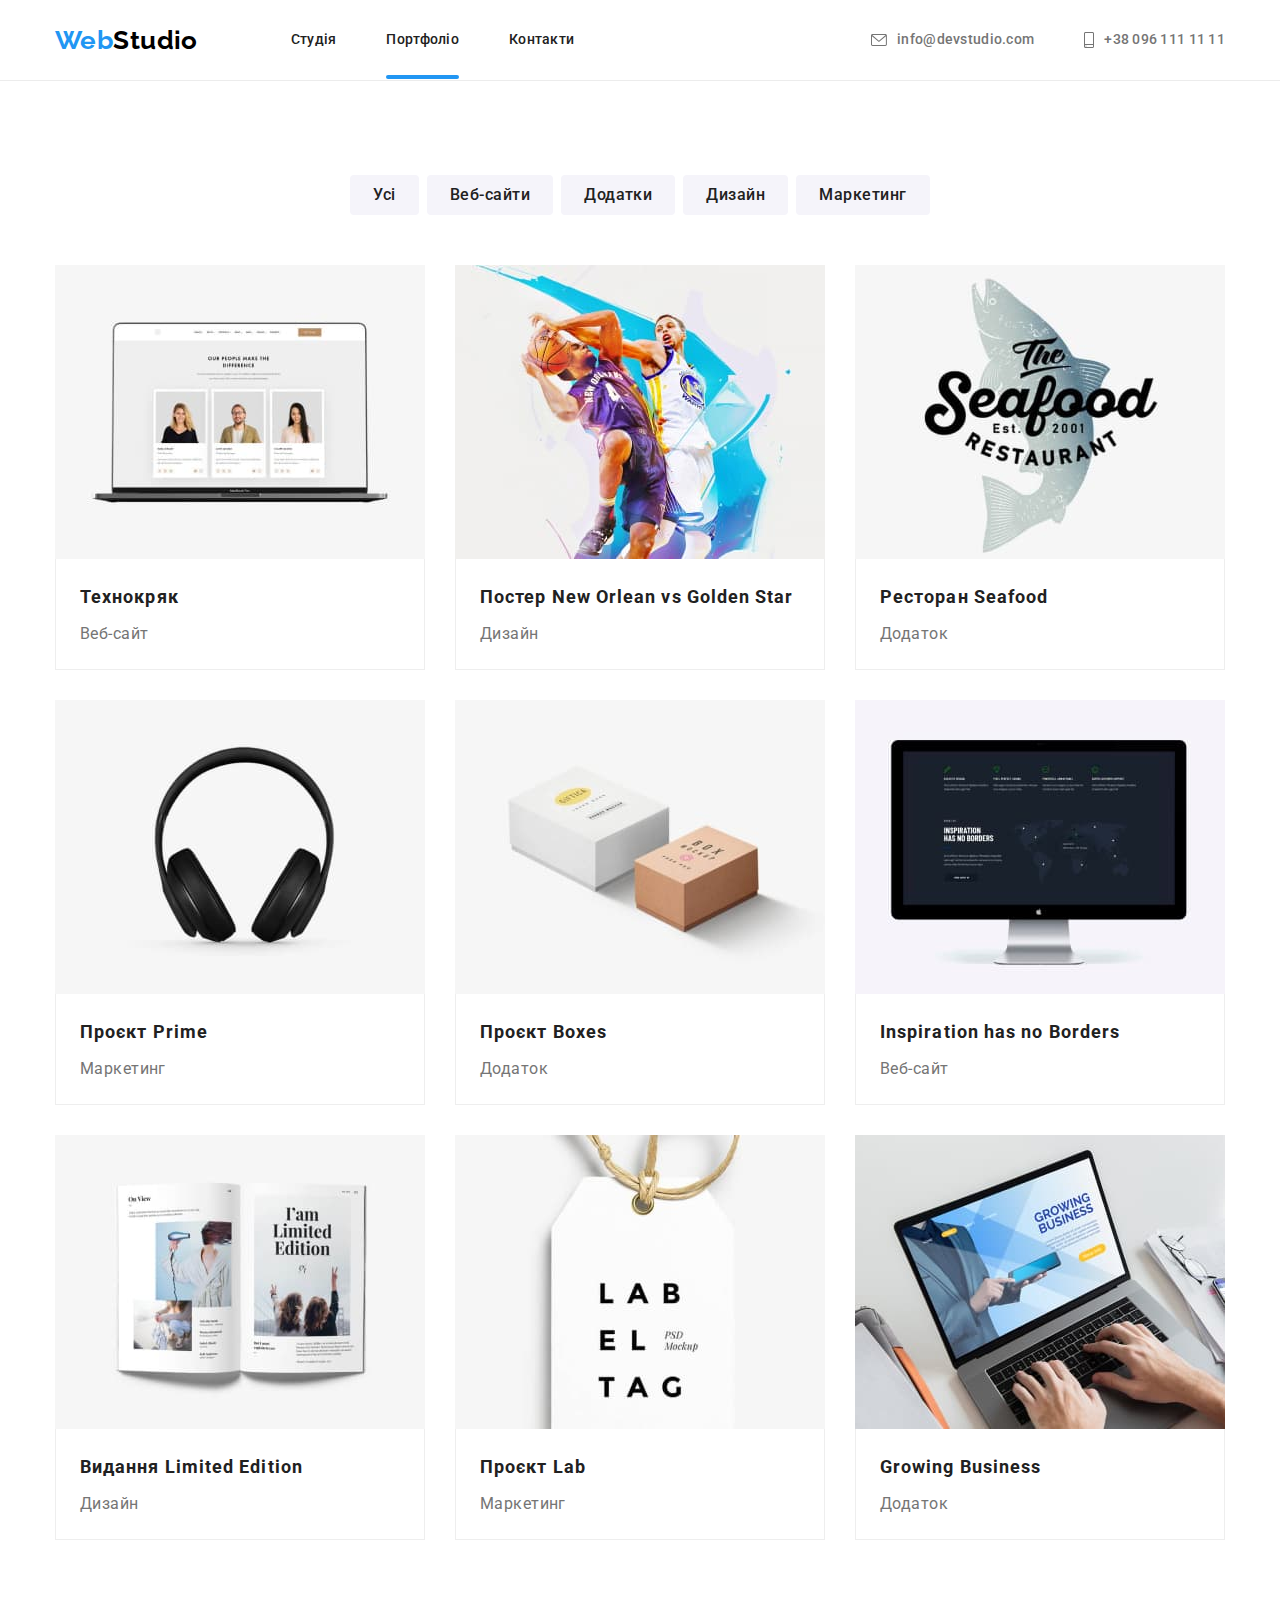
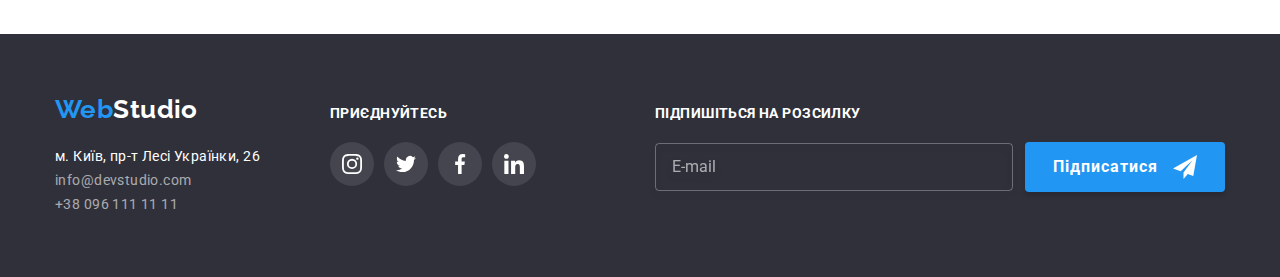
==== commit 76207228: "Створює адаптив хедера" ====
--- a/portfolio.html
+++ b/portfolio.html
@@ -46,6 +46,12 @@
 					</a>
 				</li>
 			</ul>
+
+			<button class="menu-toggle js-open-menu" aria-expanded="false" aria-controls="mobile-menu">
+				<svg class="menu-toggle__icon" width="40" height="40" aria-label="кнопка відкриття мобільного меню">
+					<use href="./images/icons.svg#menu_open"></use>
+				</svg>
+			</button>
 		</div>
 	</header>
 
@@ -269,6 +275,59 @@
 			</div>
 		</div>
 	</footer>
+
+	<!-- меню -->
+	<div class="menu-container js-menu-container" id="mobile-menu">
+		<button class="menu-toggle js-close-menu">
+			<svg class="menu-toggle__icon" width="40" height="40" aria-label="кнопка закриття мобільного меню">
+				<use href="./images/icons.svg#menu-close"></use>
+			</svg>
+		</button>
+
+		<nav class="header__nav">
+			<ul class="navigation header__navigation">
+				<li class="navigation__item"><a href="./index.html" class="navigation__link current">Студія</a></li>
+				<li class="navigation__item"><a href="./portfolio.html" class="navigation__link">Портфоліо</a></li>
+				<li class="navigation__item"><a href="#" class="navigation__link">Контакти</a></li>
+			</ul>
+		</nav>
+
+		<ul class="contact header__contact">
+			<li class="contact__item">
+				<a href="mailto:info@devstudio.com" class="contact__link contact__text contact__bgr-icon">
+					<svg class="contact__icon" width="16" height="12">
+						<use href="./images/icons.svg#envelope"></use>
+					</svg>
+					info@devstudio.com
+				</a>
+			</li>
+			<li class="contact__item">
+				<a href="tel:+380961111111" class="contact__link contact__text contact__bgr-icon">
+					<svg class="contact__icon" width="10" height="16">
+						<use href="./images/icons.svg#smartphone"></use>
+					</svg>
+					+38 096 111 11 11
+				</a>
+			</li>
+		</ul>
+
+		<ul class="social-media list">
+			<li class="social-media__item">
+				<a href="#" class="social-media__link" lang="en">Instagram</a>
+			</li>
+			<li class="social-media__item">
+				<a href="#" class="social-media__link" lang="en">Twitter</a>
+			</li>
+			<li class="social-media__item">
+				<a href="#" class="social-media__link" lang="en">Facebook</a>
+			</li>
+			<li class="social-media__item">
+				<a href="#" class="social-media__link" lang="en">LinkedIn</a>
+			</li>
+		</ul>
+	</div>
+
+	<script src="./js/menu.js"></script>
 </body>
 
 </html>--- a/css/main.min.css
+++ b/css/main.min.css
@@ -1 +1 @@
-:root{--color-accent: #2196f3;--color-btn-active: #188ce8;--color-main: #757575;--color-header: #212121;--color-logo: #000000;--color-bgr-head: #ffffff;--color-bgr-main: #f5f5f5;--color-bgr-alternative: #f5f4fa;--color-bgr-hero: #c4c4c4;--color-bgr-footer: #2f303a;--color-border-section: #ececec;--color-border-card: #eeeeee;--color-border-client: #afb1b8;--color-footer-contact: rgba(255, 255, 255, 0.6);--color-gradient: rgba(47, 48, 58, 0.4);--color-bgr-icon: rgba(255, 255, 255, 0.1);--color-icon: #afb1b8;--time-animation: 250ms;--timing-function: cubic-bezier(0.4, 0, 0.2, 1)}/*! modern-normalize v1.1.0 | MIT License | https://github.com/sindresorhus/modern-normalize */*,::after,::before{box-sizing:border-box}html{-moz-tab-size:4;-o-tab-size:4;tab-size:4}html{line-height:1.15;-webkit-text-size-adjust:100%}body{margin:0}body{font-family:system-ui,-apple-system,"Segoe UI",Roboto,Helvetica,Arial,sans-serif,"Apple Color Emoji","Segoe UI Emoji"}hr{height:0;color:inherit}abbr[title]{-webkit-text-decoration:underline dotted;text-decoration:underline dotted}b,strong{font-weight:bolder}code,kbd,pre,samp{font-family:ui-monospace,SFMono-Regular,Consolas,"Liberation Mono",Menlo,monospace;font-size:1em}small{font-size:80%}sub,sup{font-size:75%;line-height:0;position:relative;vertical-align:baseline}sub{bottom:-0.25em}sup{top:-0.5em}table{text-indent:0;border-color:inherit}button,input,optgroup,select,textarea{font-family:inherit;font-size:100%;line-height:1.15;margin:0}button,select{text-transform:none}[type=button],[type=reset],[type=submit],button{-webkit-appearance:button}::-moz-focus-inner{border-style:none;padding:0}:-moz-focusring{outline:1px dotted ButtonText}:-moz-ui-invalid{box-shadow:none}legend{padding:0}progress{vertical-align:baseline}::-webkit-inner-spin-button,::-webkit-outer-spin-button{height:auto}[type=search]{-webkit-appearance:textfield;outline-offset:-2px}::-webkit-search-decoration{-webkit-appearance:none}::-webkit-file-upload-button{-webkit-appearance:button;font:inherit}summary{display:list-item}.portfolio__button,.feedback-form__submit-button,.subscription__button,.hero__button{display:inline-block;border:1px solid rgba(0,0,0,0);border-radius:4px;font-size:16px;cursor:pointer}.feedback-form__submit-button,.subscription__button,.hero__button{background-color:var(--color-accent);font-weight:700;line-height:1.88;letter-spacing:.06em;color:var(--color-bgr-head);border:none}.container{margin-top:0;margin-left:auto;margin-right:auto;margin-bottom:0}.projects,.footer__list,.clients__grid,.team__grid,.principles__grid,.social,.grid{padding:0;margin:0;list-style-type:none}.consent__checkbox,.portfolio__heading,.principles__heading{position:absolute;padding:0;margin:-1px;width:1px;height:1px;border:0;white-space:nowrap;-webkit-clip-path:inset(100%);clip-path:inset(100%);clip:rect(0 0 0 0);overflow:hidden}h1,h2,h3,h4,h5,h6,p{margin-top:0;margin-bottom:0}.link,.footer__link-address,.contact__link,.navigation__link,.logo-link{text-decoration:none;font-style:normal}body{background-color:var(--color-bgr-head);font-family:"Roboto",sans-serif;font-size:14px;line-height:1.71;letter-spacing:.03em;color:var(--color-main)}img{display:block;max-width:100%;height:auto}.main__hero{margin-left:auto;margin-right:auto}.link,.footer__link-address,.contact__link,.navigation__link{color:var(--color-main);transition:color var(--time-animation) var(--timing-function)}.link:hover,.footer__link-address:hover,.contact__link:hover,.navigation__link:hover,.link:focus,.footer__link-address:focus,.contact__link:focus,.navigation__link:focus{color:var(--color-accent)}.section-heading{font-weight:700;font-size:28px;line-height:1.18;text-align:center;color:var(--color-header)}@media screen and (min-width: 1200px){.section-heading{font-size:36px;line-height:1.28}}.current{position:relative;color:var(--color-accent)}@media screen and (min-width: 768px){.current::after{content:"";position:absolute;left:0;bottom:0;width:100%;height:4px;background-color:var(--color-accent);border-radius:2px}}.grid__item:not(:last-child){margin-right:30px}.container{padding-left:15px;padding-right:15px;background-color:#efefef}@media screen and (min-width: 480px){.container{width:480px}}@media screen and (min-width: 768px){.container{width:768px}}@media screen and (min-width: 1200px){.container{width:1200px}}.flex-container,.projects,.clients__link,.contact,.navigation,.social__link,.social,.grid{display:flex;padding:0;margin:0;justify-content:center}.logo{display:inline-block;font-family:"Raleway",sans-serif;font-weight:700;font-size:24px;line-height:1.17;color:var(--color-accent);text-decoration:none;font-style:normal}@media screen and (min-width: 1200px){.logo{font-size:26px;line-height:1.19}}.logo__header{color:var(--color-logo)}.logo__footer{color:var(--color-bgr-head)}.social__item{width:44px;height:44px}.social__item:not(:last-child){margin-right:10px}.social__icon{fill:currentColor}.social__link{align-items:center;width:100%;height:100%;border-radius:50%}.navigation__item{display:block}.navigation__item:not(:last-child){margin-right:50px}.navigation__link{padding-top:32px;padding-bottom:32px;font-weight:500;line-height:1.14;letter-spacing:.02em;color:var(--color-header)}.contact__item{display:flex;align-items:center}.contact__item:not(:last-child){margin-right:50px}.contact__link{padding-top:32px;padding-bottom:32px}.contact__text{font-weight:500;line-height:1.14;letter-spacing:.02em}.contact__bgr-icon{display:flex;align-items:center;color:var(--color-main)}.contact__icon:hover{color:var(--color-accent)}.contact__icon{display:inline-block;margin-right:10px;fill:currentColor}.header{border-bottom:1px solid var(--color-border-section)}.header__container{display:flex;align-items:center}.header__nav{display:flex;align-items:center;padding:0;margin:0}.header__navigation{margin-left:93px}.header__contact{margin-left:auto}.hero{max-width:100vw;height:400px;padding:118px 0;background-color:var(--color-bgr-hero);background-image:linear-gradient(to right, var(--color-gradient), var(--color-gradient)),url("../images/img_hero.jpg");background-position:center;background-repeat:no-repeat;background-size:cover;text-align:center}.hero__heading{margin-bottom:30px;font-weight:900;font-size:26px;line-height:1.62;letter-spacing:.06em;text-transform:uppercase;color:var(--color-bgr-head)}.hero__button{min-width:216px;padding:10px 32px;box-shadow:0;transition:background-color var(--time-animation) var(--timing-function),box-shadow var(--time-animation) var(--timing-function)}.hero__button:hover,.hero__button:focus{background-color:var(--color-btn-active);box-shadow:0px 4px 4px rgba(0,0,0,.15)}@media screen and (min-width: 1200px){.hero{padding:200px 0;height:600px}.hero__heading{font-size:44px;line-height:1.36}}.principles{padding-top:60px;padding-bottom:60px}@media screen and (min-width: 1200px){.principles{padding-top:94px;padding-bottom:94px}}.principles__grid{display:flex;padding:0;margin:0;justify-content:center;flex-direction:column;gap:30px}.principles__item{width:100%}.principles__item-header{margin-bottom:10px;font-weight:700;line-height:1.14;text-transform:uppercase;color:var(--color-header)}.principles__icon-bgr{display:flex;width:100%;height:120px;margin-bottom:30px;align-items:center;justify-content:center;background-color:var(--color-bgr-alternative);border-radius:4px}@media screen and (min-width: 768px){.principles__grid{flex-direction:row;flex-wrap:wrap}.principles__item{width:calc((100% - 30px)/2)}}@media screen and (min-width: 1200px){.principles__grid{flex-wrap:nowrap}}.work{display:none;padding-top:60px;padding-bottom:60px}@media screen and (min-width: 1200px){.work{display:contents}}@media screen and (min-width: 1200px){.work{padding-top:94px;padding-bottom:94px;padding-top:0}}.work__heading{margin-bottom:50px}.work__description{position:absolute;display:flex;align-items:center;justify-content:center;bottom:0;left:0;width:100%;height:70px;background-color:rgba(47,48,58,.8);line-height:1.14;color:var(--color-bgr-head);text-transform:uppercase;font-weight:700}.work__grid{position:relative;overflow:hidden}.team{padding-top:60px;padding-bottom:60px;background-color:var(--color-bgr-alternative)}@media screen and (min-width: 1200px){.team{padding-top:94px;padding-bottom:94px}}.team__heading{margin-bottom:30px}.team__grid{display:flex;padding:0;margin:0;justify-content:center;flex-direction:column;gap:30px}.team__card{width:100%;background-color:var(--color-bgr-head);box-shadow:0px 1px 3px rgba(0,0,0,.12),0px 1px 1px rgba(0,0,0,.14),0px 2px 1px rgba(0,0,0,.2);border-radius:0px 0px 4px 4px}.team__description{padding-top:30px;padding-bottom:24px;text-align:center}.team__name{margin-bottom:10px;font-weight:500;font-size:16px;line-height:1.19;color:var(--color-header)}.team__profession{margin-bottom:16px;font-size:16px;line-height:1.19}.team__link{background-color:var(--color-bgr-head);color:var(--color-icon);transition:background-color var(--time-animation) var(--timing-function),color var(--time-animation) var(--timing-function)}.team__link:hover,.team__link:focus{background-color:var(--color-accent);color:var(--color-bgr-head)}@media screen and (min-width: 768px){.team__grid{flex-direction:row;flex-wrap:wrap}.team__card{width:calc((100% - 30px)/2)}}@media screen and (min-width: 1200px){.team__heading{margin-bottom:50px}.team__description{padding-bottom:30px}.team__grid{flex-wrap:nowrap}}.team__link:hover .social__icon,.team__link:focus .social__icon{fill:var(--color-bgr-head)}.clients{padding-top:60px;padding-bottom:60px}@media screen and (min-width: 1200px){.clients{padding-top:94px;padding-bottom:94px}}.clients__heading{margin-bottom:30px}.clients__grid{display:flex;padding:0;margin:0;justify-content:center;flex-direction:column;gap:30px}.clients__item{width:100%;height:92px;box-sizing:border-box}.clients__link{align-items:center;width:100%;height:100%;color:var(--color-icon);border:1px solid var(--color-border-client);border-radius:4px;transition:border var(--time-animation) var(--timing-function),color var(--time-animation) var(--timing-function)}.clients__link:hover,.clients__link:focus{border:1px solid var(--color-accent);color:var(--color-accent)}.clients__icon{fill:currentColor}@media screen and (min-width: 480px){.clients__grid{flex-direction:row;flex-wrap:wrap}.clients__item{width:calc((100% - 30px)/2)}}@media screen and (min-width: 768px){.clients__item{width:calc((100% - 60px)/3)}}@media screen and (min-width: 1200px){.clients__heading{margin-bottom:50px}.clients__grid{flex-wrap:nowrap}}.footer{padding:60px 0;background-color:var(--color-bgr-footer);text-align:center}.footer__address,.footer__appeal{margin-bottom:60px}.footer__logo{margin-bottom:20px}.footer__header{display:block;margin-bottom:20px;font-weight:700;line-height:1.14;text-transform:uppercase;color:var(--color-bgr-head)}.footer__link-address{color:var(--color-bgr-head);transition:color var(--time-animation) var(--timing-function)}.footer__link-address:hover,.footer__link-address:focus{color:var(--color-accent)}.footer__text{color:var(--color-bgr-head)}.footer__contact{color:var(--color-footer-contact)}.footer__link-icon{background-color:var(--color-bgr-icon);color:var(--color-bgr-head);transition:background-color var(--time-animation) var(--timing-function),color var(--time-animation) var(--timing-function)}.footer__link-icon:hover,.footer__link-icon:focus{background-color:var(--color-accent)}@media screen and (min-width: 768px){.footer__container{display:flex;flex-wrap:wrap;justify-content:center;align-items:baseline}.footer__address{margin-right:165px;margin-bottom:60px}}@media screen and (min-width: 1200px){.footer{text-align:left}.footer__address{margin-right:70px;margin-bottom:0}.footer__appeal{margin:0}.footer__subscription{margin-left:auto}}.footer__link-icon:hover .social__icon,.footer__link-icon:focus .social__icon{fill:var(--color-bgr-head)}.subscription__input{padding:15px;padding-left:16px;margin-bottom:20px;width:100%;font-family:inherit;background-color:rgba(33,150,243,0);color:var(--color-bgr-head);border:1px solid rgba(255,255,255,.3);filter:drop-shadow(0px 4px 4px rgba(0, 0, 0, 0.15));border-radius:4px}.subscription__input::-moz-placeholder{font-size:16px;line-height:1.25;color:rgba(255,255,255,.6)}.subscription__input:-ms-input-placeholder{font-size:16px;line-height:1.25;color:rgba(255,255,255,.6)}.subscription__input::placeholder{font-size:16px;line-height:1.25;color:rgba(255,255,255,.6)}.subscription__icon{position:absolute;top:50%;right:28px;transform:translateY(-50%)}.subscription__button{position:relative;min-width:200px;padding:10px 28px;text-align:left;box-shadow:0px 4px 4px rgba(0,0,0,.15)}.subscription__button:hover,.subscription__button:focus{background-color:var(--color-accent)}@media screen and (min-width: 768px){.subscription__input{display:block;width:450px}}@media screen and (min-width: 1200px){.subscription__input{margin-right:12px;margin-bottom:0;width:358px}.subscription__wrapper{display:flex;justify-content:center;align-items:center}}.portfolio{padding-top:60px;padding-bottom:60px;padding-top:40px}@media screen and (min-width: 1200px){.portfolio{padding-top:94px;padding-bottom:94px}}.portfolio__grid-button{margin-bottom:50px}.portfolio__item:not(:last-child){margin-right:8px}.portfolio__button{padding:6px 22px;background-color:var(--color-bgr-alternative);font-weight:500;line-height:1.63;letter-spacing:.03em;color:var(--color-header);box-shadow:0;transition:background-color var(--time-animation) var(--timing-function),color var(--time-animation) var(--timing-function),box-shadow var(--time-animation) var(--timing-function)}.portfolio__button:hover,.portfolio__button:focus{background-color:var(--color-accent);color:var(--color-bgr-head);box-shadow:0px 3px 1px rgba(0,0,0,.1),0px 1px 2px rgba(0,0,0,.08),0px 2px 2px rgba(0,0,0,.12)}.projects{flex-wrap:wrap}.projects__item{width:calc((100% - 60px)/3);background-color:var(--color-bgr-head)}.projects__item:not(:nth-child(3n)){margin-right:30px}.projects__item:not(:nth-last-child(-n+3)){margin-bottom:30px}.projects__relation{position:relative;overflow:hidden}.projects__link{display:block;width:100%;height:100%;text-decoration:none;font-style:normal;box-shadow:0;transition:box-shadow var(--time-animation) var(--timing-function)}.projects__description{padding:20px 24px;border-right:1px solid var(--color-border-card);border-bottom:1px solid var(--color-border-card);border-left:1px solid var(--color-border-card)}.projects__name{margin-bottom:4px;font-weight:700;font-size:18px;line-height:2;letter-spacing:.06em;color:var(--color-header)}.projects__application{font-size:16px;line-height:1.88;color:var(--color-main)}.projects__link:hover,.projects__link:focus{box-shadow:0px 1px 1px rgba(0,0,0,.12),0px 4px 4px rgba(0,0,0,.06),1px 4px 6px rgba(0,0,0,.16)}.projects__text{position:absolute;display:flex;align-items:center;top:0;left:0;width:100%;height:100%;padding:24px;background-color:rgba(33,150,243,.9);font-size:18px;line-height:1.56;color:var(--color-bgr-head);transform:translateY(100%);opacity:0;transition:transform var(--time-animation) var(--timing-function),opacity var(--time-animation) var(--timing-function)}.projects__link:hover .projects__text,.projects__link:focus .projects__text{transform:translateY(0);opacity:1}.field{display:flex;flex-direction:column;width:100%}.field__box{display:flex;flex-direction:column;position:relative;width:100%}.field__input{padding:11px;padding-left:42px;border:1px solid rgba(33,33,33,.2)}.field__active{border-radius:4px;transition:border var(--time-animation) var(--timing-function)}.field__active:hover,.field__active:focus{outline:none;border:1px solid var(--color-accent)}.field__icon{position:absolute;top:50%;left:12px;fill:var(--color-header);transform:translateY(-50%);transition:fill var(--time-animation) var(--timing-function)}.field__last{margin-bottom:20px}.field__placeholder{padding:11px 16px;border:1px solid rgba(33,33,33,.2);border-radius:4px;resize:none;transition:border var(--time-animation) var(--timing-function)}.field__placeholder::-moz-placeholder{font-size:14px;line-height:1.14;letter-spacing:.01em;color:rgba(117,117,117,.5)}.field__placeholder:-ms-input-placeholder{font-size:14px;line-height:1.14;letter-spacing:.01em;color:rgba(117,117,117,.5)}.field__placeholder::placeholder{font-size:14px;line-height:1.14;letter-spacing:.01em;color:rgba(117,117,117,.5)}@media screen and (min-width: 1200px){.field__placeholder::-moz-placeholder{font-size:12px;line-height:1.17}.field__placeholder:-ms-input-placeholder{font-size:12px;line-height:1.17}.field__placeholder::placeholder{font-size:12px;line-height:1.17}}.field__input:hover+.field__icon,.field__input:focus+.field__icon{fill:var(--color-accent)}.form-field label{margin-bottom:4px;font-size:12px;line-height:1.17;letter-spacing:.01em;color:var(--color-main)}.consent__checkbox:checked+.consent__label>.consent__icon{border:none}.consent__checkbox:checked+.consent__label .consent__svg{fill:var(--color-accent)}.consent__label{display:flex;justify-content:center;align-items:center;font-size:12px;line-height:1.17}@media screen and (min-width: 1200px){.consent__label{font-size:14px;line-height:1.71}}.consent__icon{display:flex;justify-content:center;align-items:center;margin-right:8px;width:16px;height:16px;border:2px solid var(--color-header);border-radius:2px;transition:border var(--time-animation) var(--timing-function)}.consent__svg{fill:rgba(0,0,0,0);transition:fill var(--time-animation) var(--timing-function)}.consent__text{margin-right:4px}.consent__link{color:var(--color-accent)}.backdrop{position:fixed;top:0;left:0;width:100%;height:100%;background-color:rgba(0,0,0,.2);opacity:1;transition:opacity var(--time-animation) var(--timing-function)}.is-hidden{pointer-events:none;opacity:0}.backdrop.is-hidden .feedback-form{opacity:0;transform:translate(-50%, -50%) scale(0)}.feedback-form{display:flex;flex-direction:column;position:absolute;top:50%;left:50%;width:100vw;max-width:450px;padding:40px;font-family:inherit;justify-content:center;align-items:center;background:var(--color-bgr-head);box-shadow:0px 1px 3px rgba(0,0,0,.12),0px 1px 1px rgba(0,0,0,.14),0px 2px 1px rgba(0,0,0,.2);border-radius:4px;opacity:1;transform:translate(-50%, -50%) scale(1);transition:opacity var(--time-animation) var(--timing-function) var(--time-animation),transform var(--time-animation) var(--timing-function) var(--time-animation)}.feedback-form__header{margin-bottom:12px;text-align:center;font-weight:700;font-size:20px;line-height:1.15;color:var(--color-header)}.feedback-form__submit-button{min-width:200px;padding:10px 52px;box-shadow:0px 4px 4px rgba(0,0,0,.15);transition:background-color var(--time-animation) var(--timing-function)}.feedback-form__submit-button:hover,.feedback-form__submit-button:focus{background-color:var(--color-btn-active)}.feedback-form__close-button{display:flex;position:absolute;justify-content:center;align-items:center;top:8px;right:8px;width:30px;height:30px;background:var(--color-bgr-head);border:1px solid rgba(0,0,0,.1);border-radius:50%;cursor:pointer;color:var(--color-logo);transition:color var(--time-animation) var(--timing-function)}.feedback-form__close-button:hover,.feedback-form__close-button:focus{color:var(--color-accent)}.feedback-form__close-icon{fill:currentColor}@media screen and (min-width: 1200px){.feedback-form{top:50%;left:50%;max-width:528px}}.field{margin-bottom:10px}.consent{margin-bottom:30px}/*# sourceMappingURL=main.min.css.map */+:root{--color-accent: #2196f3;--color-btn-active: #188ce8;--color-main: #757575;--color-header: #212121;--color-logo: #000000;--color-bgr-head: #ffffff;--color-bgr-main: #f5f5f5;--color-bgr-alternative: #f5f4fa;--color-bgr-hero: #c4c4c4;--color-bgr-footer: #2f303a;--color-border-section: #ececec;--color-border-card: #eeeeee;--color-border-client: #afb1b8;--color-footer-contact: rgba(255, 255, 255, 0.6);--color-gradient: rgba(47, 48, 58, 0.4);--color-bgr-icon: rgba(255, 255, 255, 0.1);--color-icon: #afb1b8;--time-animation: 250ms;--timing-function: cubic-bezier(0.4, 0, 0.2, 1)}/*! modern-normalize v1.1.0 | MIT License | https://github.com/sindresorhus/modern-normalize */*,::after,::before{box-sizing:border-box}html{-moz-tab-size:4;-o-tab-size:4;tab-size:4}html{line-height:1.15;-webkit-text-size-adjust:100%}body{margin:0}body{font-family:system-ui,-apple-system,"Segoe UI",Roboto,Helvetica,Arial,sans-serif,"Apple Color Emoji","Segoe UI Emoji"}hr{height:0;color:inherit}abbr[title]{-webkit-text-decoration:underline dotted;text-decoration:underline dotted}b,strong{font-weight:bolder}code,kbd,pre,samp{font-family:ui-monospace,SFMono-Regular,Consolas,"Liberation Mono",Menlo,monospace;font-size:1em}small{font-size:80%}sub,sup{font-size:75%;line-height:0;position:relative;vertical-align:baseline}sub{bottom:-0.25em}sup{top:-0.5em}table{text-indent:0;border-color:inherit}button,input,optgroup,select,textarea{font-family:inherit;font-size:100%;line-height:1.15;margin:0}button,select{text-transform:none}[type=button],[type=reset],[type=submit],button{-webkit-appearance:button}::-moz-focus-inner{border-style:none;padding:0}:-moz-focusring{outline:1px dotted ButtonText}:-moz-ui-invalid{box-shadow:none}legend{padding:0}progress{vertical-align:baseline}::-webkit-inner-spin-button,::-webkit-outer-spin-button{height:auto}[type=search]{-webkit-appearance:textfield;outline-offset:-2px}::-webkit-search-decoration{-webkit-appearance:none}::-webkit-file-upload-button{-webkit-appearance:button;font:inherit}summary{display:list-item}.portfolio__button,.feedback-form__submit-button,.subscription__button,.hero__button{display:inline-block;border:1px solid rgba(0,0,0,0);border-radius:4px;font-size:16px;cursor:pointer}.feedback-form__submit-button,.subscription__button,.hero__button{background-color:var(--color-accent);font-weight:700;line-height:1.88;letter-spacing:.06em;color:var(--color-bgr-head);border:none}.container{margin-top:0;margin-left:auto;margin-right:auto;margin-bottom:0}.projects,.footer__list,.clients__grid,.team__grid,.principles__grid,.social,.grid{padding:0;margin:0;list-style-type:none}.consent__checkbox,.portfolio__heading,.principles__heading{position:absolute;padding:0;margin:-1px;width:1px;height:1px;border:0;white-space:nowrap;-webkit-clip-path:inset(100%);clip-path:inset(100%);clip:rect(0 0 0 0);overflow:hidden}h1,h2,h3,h4,h5,h6,p{margin-top:0;margin-bottom:0}.link,.footer__link-address,.contact__link,.navigation__link,.logo-link{text-decoration:none;font-style:normal}body{background-color:var(--color-bgr-head);font-family:"Roboto",sans-serif;font-size:14px;line-height:1.71;letter-spacing:.03em;color:var(--color-main)}img{display:block;max-width:100%;height:auto}.main__hero{margin-left:auto;margin-right:auto}.link,.footer__link-address,.contact__link,.navigation__link{color:var(--color-main);transition:color var(--time-animation) var(--timing-function)}.link:hover,.footer__link-address:hover,.contact__link:hover,.navigation__link:hover,.link:focus,.footer__link-address:focus,.contact__link:focus,.navigation__link:focus{color:var(--color-accent)}.section-heading{font-weight:700;font-size:28px;line-height:1.18;text-align:center;color:var(--color-header)}@media screen and (min-width: 1200px){.section-heading{font-size:36px;line-height:1.28}}.current{position:relative;color:var(--color-accent)}@media screen and (min-width: 768px){.current::after{content:"";position:absolute;left:0;bottom:0;width:100%;height:4px;background-color:var(--color-accent);border-radius:2px}}.grid__item:not(:last-child){margin-right:30px}.container{min-width:320px;max-width:1200px;padding-left:15px;padding-right:15px}@media screen and (min-width: 480px){.container{width:480px}}@media screen and (min-width: 768px){.container{width:768px}}@media screen and (min-width: 1200px){.container{width:1200px}}.flex-container,.projects,.clients__link,.contact,.social__link,.social,.grid{display:flex;padding:0;margin:0;justify-content:center}.logo{display:inline-block;font-family:"Raleway",sans-serif;font-weight:700;font-size:24px;line-height:1.17;color:var(--color-accent);text-decoration:none;font-style:normal}@media screen and (min-width: 1200px){.logo{font-size:26px;line-height:1.19}}.logo__header{color:var(--color-logo)}.logo__footer{color:var(--color-bgr-head)}.social__item{width:44px;height:44px}.social__item:not(:last-child){margin-right:10px}.social__icon{fill:currentColor}.social__link{align-items:center;width:100%;height:100%;border-radius:50%}.menu-toggle{display:flex;align-items:center;justify-content:center;margin:0;padding:10px 0;min-height:40px;min-width:40px;background-color:rgba(0,0,0,0);cursor:pointer;border:none;color:var(--color-header);transition:color var(--time-animation) var(--timing-function)}@media screen and (min-width: 768px){.menu-toggle{display:none}}.menu-toggle:hover,.menu-toggle:focus{color:var(--color-accent)}.menu-toggle__icon{fill:currentColor}.menu-container{position:fixed;top:0;left:0;width:100vw;height:100vh;padding:48px 40px;background-color:var(--color-bgr-head);z-index:999;transform:translateX(100%);transition:transform var(--time-animation) ease-in-out}.menu-container.is-open{transform:translateX(0)}.menu-container .menu-toggle{position:absolute;top:10px;right:15px}.mobile-menu{padding:0;margin:0;list-style:none}.mobile-menu__link{display:block;padding:10px;color:red;text-decoration:none}.social-media{display:flex;flex-wrap:wrap;color:var(--color-accent)}.social-media__item{display:flex;flex-wrap:wrap;align-items:center;justify-content:baseline;position:relative}.social-media__item:not(:last-child){margin-right:10px}.social-media__item:nth-child(n+2)::after{content:"";display:block;position:absolute;background-color:rgba(33,33,33,.2);width:22px;height:1px;top:90%;left:-10%;transform-origin:bottom left;transform:rotate(-90deg)}.navigation__item{display:block}.navigation__item:not(:last-child){margin-right:50px}.navigation__link{padding-top:32px;padding-bottom:32px;font-weight:500;line-height:1.14;letter-spacing:.02em;color:var(--color-header)}@media screen and (min-width: 768px){.navigation{display:flex;padding:0;margin:0;justify-content:center}}.contact__item{display:flex}.contact__item:not(:last-child){margin-bottom:10px;padding-top:21px}@media screen and (min-width: 1200px){.contact__item:not(:last-child){margin-bottom:0;margin-right:50px;padding-top:0}}.contact__item:last-child{padding-bottom:21px}@media screen and (min-width: 1200px){.contact__item:last-child{padding-bottom:0}}@media screen and (min-width: 1200px){.contact__link{padding-top:32px;padding-bottom:32px}}.contact__text{font-weight:500;font-size:12px;line-height:1.17;letter-spacing:.02em}@media screen and (min-width: 1200px){.contact__text{font-size:14px;line-height:1.14}}.contact__bgr-icon{display:flex;align-items:center;color:var(--color-main)}.contact__icon:hover{color:var(--color-accent)}.contact__icon{display:inline-block;margin-right:10px;fill:currentColor}.header{position:relative;border-bottom:1px solid var(--color-border-section)}.header__container{display:flex;align-items:center}@media screen and (max-width: 767px){.header__container{justify-content:space-between}}.header__nav{display:flex;align-items:center;padding:0;margin:0}.header__navigation{margin-left:88px}@media screen and (max-width: 767px){.header__navigation{display:none}}@media screen and (min-width: 1200px){.header__navigation{margin-left:93px}}.header__contact{display:flex;flex-direction:column;margin:0;margin-left:auto}@media screen and (max-width: 767px){.header__contact{display:none}}@media screen and (min-width: 1200px){.header__contact{flex-direction:row}}.hero{max-width:100%;height:400px;padding:118px 0;background-color:var(--color-bgr-hero);background-image:linear-gradient(to right, var(--color-gradient), var(--color-gradient)),url("../images/hero_480.jpg");background-position:center;background-repeat:no-repeat;background-size:cover;text-align:center}@media(min-device-pixel-ratio: 2),(-webkit-min-device-pixel-ratio: 2),(min-resolution: 192dpi),(min-resolution: 2dppx){.hero{background-image:linear-gradient(to right, var(--color-gradient), var(--color-gradient)),url("../images/hero_480@2x.jpg")}}.hero__heading{margin-bottom:30px;font-weight:900;font-size:26px;line-height:1.62;letter-spacing:.06em;text-transform:uppercase;color:var(--color-bgr-head)}.hero__button{min-width:216px;padding:10px 32px;box-shadow:0;transition:background-color var(--time-animation) var(--timing-function),box-shadow var(--time-animation) var(--timing-function)}.hero__button:hover,.hero__button:focus{background-color:var(--color-btn-active);box-shadow:0px 4px 4px rgba(0,0,0,.15)}@media screen and (min-width: 768px){.hero{background-image:linear-gradient(to right, var(--color-gradient), var(--color-gradient)),url("../images/hero_768.jpg")}}@media screen and (min-width: 768px)and (min-device-pixel-ratio: 2),screen and (min-width: 768px)and (-webkit-min-device-pixel-ratio: 2),screen and (min-width: 768px)and (min-resolution: 192dpi),screen and (min-width: 768px)and (min-resolution: 2dppx){.hero{background-image:linear-gradient(to right, var(--color-gradient), var(--color-gradient)),url("../images/hero_768@2x.jpg")}}@media screen and (min-width: 1200px){.hero{background-image:linear-gradient(to right, var(--color-gradient), var(--color-gradient)),url("../images/hero_1600.jpg")}.hero{padding:200px 0;height:600px}.hero__heading{font-size:44px;line-height:1.36}}@media screen and (min-width: 1200px)and (min-device-pixel-ratio: 2),screen and (min-width: 1200px)and (-webkit-min-device-pixel-ratio: 2),screen and (min-width: 1200px)and (min-resolution: 192dpi),screen and (min-width: 1200px)and (min-resolution: 2dppx){.hero{background-image:linear-gradient(to right, var(--color-gradient), var(--color-gradient)),url("../images/hero_1600@2x.jpg")}}.principles{padding-top:60px;padding-bottom:60px}@media screen and (min-width: 1200px){.principles{padding-top:94px;padding-bottom:94px}}.principles__grid{display:flex;padding:0;margin:0;justify-content:center;flex-direction:column;gap:30px}.principles__item{width:100%}.principles__item-header{margin-bottom:10px;font-weight:700;line-height:1.14;text-transform:uppercase;color:var(--color-header)}.principles__icon-bgr{display:flex;width:100%;height:120px;margin-bottom:30px;align-items:center;justify-content:center;background-color:var(--color-bgr-alternative);border-radius:4px}@media screen and (min-width: 768px){.principles__grid{flex-direction:row;flex-wrap:wrap}.principles__item{width:calc((100% - 30px)/2)}}@media screen and (min-width: 1200px){.principles__grid{flex-wrap:nowrap}}.work{display:none;padding-top:60px;padding-bottom:60px}@media screen and (min-width: 1200px){.work{display:contents}}@media screen and (min-width: 1200px){.work{padding-top:94px;padding-bottom:94px;padding-top:0}}.work__heading{margin-bottom:50px}.work__description{position:absolute;display:flex;align-items:center;justify-content:center;bottom:0;left:0;width:100%;height:70px;background-color:rgba(47,48,58,.8);line-height:1.14;color:var(--color-bgr-head);text-transform:uppercase;font-weight:700}.work__grid{position:relative;overflow:hidden}.team{padding-top:60px;padding-bottom:60px;background-color:var(--color-bgr-alternative)}@media screen and (min-width: 1200px){.team{padding-top:94px;padding-bottom:94px}}.team__heading{margin-bottom:30px}.team__grid{display:flex;padding:0;margin:0;justify-content:center;flex-direction:column;gap:30px}.team__card{width:100%;background-color:var(--color-bgr-head);box-shadow:0px 1px 3px rgba(0,0,0,.12),0px 1px 1px rgba(0,0,0,.14),0px 2px 1px rgba(0,0,0,.2);border-radius:0px 0px 4px 4px}.team__description{padding-top:30px;padding-bottom:24px;text-align:center}.team__name{margin-bottom:10px;font-weight:500;font-size:16px;line-height:1.19;color:var(--color-header)}.team__profession{margin-bottom:16px;font-size:16px;line-height:1.19}.team__link{background-color:var(--color-bgr-head);color:var(--color-icon);transition:background-color var(--time-animation) var(--timing-function),color var(--time-animation) var(--timing-function)}.team__link:hover,.team__link:focus{background-color:var(--color-accent);color:var(--color-bgr-head)}@media screen and (min-width: 768px){.team__grid{flex-direction:row;flex-wrap:wrap}.team__card{width:calc((100% - 30px)/2)}}@media screen and (min-width: 1200px){.team__heading{margin-bottom:50px}.team__description{padding-bottom:30px}.team__grid{flex-wrap:nowrap}}.team__link:hover .social__icon,.team__link:focus .social__icon{fill:var(--color-bgr-head)}.clients{padding-top:60px;padding-bottom:60px}@media screen and (min-width: 1200px){.clients{padding-top:94px;padding-bottom:94px}}.clients__heading{margin-bottom:30px}.clients__grid{display:flex;padding:0;margin:0;justify-content:center;flex-direction:column;gap:30px}.clients__item{width:100%;height:92px;box-sizing:border-box}.clients__link{align-items:center;width:100%;height:100%;color:var(--color-icon);border:1px solid var(--color-border-client);border-radius:4px;transition:border var(--time-animation) var(--timing-function),color var(--time-animation) var(--timing-function)}.clients__link:hover,.clients__link:focus{border:1px solid var(--color-accent);color:var(--color-accent)}.clients__icon{fill:currentColor}@media screen and (min-width: 480px){.clients__grid{flex-direction:row;flex-wrap:wrap}.clients__item{width:calc((100% - 30px)/2)}}@media screen and (min-width: 768px){.clients__item{width:calc((100% - 60px)/3)}}@media screen and (min-width: 1200px){.clients__heading{margin-bottom:50px}.clients__grid{flex-wrap:nowrap}}.footer{padding:60px 0;background-color:var(--color-bgr-footer);text-align:center}.footer__address,.footer__appeal{margin-bottom:60px}.footer__logo{margin-bottom:20px}.footer__header{display:block;margin-bottom:20px;font-weight:700;line-height:1.14;text-transform:uppercase;color:var(--color-bgr-head)}.footer__link-address{color:var(--color-bgr-head);transition:color var(--time-animation) var(--timing-function)}.footer__link-address:hover,.footer__link-address:focus{color:var(--color-accent)}.footer__text{color:var(--color-bgr-head)}.footer__contact{color:var(--color-footer-contact)}.footer__link-icon{background-color:var(--color-bgr-icon);color:var(--color-bgr-head);transition:background-color var(--time-animation) var(--timing-function),color var(--time-animation) var(--timing-function)}.footer__link-icon:hover,.footer__link-icon:focus{background-color:var(--color-accent)}@media screen and (min-width: 768px){.footer__container{display:flex;flex-wrap:wrap;justify-content:space-around;align-items:baseline}.footer__address{margin-bottom:60px}}@media screen and (min-width: 1200px){.footer{text-align:left}.footer__address{margin-right:70px;margin-bottom:0}.footer__appeal{margin:0}.footer__subscription{margin-left:auto}}.footer__link-icon:hover .social__icon,.footer__link-icon:focus .social__icon{fill:var(--color-bgr-head)}.subscription__input{padding:15px;padding-left:16px;margin-bottom:20px;width:100%;font-family:inherit;background-color:rgba(33,150,243,0);color:var(--color-bgr-head);border:1px solid rgba(255,255,255,.3);filter:drop-shadow(0px 4px 4px rgba(0, 0, 0, 0.15));border-radius:4px}.subscription__input::-moz-placeholder{font-size:16px;line-height:1.25;color:rgba(255,255,255,.6)}.subscription__input:-ms-input-placeholder{font-size:16px;line-height:1.25;color:rgba(255,255,255,.6)}.subscription__input::placeholder{font-size:16px;line-height:1.25;color:rgba(255,255,255,.6)}.subscription__icon{position:absolute;top:50%;right:28px;transform:translateY(-50%)}.subscription__button{position:relative;min-width:200px;padding:10px 28px;text-align:left;box-shadow:0px 4px 4px rgba(0,0,0,.15)}.subscription__button:hover,.subscription__button:focus{background-color:var(--color-accent)}@media screen and (min-width: 768px){.subscription__input{display:block;width:450px}}@media screen and (min-width: 1200px){.subscription__input{margin-right:12px;margin-bottom:0;width:358px}.subscription__wrapper{display:flex;justify-content:center;align-items:center}}.portfolio{padding-top:60px;padding-bottom:60px;padding-top:40px}@media screen and (min-width: 1200px){.portfolio{padding-top:94px;padding-bottom:94px}}.portfolio__grid-button{margin-bottom:50px}.portfolio__item:not(:last-child){margin-right:8px}.portfolio__button{padding:6px 22px;background-color:var(--color-bgr-alternative);font-weight:500;line-height:1.63;letter-spacing:.03em;color:var(--color-header);box-shadow:0;transition:background-color var(--time-animation) var(--timing-function),color var(--time-animation) var(--timing-function),box-shadow var(--time-animation) var(--timing-function)}.portfolio__button:hover,.portfolio__button:focus{background-color:var(--color-accent);color:var(--color-bgr-head);box-shadow:0px 3px 1px rgba(0,0,0,.1),0px 1px 2px rgba(0,0,0,.08),0px 2px 2px rgba(0,0,0,.12)}.projects{flex-wrap:wrap}.projects__item{width:calc((100% - 60px)/3);background-color:var(--color-bgr-head)}.projects__item:not(:nth-child(3n)){margin-right:30px}.projects__item:not(:nth-last-child(-n+3)){margin-bottom:30px}.projects__relation{position:relative;overflow:hidden}.projects__link{display:block;width:100%;height:100%;text-decoration:none;font-style:normal;box-shadow:0;transition:box-shadow var(--time-animation) var(--timing-function)}.projects__description{padding:20px 24px;border-right:1px solid var(--color-border-card);border-bottom:1px solid var(--color-border-card);border-left:1px solid var(--color-border-card)}.projects__name{margin-bottom:4px;font-weight:700;font-size:18px;line-height:2;letter-spacing:.06em;color:var(--color-header)}.projects__application{font-size:16px;line-height:1.88;color:var(--color-main)}.projects__link:hover,.projects__link:focus{box-shadow:0px 1px 1px rgba(0,0,0,.12),0px 4px 4px rgba(0,0,0,.06),1px 4px 6px rgba(0,0,0,.16)}.projects__text{position:absolute;display:flex;align-items:center;top:0;left:0;width:100%;height:100%;padding:24px;background-color:rgba(33,150,243,.9);font-size:18px;line-height:1.56;color:var(--color-bgr-head);transform:translateY(100%);opacity:0;transition:transform var(--time-animation) var(--timing-function),opacity var(--time-animation) var(--timing-function)}.projects__link:hover .projects__text,.projects__link:focus .projects__text{transform:translateY(0);opacity:1}.field{display:flex;flex-direction:column;width:100%}.field__box{display:flex;flex-direction:column;position:relative;width:100%}.field__input{padding:11px;padding-left:42px;border:1px solid rgba(33,33,33,.2)}.field__active{border-radius:4px;transition:border var(--time-animation) var(--timing-function)}.field__active:hover,.field__active:focus{outline:none;border:1px solid var(--color-accent)}.field__icon{position:absolute;top:50%;left:12px;fill:var(--color-header);transform:translateY(-50%);transition:fill var(--time-animation) var(--timing-function)}.field__last{margin-bottom:20px}.field__placeholder{padding:11px 16px;border:1px solid rgba(33,33,33,.2);border-radius:4px;resize:none;transition:border var(--time-animation) var(--timing-function)}.field__placeholder::-moz-placeholder{font-size:14px;line-height:1.14;letter-spacing:.01em;color:rgba(117,117,117,.5)}.field__placeholder:-ms-input-placeholder{font-size:14px;line-height:1.14;letter-spacing:.01em;color:rgba(117,117,117,.5)}.field__placeholder::placeholder{font-size:14px;line-height:1.14;letter-spacing:.01em;color:rgba(117,117,117,.5)}@media screen and (min-width: 1200px){.field__placeholder::-moz-placeholder{font-size:12px;line-height:1.17}.field__placeholder:-ms-input-placeholder{font-size:12px;line-height:1.17}.field__placeholder::placeholder{font-size:12px;line-height:1.17}}.field__input:hover+.field__icon,.field__input:focus+.field__icon{fill:var(--color-accent)}.form-field label{margin-bottom:4px;font-size:12px;line-height:1.17;letter-spacing:.01em;color:var(--color-main)}.consent__checkbox:checked+.consent__label>.consent__icon{border:none}.consent__checkbox:checked+.consent__label .consent__svg{fill:var(--color-accent)}.consent__label{display:flex;justify-content:center;align-items:center;font-size:12px;line-height:1.17}@media screen and (min-width: 1200px){.consent__label{font-size:14px;line-height:1.71}}.consent__icon{display:flex;justify-content:center;align-items:center;margin-right:8px;width:16px;height:16px;border:2px solid var(--color-header);border-radius:2px;transition:border var(--time-animation) var(--timing-function)}.consent__svg{fill:rgba(0,0,0,0);transition:fill var(--time-animation) var(--timing-function)}.consent__text{margin-right:4px}.consent__link{color:var(--color-accent)}.backdrop{position:fixed;top:0;left:0;width:100%;height:100%;padding:94px 15px;overflow-y:scroll;background-color:rgba(0,0,0,.2);opacity:1;transition:opacity var(--time-animation) var(--timing-function)}.is-hidden{pointer-events:none;opacity:0}.backdrop.is-hidden .feedback-form{opacity:0;transform:translate(-50%, -50%) scale(0)}.feedback-form{display:flex;flex-direction:column;position:absolute;top:50%;left:50%;transform:translate(-50%, -50%);max-width:450px;padding:40px;font-family:inherit;justify-content:center;align-items:center;background:var(--color-bgr-head);box-shadow:0px 1px 3px rgba(0,0,0,.12),0px 1px 1px rgba(0,0,0,.14),0px 2px 1px rgba(0,0,0,.2);border-radius:4px;opacity:1;transform:translate(-50%, -50%) scale(1);transition:opacity var(--time-animation) var(--timing-function) var(--time-animation),transform var(--time-animation) var(--timing-function) var(--time-animation)}.feedback-form__header{margin-bottom:12px;text-align:center;font-weight:700;font-size:20px;line-height:1.15;color:var(--color-header)}.feedback-form__submit-button{min-width:200px;padding:10px 52px;box-shadow:0px 4px 4px rgba(0,0,0,.15);transition:background-color var(--time-animation) var(--timing-function)}.feedback-form__submit-button:hover,.feedback-form__submit-button:focus{background-color:var(--color-btn-active)}.feedback-form__close-button{display:flex;position:absolute;justify-content:center;align-items:center;top:8px;right:8px;width:30px;height:30px;background:var(--color-bgr-head);border:1px solid rgba(0,0,0,.1);border-radius:50%;cursor:pointer;color:var(--color-logo);transition:color var(--time-animation) var(--timing-function)}.feedback-form__close-button:hover,.feedback-form__close-button:focus{color:var(--color-accent)}.feedback-form__close-icon{fill:currentColor}@media screen and (min-width: 768px){.feedback-form{top:50%;left:50%;max-width:528px}}.field{margin-bottom:10px}.consent{margin-bottom:30px}/*# sourceMappingURL=main.min.css.map */